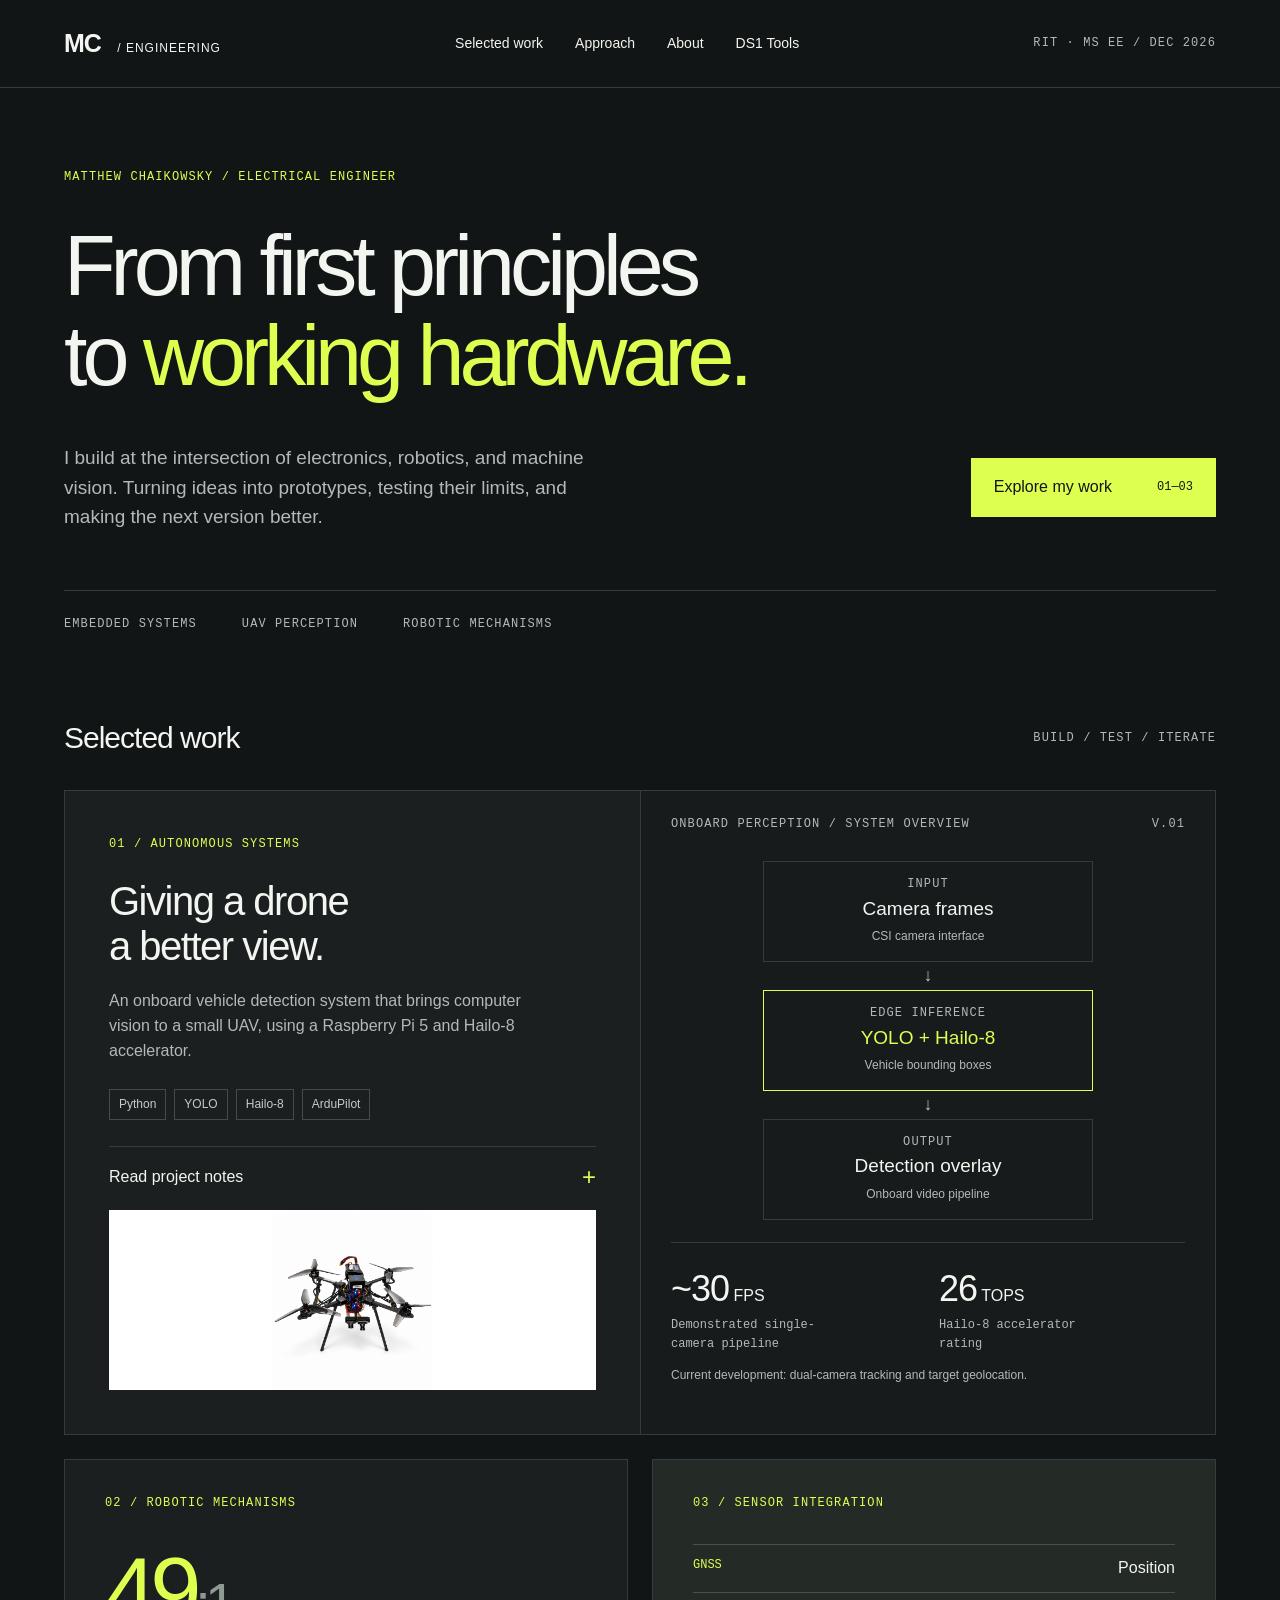
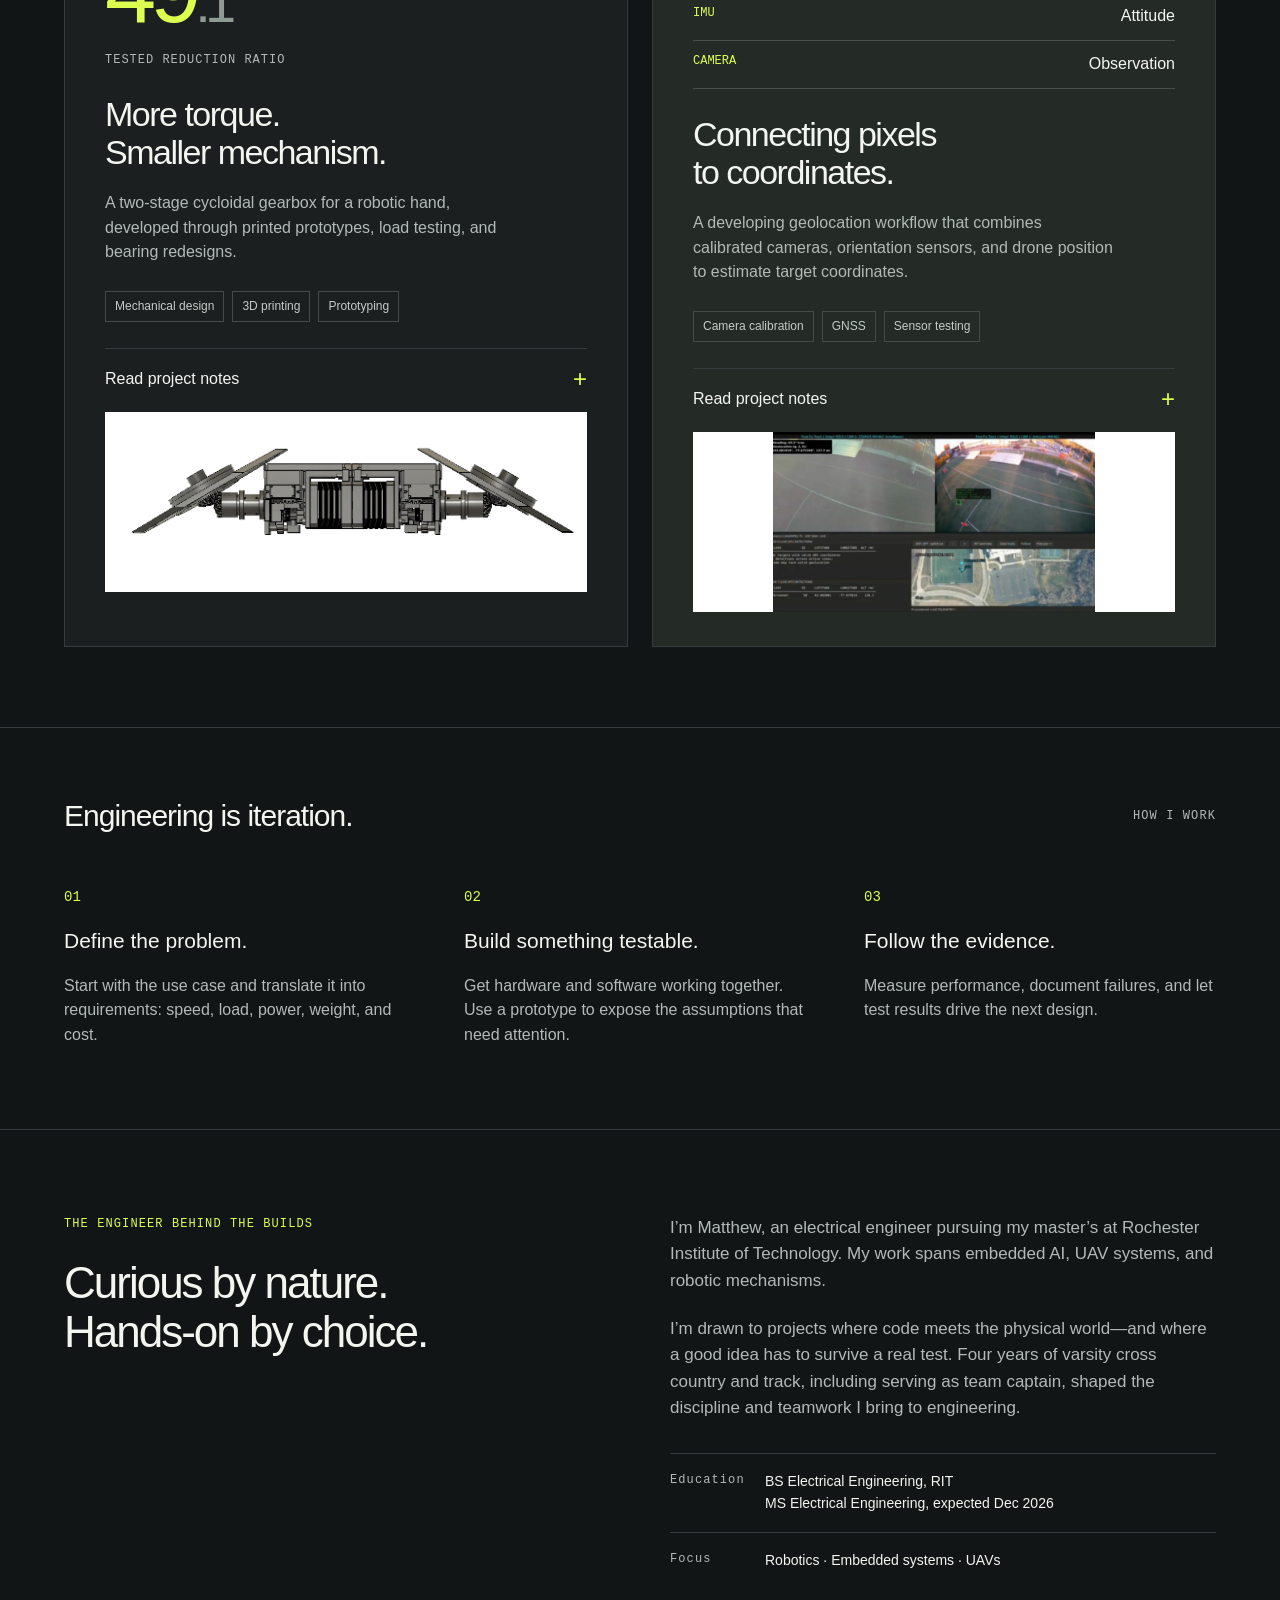
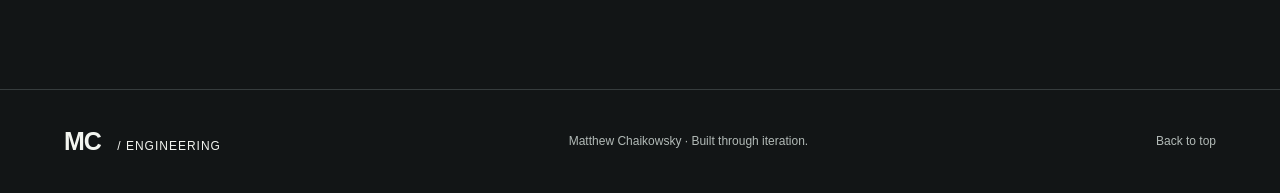
==== index.html @ e1c3226a "Added Photos" ====
<!DOCTYPE html>
<html lang="en"><head><meta charset="UTF-8"><meta name="viewport" content="width=device-width, initial-scale=1"><title>Matthew Chaikowsky — Engineering Portfolio</title><meta name="description" content="Matthew Chaikowsky, electrical engineer at RIT. UAV perception, embedded systems, and robotic mechanisms."><link rel="icon" type="image/svg+xml" href="data:image/svg+xml,%3Csvg xmlns='http://www.w3.org/2000/svg' viewBox='0 0 32 32'%3E%3Crect width='32' height='32' rx='6' fill='%23dcff50'/%3E%3Cpath d='M6 24V8l10 10L26 8v16' fill='none' stroke='%23131516' stroke-width='3'/%3E%3C/svg%3E"><link rel="stylesheet" href="style.css"></head>
<body><header><a class="brand" href="#home" aria-label="Matthew Chaikowsky home">MC<span> / ENGINEERING</span></a><nav aria-label="Main navigation"><a href="#work">Selected work</a><a href="#approach">Approach</a><a href="#about">About</a><a href="ds1-tools.html">DS1 Tools</a></nav><span class="header-note">RIT · MS EE / DEC 2026</span></header>
<main><section class="hero" id="home"><div class="eyebrow">MATTHEW CHAIKOWSKY / ELECTRICAL ENGINEER</div><h1>From first principles<br>to <em>working hardware.</em></h1><div class="hero-bottom"><p>I build at the intersection of electronics, robotics, and machine vision. Turning ideas into prototypes, testing their limits, and making the next version better.</p><a class="button" href="#work">Explore my work <span>01—03</span></a></div><div class="discipline"><span>EMBEDDED SYSTEMS</span><span>UAV PERCEPTION</span><span>ROBOTIC MECHANISMS</span></div></section>
<section id="work" class="work"><div class="section-heading"><h2>Selected work</h2><span>BUILD / TEST / ITERATE</span></div>
<article class="project featured"><div class="project-copy"><div class="eyebrow">01 / AUTONOMOUS SYSTEMS</div><h3>Giving a drone<br>a better view.</h3><p>An onboard vehicle detection system that brings computer vision to a small UAV, using a Raspberry Pi 5 and Hailo-8 accelerator.</p><div class="tags"><span>Python</span><span>YOLO</span><span>Hailo-8</span><span>ArduPilot</span></div><button class="text-button" data-project="uav">Read project notes <span>+</span></button><button class="uav-photo-preview" type="button" data-project="uav" aria-label="View drone photos and project notes"><img src="images/drone-front.png" width="1183" height="1330" loading="lazy" decoding="async" alt="Front view of the drone and its dual-camera installation."></button></div><div class="system-panel"><div class="panel-top">ONBOARD PERCEPTION / SYSTEM OVERVIEW <span>V.01</span></div><div class="pipeline"><div><small>INPUT</small><strong>Camera frames</strong><span>CSI camera interface</span></div><b>↓</b><div class="accent-node"><small>EDGE INFERENCE</small><strong>YOLO + Hailo-8</strong><span>Vehicle bounding boxes</span></div><b>↓</b><div><small>OUTPUT</small><strong>Detection overlay</strong><span>Onboard video pipeline</span></div></div><div class="metrics"><div><strong>~30<span> FPS</span></strong><small>Demonstrated single-camera pipeline</small></div><div><strong>26<span> TOPS</span></strong><small>Hailo-8 accelerator rating</small></div></div><p class="panel-caption">Current development: dual-camera tracking and target geolocation.</p></div></article>
<div class="project-grid"><article class="project compact"><div class="eyebrow">02 / ROBOTIC MECHANISMS</div><div class="ratio">49<span>:1</span><small>TESTED REDUCTION RATIO</small></div><h3>More torque.<br>Smaller mechanism.</h3><p>A two-stage cycloidal gearbox for a robotic hand, developed through printed prototypes, load testing, and bearing redesigns.</p><div class="tags"><span>Mechanical design</span><span>3D printing</span><span>Prototyping</span></div><button class="text-button" data-project="gearbox">Read project notes <span>+</span></button><button class="uav-photo-preview" type="button" data-project="gearbox" aria-label="View robotic mechanism internals and project notes"><img src="images/robot-mechanism-internals.png" width="992" height="365" loading="lazy" decoding="async" alt="CAD cutaway showing the internal motors, gears, and structure of the robotic mechanism."></button></article><article class="project compact integration"><div class="eyebrow">03 / SENSOR INTEGRATION</div><div class="sensor-list"><div><span>GNSS</span><strong>Position</strong></div><div><span>IMU</span><strong>Attitude</strong></div><div><span>CAMERA</span><strong>Observation</strong></div></div><h3>Connecting pixels<br>to coordinates.</h3><p>A developing geolocation workflow that combines calibrated cameras, orientation sensors, and drone position to estimate target coordinates.</p><div class="tags"><span>Camera calibration</span><span>GNSS</span><span>Sensor testing</span></div><button class="text-button" data-project="sensors">Read project notes <span>+</span></button><button class="uav-photo-preview" type="button" data-project="sensors" aria-label="View sensor integration demo and project notes"><img src="images/sensor-integration-demo.png" width="1591" height="887" loading="lazy" decoding="async" alt="Dual-camera UAV detection interface showing camera feeds, target coordinates, and a satellite map."></button></article></div></section>
<section id="approach" class="approach"><div class="section-heading"><h2>Engineering is iteration.</h2><span>HOW I WORK</span></div><div class="steps"><div><span>01</span><h3>Define the problem.</h3><p>Start with the use case and translate it into requirements: speed, load, power, weight, and cost.</p></div><div><span>02</span><h3>Build something testable.</h3><p>Get hardware and software working together. Use a prototype to expose the assumptions that need attention.</p></div><div><span>03</span><h3>Follow the evidence.</h3><p>Measure performance, document failures, and let test results drive the next design.</p></div></div></section>
<section class="about" id="about"><div><div class="eyebrow">THE ENGINEER BEHIND THE BUILDS</div><h2>Curious by nature.<br>Hands-on by choice.</h2></div><div><p>I’m Matthew, an electrical engineer pursuing my master’s at Rochester Institute of Technology. My work spans embedded AI, UAV systems, and robotic mechanisms.</p><p>I’m drawn to projects where code meets the physical world—and where a good idea has to survive a real test. Four years of varsity cross country and track, including serving as team captain, shaped the discipline and teamwork I bring to engineering.</p><dl><div><dt>Education</dt><dd>BS Electrical Engineering, RIT<br>MS Electrical Engineering, expected Dec 2026</dd></div><div><dt>Focus</dt><dd>Robotics · Embedded systems · UAVs</dd></div></dl></div></section>
</main><footer><a class="brand" href="#home">MC<span> / ENGINEERING</span></a><p>Matthew Chaikowsky · Built through iteration.</p><a href="#home">Back to top</a></footer>
<dialog id="project-dialog"><button id="close-dialog" aria-label="Close project notes">×</button><div id="dialog-content"></div></dialog><script src="script.js"></script></body></html>
---- style.css ----
:root{--bg:#121516;--panel:#1b1f20;--line:#363c3d;--text:#f3f5f0;--muted:#b2bab7;--accent:#dcff50}*{box-sizing:border-box}html{scroll-behavior:smooth;scroll-padding-top:80px}body{margin:0;background:var(--bg);color:var(--text);font-family:Arial,Helvetica,sans-serif;line-height:1.55}a{color:inherit;text-decoration:none}button{font:inherit}header{height:88px;max-width:1440px;margin:auto;padding:0 5%;display:flex;align-items:center;justify-content:space-between;border-bottom:1px solid var(--line)}.brand{font-size:25px;font-weight:800;letter-spacing:-1px}.brand span{font-size:12px;letter-spacing:1px;margin-left:12px;font-weight:400}nav{display:flex;gap:32px;font-size:14px}.header-note,.eyebrow,.section-heading>span,.discipline,.panel-top,small,dt{font-family:monospace;font-size:12px;letter-spacing:1.1px}.header-note{color:var(--muted)}main{max-width:1440px;margin:auto}.hero{padding:80px 5% 0}.eyebrow{color:var(--accent)}h1{font-size:clamp(48px,6.6vw,94px);font-weight:500;letter-spacing:-5px;line-height:1.07;margin:34px 0 42px}h1 em{font-style:normal;color:var(--accent)}.hero-bottom{display:flex;justify-content:space-between;gap:40px;align-items:center}.hero-bottom p{max-width:550px;font-size:19px;color:var(--muted);margin:0}.button{border:1px solid var(--accent);background:var(--accent);color:var(--bg);padding:16px 22px;font-size:16px;display:flex;gap:45px;align-items:center}.button span{font-family:monospace;font-size:12px}.discipline{display:flex;gap:45px;margin-top:58px;padding:24px 0;border-top:1px solid var(--line);color:var(--muted)}.work{padding:58px 5% 80px}.section-heading{display:flex;justify-content:space-between;align-items:center;gap:20px;margin-bottom:28px}.section-heading h2{font-size:30px;letter-spacing:-1px;font-weight:500;margin:0}.section-heading>span{color:var(--muted)}.project{border:1px solid var(--line);background:var(--panel)}.featured{display:grid;grid-template-columns:1fr 1fr}.project-copy{padding:44px}.project h3{font-size:40px;line-height:1.12;font-weight:500;letter-spacing:-1.5px;margin:26px 0 20px}.project p{max-width:420px;color:var(--muted);font-size:16px}.tags{display:flex;flex-wrap:wrap;gap:8px;margin:26px 0}.tags span{border:1px solid #454b4b;color:#c4ccc7;padding:5px 9px;font-size:12px}.text-button{background:none;color:var(--text);width:100%;text-align:left;padding:18px 0 0;border:0;border-top:1px solid var(--line);cursor:pointer;font-size:16px;display:flex;justify-content:space-between}.text-button span{color:var(--accent);font-size:24px;line-height:1}.text-button:hover{color:var(--accent)}.system-panel{border-left:1px solid var(--line);padding:24px 30px;background:#171b1c}.panel-top{display:flex;justify-content:space-between;color:var(--muted);font-size:12px}.pipeline{max-width:330px;margin:28px auto 22px;text-align:center}.pipeline>div{padding:13px;border:1px solid var(--line)}.pipeline small{display:block;font-size:12px;color:var(--muted)}.pipeline strong{display:block;font-size:19px;font-weight:500}.pipeline span{font-size:12px;color:var(--muted)}.pipeline>b{font-size:18px;color:var(--muted);display:block;font-weight:400}.pipeline .accent-node{border-color:var(--accent)}.accent-node strong{color:var(--accent)}.metrics{display:grid;grid-template-columns:1fr 1fr;border-top:1px solid var(--line);padding-top:18px;gap:22px}.metrics strong{font-size:36px;font-weight:500;letter-spacing:-1px}.metrics strong span{font-size:16px;letter-spacing:0}.metrics small{display:block;font-size:12px;letter-spacing:0;color:var(--muted);max-width:180px}.project .panel-caption{font-size:12px;max-width:none;margin-bottom:0}.project-grid{display:grid;grid-template-columns:1fr 1fr;gap:24px;margin-top:24px}.compact{padding:34px 40px}.ratio{font-size:92px;color:var(--accent);letter-spacing:-6px;line-height:1.1;margin:28px 0}.ratio>span{font-size:56px;color:#909a95}.ratio small{display:block;font-size:12px;color:var(--muted);letter-spacing:1px;margin-top:12px}.compact h3{font-size:34px}.integration{background:#242b27}.sensor-list{margin:32px 0 25px;border-top:1px solid #48504b}.sensor-list>div{display:flex;justify-content:space-between;border-bottom:1px solid #48504b;padding:11px 0}.sensor-list span{font-family:monospace;font-size:12px;color:var(--accent)}.sensor-list strong{font-weight:400;font-size:16px}.approach{padding:65px 5%;border-top:1px solid var(--line);border-bottom:1px solid var(--line)}.steps{display:grid;grid-template-columns:repeat(3,1fr);gap:48px;margin-top:45px}.steps>div>span{color:var(--accent);font-family:monospace;font-size:14px}.steps h3{font-size:21px;font-weight:500;margin:16px 0}.steps p{font-size:16px;color:var(--muted)}.about{display:grid;grid-template-columns:1fr 1fr;gap:60px;padding:85px 5%}.about h2{font-size:44px;font-weight:500;letter-spacing:-2px;line-height:1.12;margin-top:24px}.about p{font-size:17px;color:var(--muted);margin-top:0;margin-bottom:22px}dl{margin-top:32px}dl>div{display:grid;grid-template-columns:95px 1fr;padding:17px 0;border-top:1px solid var(--line)}dt{color:var(--muted)}dd{margin:0;font-size:14px}footer{border-top:1px solid var(--line);display:flex;justify-content:space-between;align-items:center;gap:20px;padding:30px 5%;max-width:1440px;margin:auto}footer p,footer>a:last-child{font-size:12px;color:var(--muted)}dialog{background:var(--panel);color:var(--text);border:1px solid var(--line);width:min(720px,calc(100% - 32px));padding:44px;max-height:85vh}dialog::backdrop{background:#000b;backdrop-filter:blur(6px)}dialog h2{font-size:34px;line-height:1.15;margin:22px 0}dialog h3{font-size:18px;color:var(--accent);margin:26px 0 8px}dialog p,dialog li{color:var(--muted);font-size:16px}#close-dialog{position:absolute;right:14px;top:8px;background:none;color:var(--text);border:0;font-size:30px;cursor:pointer}a:focus-visible,button:focus-visible{outline:2px solid var(--accent);outline-offset:6px}@media(max-width:800px){.header-note{display:none}header{height:75px}nav{gap:18px}.brand span{display:none}.hero{padding-top:54px}h1{letter-spacing:-2.5px}.hero-bottom{align-items:flex-start;flex-direction:column;gap:25px}.hero-bottom p{font-size:17px}.discipline{gap:18px;flex-wrap:wrap;font-size:12px}.featured,.project-grid,.about{grid-template-columns:1fr}.system-panel{border-left:0;border-top:1px solid var(--line)}.project-copy,.compact{padding:30px}.section-heading>span{font-size:12px}.steps{grid-template-columns:1fr;gap:20px;margin-top:30px}.about{gap:20px;padding-top:55px;padding-bottom:55px}.about h2{font-size:38px}.section-heading h2{font-size:26px}footer{flex-wrap:wrap}footer p{order:3;width:100%;margin:0}dialog{padding:30px 24px}.work{padding-top:35px;padding-bottom:55px}}@media(prefers-reduced-motion:reduce){html{scroll-behavior:auto}}
.ds1-page{padding:80px 5% 120px;min-height:calc(100vh - 180px)}.ds1-page h1{margin-bottom:54px}.ds1-empty{border:1px solid var(--line);background:var(--panel);padding:36px;max-width:760px}.ds1-empty h2{font-size:28px;font-weight:500;letter-spacing:-1px;margin:16px 0 8px}.ds1-empty p{color:var(--muted);margin:0}.ds1-back{display:inline-block;margin-top:32px;color:var(--accent);font-size:15px}nav a[aria-current="page"]{color:var(--accent)}@media(max-width:600px){header{height:auto;min-height:75px;flex-wrap:wrap;gap:12px;padding-top:16px;padding-bottom:16px}nav{gap:15px;flex-wrap:wrap;font-size:13px}.ds1-page{padding-top:55px;padding-bottom:80px}}
 .uav-photo-preview{display:block;width:100%;margin:20px 0 0;padding:0;border:0;background:#fff;cursor:pointer;overflow:hidden}.uav-photo-preview img{display:block;width:100%;height:180px;object-fit:contain;object-position:center}.dialog-photos{display:grid;grid-template-columns:repeat(2,minmax(0,1fr));gap:10px;margin:18px 0 24px}.dialog-photos a{display:block;background:#fff;overflow:hidden}.dialog-photos img{display:block;width:100%;height:auto;aspect-ratio:4/3;object-fit:cover;object-position:center}@media(max-width:500px){.uav-photo-preview img{height:155px}.dialog-photos{gap:8px}}

.dialog-photos-single{grid-template-columns:1fr}.dialog-photos-single img{aspect-ratio:auto;object-fit:contain}

.robot-photos img{object-fit:contain;background:#fff}

.ds1-video{width:100%;max-width:640px;aspect-ratio:16/9;margin:24px 0 12px;background:#131516;overflow:hidden}.ds1-video iframe{display:block;width:100%;height:100%;border:0}.ds1-video-link{font-size:14px}

.ds1-page .ds1-empty + .ds1-empty{margin-top:24px}
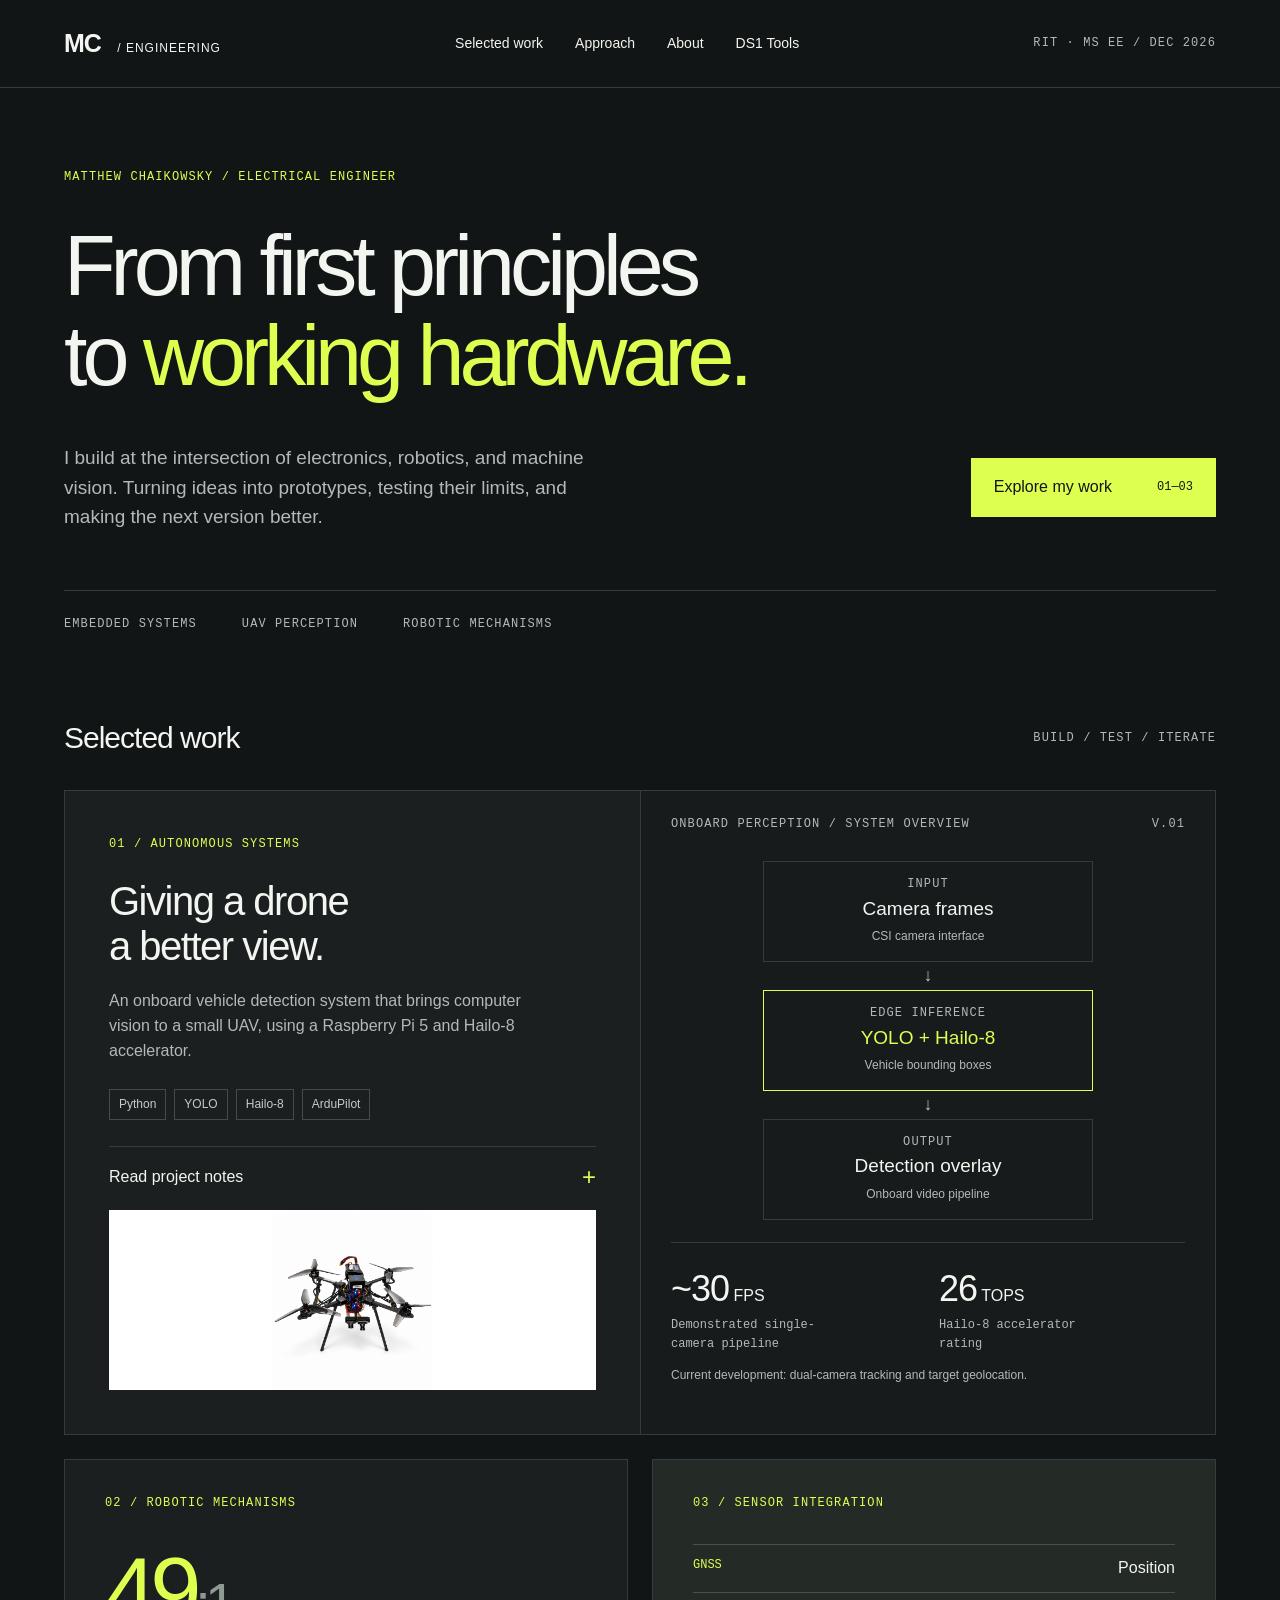
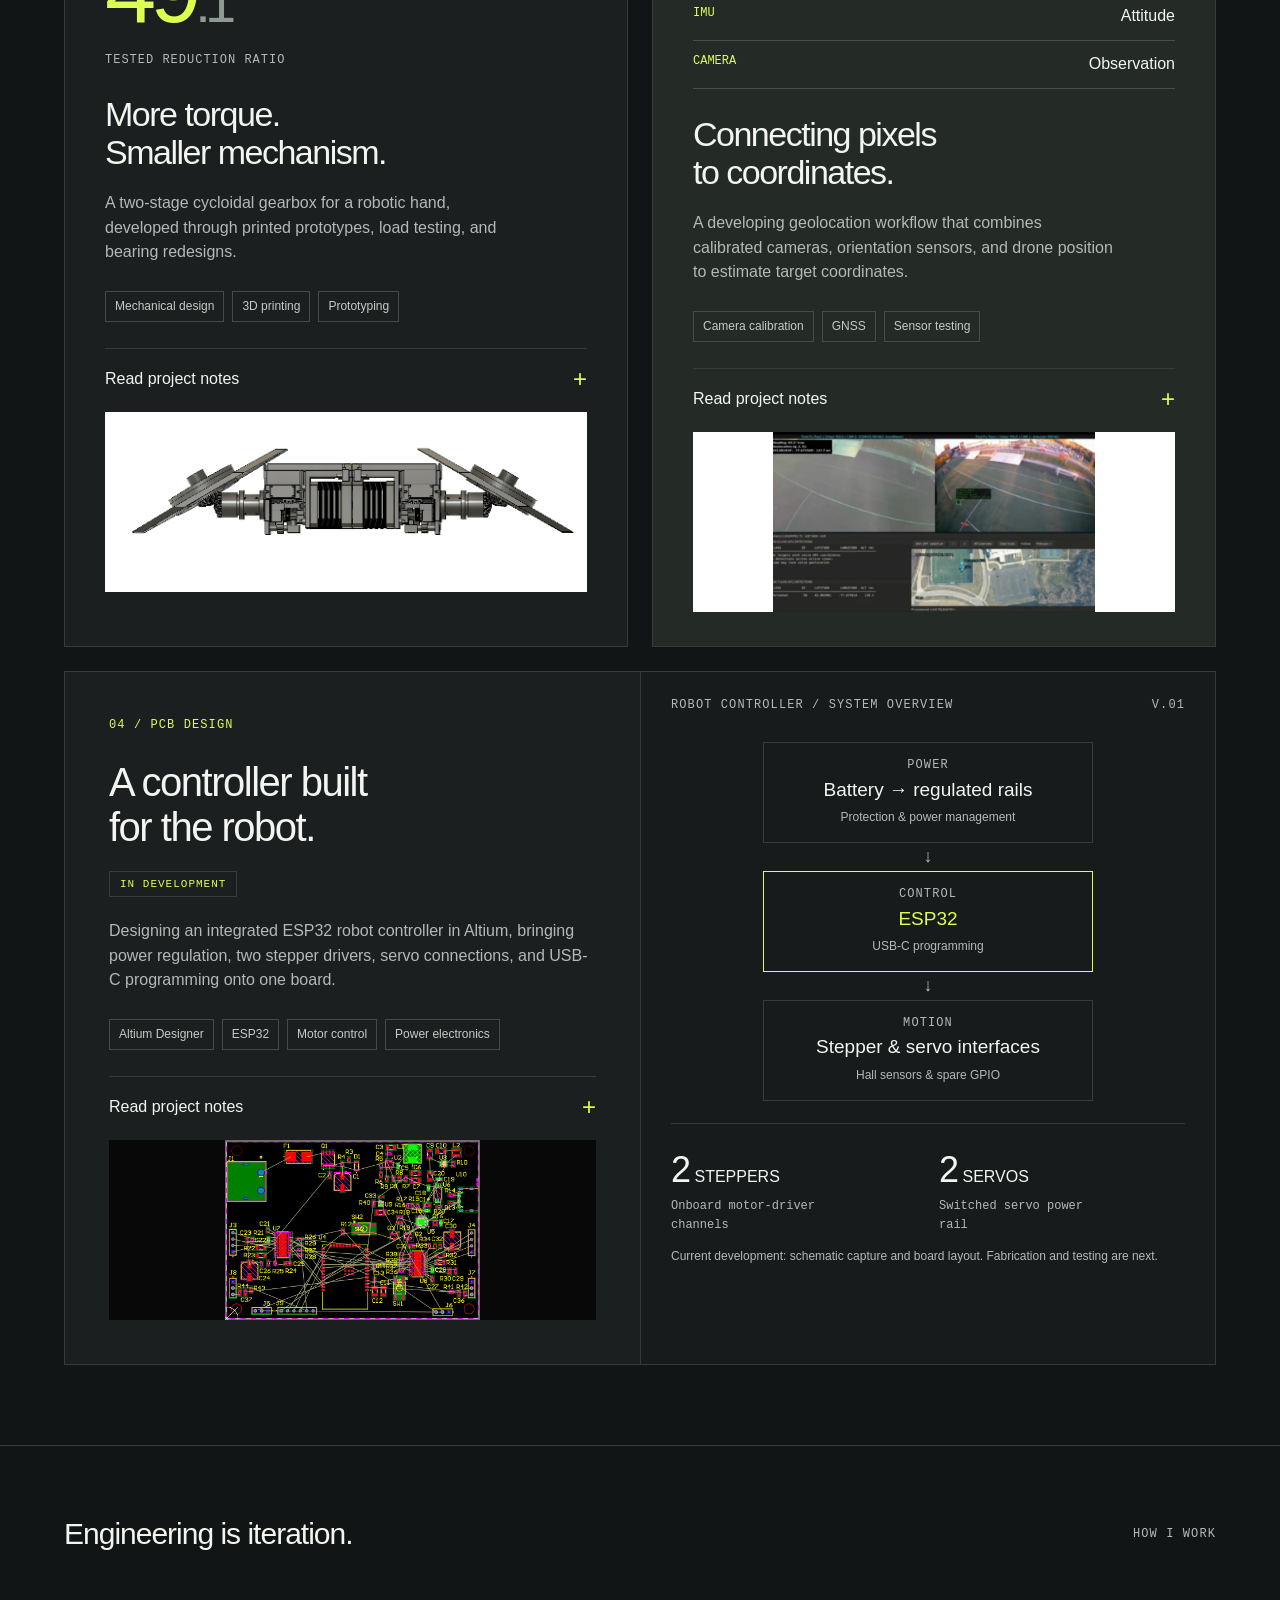
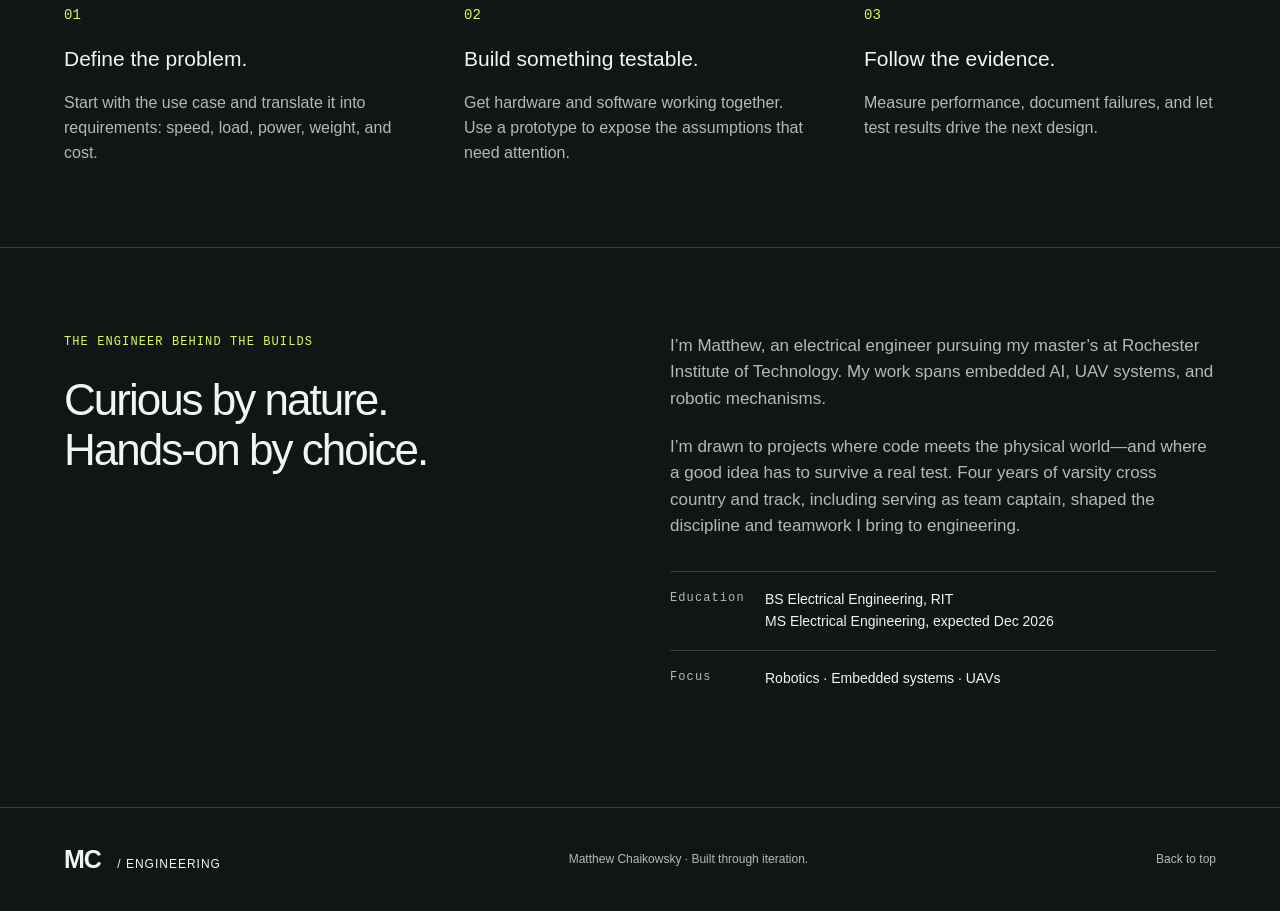
==== commit c912ac25: "New PCB Designs" ====
--- a/index.html
+++ b/index.html
@@ -1,11 +1,11 @@
 <!DOCTYPE html>
-<html lang="en"><head><meta charset="UTF-8"><meta name="viewport" content="width=device-width, initial-scale=1"><title>Matthew Chaikowsky — Engineering Portfolio</title><meta name="description" content="Matthew Chaikowsky, electrical engineer at RIT. UAV perception, embedded systems, and robotic mechanisms."><link rel="icon" type="image/svg+xml" href="data:image/svg+xml,%3Csvg xmlns='http://www.w3.org/2000/svg' viewBox='0 0 32 32'%3E%3Crect width='32' height='32' rx='6' fill='%23dcff50'/%3E%3Cpath d='M6 24V8l10 10L26 8v16' fill='none' stroke='%23131516' stroke-width='3'/%3E%3C/svg%3E"><link rel="stylesheet" href="style.css"></head>
+<html lang="en"><head><meta charset="UTF-8"><meta name="viewport" content="width=device-width, initial-scale=1"><title>Matthew Chaikowsky — Engineering Portfolio</title><meta name="description" content="Matthew Chaikowsky, electrical engineer at RIT. UAV perception, embedded systems, and robotic mechanisms."><link rel="icon" type="image/svg+xml" href="data:image/svg+xml,%3Csvg xmlns='http://www.w3.org/2000/svg' viewBox='0 0 32 32'%3E%3Crect width='32' height='32' rx='6' fill='%23dcff50'/%3E%3Cpath d='M6 24V8l10 10L26 8v16' fill='none' stroke='%23131516' stroke-width='3'/%3E%3C/svg%3E"><link rel="stylesheet" href="style.css?v=20261102-4"></head>
 <body><header><a class="brand" href="#home" aria-label="Matthew Chaikowsky home">MC<span> / ENGINEERING</span></a><nav aria-label="Main navigation"><a href="#work">Selected work</a><a href="#approach">Approach</a><a href="#about">About</a><a href="ds1-tools.html">DS1 Tools</a></nav><span class="header-note">RIT · MS EE / DEC 2026</span></header>
 <main><section class="hero" id="home"><div class="eyebrow">MATTHEW CHAIKOWSKY / ELECTRICAL ENGINEER</div><h1>From first principles<br>to <em>working hardware.</em></h1><div class="hero-bottom"><p>I build at the intersection of electronics, robotics, and machine vision. Turning ideas into prototypes, testing their limits, and making the next version better.</p><a class="button" href="#work">Explore my work <span>01—03</span></a></div><div class="discipline"><span>EMBEDDED SYSTEMS</span><span>UAV PERCEPTION</span><span>ROBOTIC MECHANISMS</span></div></section>
 <section id="work" class="work"><div class="section-heading"><h2>Selected work</h2><span>BUILD / TEST / ITERATE</span></div>
 <article class="project featured"><div class="project-copy"><div class="eyebrow">01 / AUTONOMOUS SYSTEMS</div><h3>Giving a drone<br>a better view.</h3><p>An onboard vehicle detection system that brings computer vision to a small UAV, using a Raspberry Pi 5 and Hailo-8 accelerator.</p><div class="tags"><span>Python</span><span>YOLO</span><span>Hailo-8</span><span>ArduPilot</span></div><button class="text-button" data-project="uav">Read project notes <span>+</span></button><button class="uav-photo-preview" type="button" data-project="uav" aria-label="View drone photos and project notes"><img src="images/drone-front.png" width="1183" height="1330" loading="lazy" decoding="async" alt="Front view of the drone and its dual-camera installation."></button></div><div class="system-panel"><div class="panel-top">ONBOARD PERCEPTION / SYSTEM OVERVIEW <span>V.01</span></div><div class="pipeline"><div><small>INPUT</small><strong>Camera frames</strong><span>CSI camera interface</span></div><b>↓</b><div class="accent-node"><small>EDGE INFERENCE</small><strong>YOLO + Hailo-8</strong><span>Vehicle bounding boxes</span></div><b>↓</b><div><small>OUTPUT</small><strong>Detection overlay</strong><span>Onboard video pipeline</span></div></div><div class="metrics"><div><strong>~30<span> FPS</span></strong><small>Demonstrated single-camera pipeline</small></div><div><strong>26<span> TOPS</span></strong><small>Hailo-8 accelerator rating</small></div></div><p class="panel-caption">Current development: dual-camera tracking and target geolocation.</p></div></article>
-<div class="project-grid"><article class="project compact"><div class="eyebrow">02 / ROBOTIC MECHANISMS</div><div class="ratio">49<span>:1</span><small>TESTED REDUCTION RATIO</small></div><h3>More torque.<br>Smaller mechanism.</h3><p>A two-stage cycloidal gearbox for a robotic hand, developed through printed prototypes, load testing, and bearing redesigns.</p><div class="tags"><span>Mechanical design</span><span>3D printing</span><span>Prototyping</span></div><button class="text-button" data-project="gearbox">Read project notes <span>+</span></button><button class="uav-photo-preview" type="button" data-project="gearbox" aria-label="View robotic mechanism internals and project notes"><img src="images/robot-mechanism-internals.png" width="992" height="365" loading="lazy" decoding="async" alt="CAD cutaway showing the internal motors, gears, and structure of the robotic mechanism."></button></article><article class="project compact integration"><div class="eyebrow">03 / SENSOR INTEGRATION</div><div class="sensor-list"><div><span>GNSS</span><strong>Position</strong></div><div><span>IMU</span><strong>Attitude</strong></div><div><span>CAMERA</span><strong>Observation</strong></div></div><h3>Connecting pixels<br>to coordinates.</h3><p>A developing geolocation workflow that combines calibrated cameras, orientation sensors, and drone position to estimate target coordinates.</p><div class="tags"><span>Camera calibration</span><span>GNSS</span><span>Sensor testing</span></div><button class="text-button" data-project="sensors">Read project notes <span>+</span></button><button class="uav-photo-preview" type="button" data-project="sensors" aria-label="View sensor integration demo and project notes"><img src="images/sensor-integration-demo.png" width="1591" height="887" loading="lazy" decoding="async" alt="Dual-camera UAV detection interface showing camera feeds, target coordinates, and a satellite map."></button></article></div></section>
+<div class="project-grid"><article class="project compact"><div class="eyebrow">02 / ROBOTIC MECHANISMS</div><div class="ratio">49<span>:1</span><small>TESTED REDUCTION RATIO</small></div><h3>More torque.<br>Smaller mechanism.</h3><p>A two-stage cycloidal gearbox for a robotic hand, developed through printed prototypes, load testing, and bearing redesigns.</p><div class="tags"><span>Mechanical design</span><span>3D printing</span><span>Prototyping</span></div><button class="text-button" data-project="gearbox">Read project notes <span>+</span></button><button class="uav-photo-preview" type="button" data-project="gearbox" aria-label="View robotic mechanism internals and project notes"><img src="images/robot-mechanism-internals.png" width="992" height="365" loading="lazy" decoding="async" alt="CAD cutaway showing the internal motors, gears, and structure of the robotic mechanism."></button></article><article class="project compact integration"><div class="eyebrow">03 / SENSOR INTEGRATION</div><div class="sensor-list"><div><span>GNSS</span><strong>Position</strong></div><div><span>IMU</span><strong>Attitude</strong></div><div><span>CAMERA</span><strong>Observation</strong></div></div><h3>Connecting pixels<br>to coordinates.</h3><p>A developing geolocation workflow that combines calibrated cameras, orientation sensors, and drone position to estimate target coordinates.</p><div class="tags"><span>Camera calibration</span><span>GNSS</span><span>Sensor testing</span></div><button class="text-button" data-project="sensors">Read project notes <span>+</span></button><button class="uav-photo-preview" type="button" data-project="sensors" aria-label="View sensor integration demo and project notes"><img src="images/sensor-integration-demo.png" width="1591" height="887" loading="lazy" decoding="async" alt="Dual-camera UAV detection interface showing camera feeds, target coordinates, and a satellite map."></button></article><article class="project featured pcb-project"><div class="project-copy"><div class="eyebrow">04 / PCB DESIGN</div><h3>A controller built<br>for the robot.</h3><span class="project-status">IN DEVELOPMENT</span><p>Designing an integrated ESP32 robot controller in Altium, bringing power regulation, two stepper drivers, servo connections, and USB-C programming onto one board.</p><div class="tags"><span>Altium Designer</span><span>ESP32</span><span>Motor control</span><span>Power electronics</span></div><button class="text-button" data-project="pcb">Read project notes <span>+</span></button><button class="uav-photo-preview pcb-photo-preview" type="button" data-project="pcb" aria-label="View PCB layout images and project notes"><img src="images/pcb-layout.png" width="444" height="313" loading="lazy" decoding="async" alt="Robot controller PCB placement in Altium with unrouted connection lines."></button></div><div class="system-panel"><div class="panel-top">ROBOT CONTROLLER / SYSTEM OVERVIEW <span>V.01</span></div><div class="pipeline"><div><small>POWER</small><strong>Battery → regulated rails</strong><span>Protection &amp; power management</span></div><b aria-hidden="true">↓</b><div class="accent-node"><small>CONTROL</small><strong>ESP32</strong><span>USB-C programming</span></div><b aria-hidden="true">↓</b><div><small>MOTION</small><strong>Stepper &amp; servo interfaces</strong><span>Hall sensors &amp; spare GPIO</span></div></div><div class="metrics"><div><strong>2<span> STEPPERS</span></strong><small>Onboard motor-driver channels</small></div><div><strong>2<span> SERVOS</span></strong><small>Switched servo power rail</small></div></div><p class="panel-caption">Current development: schematic capture and board layout. Fabrication and testing are next.</p></div></article></div></section>
 <section id="approach" class="approach"><div class="section-heading"><h2>Engineering is iteration.</h2><span>HOW I WORK</span></div><div class="steps"><div><span>01</span><h3>Define the problem.</h3><p>Start with the use case and translate it into requirements: speed, load, power, weight, and cost.</p></div><div><span>02</span><h3>Build something testable.</h3><p>Get hardware and software working together. Use a prototype to expose the assumptions that need attention.</p></div><div><span>03</span><h3>Follow the evidence.</h3><p>Measure performance, document failures, and let test results drive the next design.</p></div></div></section>
 <section class="about" id="about"><div><div class="eyebrow">THE ENGINEER BEHIND THE BUILDS</div><h2>Curious by nature.<br>Hands-on by choice.</h2></div><div><p>I’m Matthew, an electrical engineer pursuing my master’s at Rochester Institute of Technology. My work spans embedded AI, UAV systems, and robotic mechanisms.</p><p>I’m drawn to projects where code meets the physical world—and where a good idea has to survive a real test. Four years of varsity cross country and track, including serving as team captain, shaped the discipline and teamwork I bring to engineering.</p><dl><div><dt>Education</dt><dd>BS Electrical Engineering, RIT<br>MS Electrical Engineering, expected Dec 2026</dd></div><div><dt>Focus</dt><dd>Robotics · Embedded systems · UAVs</dd></div></dl></div></section>
 </main><footer><a class="brand" href="#home">MC<span> / ENGINEERING</span></a><p>Matthew Chaikowsky · Built through iteration.</p><a href="#home">Back to top</a></footer>
-<dialog id="project-dialog"><button id="close-dialog" aria-label="Close project notes">×</button><div id="dialog-content"></div></dialog><script src="script.js"></script></body></html>
+<dialog id="project-dialog"><button id="close-dialog" aria-label="Close project notes">×</button><div id="dialog-content"></div></dialog><script src="script.js?v=20261102-4"></script></body></html>
--- a/style.css
+++ b/style.css
@@ -1,4 +1,4 @@
-:root{--bg:#121516;--panel:#1b1f20;--line:#363c3d;--text:#f3f5f0;--muted:#b2bab7;--accent:#dcff50}*{box-sizing:border-box}html{scroll-behavior:smooth;scroll-padding-top:80px}body{margin:0;background:var(--bg);color:var(--text);font-family:Arial,Helvetica,sans-serif;line-height:1.55}a{color:inherit;text-decoration:none}button{font:inherit}header{height:88px;max-width:1440px;margin:auto;padding:0 5%;display:flex;align-items:center;justify-content:space-between;border-bottom:1px solid var(--line)}.brand{font-size:25px;font-weight:800;letter-spacing:-1px}.brand span{font-size:12px;letter-spacing:1px;margin-left:12px;font-weight:400}nav{display:flex;gap:32px;font-size:14px}.header-note,.eyebrow,.section-heading>span,.discipline,.panel-top,small,dt{font-family:monospace;font-size:12px;letter-spacing:1.1px}.header-note{color:var(--muted)}main{max-width:1440px;margin:auto}.hero{padding:80px 5% 0}.eyebrow{color:var(--accent)}h1{font-size:clamp(48px,6.6vw,94px);font-weight:500;letter-spacing:-5px;line-height:1.07;margin:34px 0 42px}h1 em{font-style:normal;color:var(--accent)}.hero-bottom{display:flex;justify-content:space-between;gap:40px;align-items:center}.hero-bottom p{max-width:550px;font-size:19px;color:var(--muted);margin:0}.button{border:1px solid var(--accent);background:var(--accent);color:var(--bg);padding:16px 22px;font-size:16px;display:flex;gap:45px;align-items:center}.button span{font-family:monospace;font-size:12px}.discipline{display:flex;gap:45px;margin-top:58px;padding:24px 0;border-top:1px solid var(--line);color:var(--muted)}.work{padding:58px 5% 80px}.section-heading{display:flex;justify-content:space-between;align-items:center;gap:20px;margin-bottom:28px}.section-heading h2{font-size:30px;letter-spacing:-1px;font-weight:500;margin:0}.section-heading>span{color:var(--muted)}.project{border:1px solid var(--line);background:var(--panel)}.featured{display:grid;grid-template-columns:1fr 1fr}.project-copy{padding:44px}.project h3{font-size:40px;line-height:1.12;font-weight:500;letter-spacing:-1.5px;margin:26px 0 20px}.project p{max-width:420px;color:var(--muted);font-size:16px}.tags{display:flex;flex-wrap:wrap;gap:8px;margin:26px 0}.tags span{border:1px solid #454b4b;color:#c4ccc7;padding:5px 9px;font-size:12px}.text-button{background:none;color:var(--text);width:100%;text-align:left;padding:18px 0 0;border:0;border-top:1px solid var(--line);cursor:pointer;font-size:16px;display:flex;justify-content:space-between}.text-button span{color:var(--accent);font-size:24px;line-height:1}.text-button:hover{color:var(--accent)}.system-panel{border-left:1px solid var(--line);padding:24px 30px;background:#171b1c}.panel-top{display:flex;justify-content:space-between;color:var(--muted);font-size:12px}.pipeline{max-width:330px;margin:28px auto 22px;text-align:center}.pipeline>div{padding:13px;border:1px solid var(--line)}.pipeline small{display:block;font-size:12px;color:var(--muted)}.pipeline strong{display:block;font-size:19px;font-weight:500}.pipeline span{font-size:12px;color:var(--muted)}.pipeline>b{font-size:18px;color:var(--muted);display:block;font-weight:400}.pipeline .accent-node{border-color:var(--accent)}.accent-node strong{color:var(--accent)}.metrics{display:grid;grid-template-columns:1fr 1fr;border-top:1px solid var(--line);padding-top:18px;gap:22px}.metrics strong{font-size:36px;font-weight:500;letter-spacing:-1px}.metrics strong span{font-size:16px;letter-spacing:0}.metrics small{display:block;font-size:12px;letter-spacing:0;color:var(--muted);max-width:180px}.project .panel-caption{font-size:12px;max-width:none;margin-bottom:0}.project-grid{display:grid;grid-template-columns:1fr 1fr;gap:24px;margin-top:24px}.compact{padding:34px 40px}.ratio{font-size:92px;color:var(--accent);letter-spacing:-6px;line-height:1.1;margin:28px 0}.ratio>span{font-size:56px;color:#909a95}.ratio small{display:block;font-size:12px;color:var(--muted);letter-spacing:1px;margin-top:12px}.compact h3{font-size:34px}.integration{background:#242b27}.sensor-list{margin:32px 0 25px;border-top:1px solid #48504b}.sensor-list>div{display:flex;justify-content:space-between;border-bottom:1px solid #48504b;padding:11px 0}.sensor-list span{font-family:monospace;font-size:12px;color:var(--accent)}.sensor-list strong{font-weight:400;font-size:16px}.approach{padding:65px 5%;border-top:1px solid var(--line);border-bottom:1px solid var(--line)}.steps{display:grid;grid-template-columns:repeat(3,1fr);gap:48px;margin-top:45px}.steps>div>span{color:var(--accent);font-family:monospace;font-size:14px}.steps h3{font-size:21px;font-weight:500;margin:16px 0}.steps p{font-size:16px;color:var(--muted)}.about{display:grid;grid-template-columns:1fr 1fr;gap:60px;padding:85px 5%}.about h2{font-size:44px;font-weight:500;letter-spacing:-2px;line-height:1.12;margin-top:24px}.about p{font-size:17px;color:var(--muted);margin-top:0;margin-bottom:22px}dl{margin-top:32px}dl>div{display:grid;grid-template-columns:95px 1fr;padding:17px 0;border-top:1px solid var(--line)}dt{color:var(--muted)}dd{margin:0;font-size:14px}footer{border-top:1px solid var(--line);display:flex;justify-content:space-between;align-items:center;gap:20px;padding:30px 5%;max-width:1440px;margin:auto}footer p,footer>a:last-child{font-size:12px;color:var(--muted)}dialog{background:var(--panel);color:var(--text);border:1px solid var(--line);width:min(720px,calc(100% - 32px));padding:44px;max-height:85vh}dialog::backdrop{background:#000b;backdrop-filter:blur(6px)}dialog h2{font-size:34px;line-height:1.15;margin:22px 0}dialog h3{font-size:18px;color:var(--accent);margin:26px 0 8px}dialog p,dialog li{color:var(--muted);font-size:16px}#close-dialog{position:absolute;right:14px;top:8px;background:none;color:var(--text);border:0;font-size:30px;cursor:pointer}a:focus-visible,button:focus-visible{outline:2px solid var(--accent);outline-offset:6px}@media(max-width:800px){.header-note{display:none}header{height:75px}nav{gap:18px}.brand span{display:none}.hero{padding-top:54px}h1{letter-spacing:-2.5px}.hero-bottom{align-items:flex-start;flex-direction:column;gap:25px}.hero-bottom p{font-size:17px}.discipline{gap:18px;flex-wrap:wrap;font-size:12px}.featured,.project-grid,.about{grid-template-columns:1fr}.system-panel{border-left:0;border-top:1px solid var(--line)}.project-copy,.compact{padding:30px}.section-heading>span{font-size:12px}.steps{grid-template-columns:1fr;gap:20px;margin-top:30px}.about{gap:20px;padding-top:55px;padding-bottom:55px}.about h2{font-size:38px}.section-heading h2{font-size:26px}footer{flex-wrap:wrap}footer p{order:3;width:100%;margin:0}dialog{padding:30px 24px}.work{padding-top:35px;padding-bottom:55px}}@media(prefers-reduced-motion:reduce){html{scroll-behavior:auto}}
+:root{--bg:#121516;--panel:#1b1f20;--line:#363c3d;--text:#f3f5f0;--muted:#b2bab7;--accent:#dcff50}*{box-sizing:border-box}html{scroll-behavior:smooth;scroll-padding-top:80px}body{margin:0;background:var(--bg);color:var(--text);font-family:Arial,Helvetica,sans-serif;line-height:1.55}a{color:inherit;text-decoration:none}button{font:inherit}header{height:88px;max-width:1440px;margin:auto;padding:0 5%;display:flex;align-items:center;justify-content:space-between;border-bottom:1px solid var(--line)}.brand{font-size:25px;font-weight:800;letter-spacing:-1px}.brand span{font-size:12px;letter-spacing:1px;margin-left:12px;font-weight:400}nav{display:flex;gap:32px;font-size:14px}.header-note,.eyebrow,.section-heading>span,.discipline,.panel-top,small,dt{font-family:monospace;font-size:12px;letter-spacing:1.1px}.header-note{color:var(--muted)}main{max-width:1440px;margin:auto}.hero{padding:80px 5% 0}.eyebrow{color:var(--accent)}h1{font-size:clamp(48px,6.6vw,94px);font-weight:500;letter-spacing:-5px;line-height:1.07;margin:34px 0 42px}h1 em{font-style:normal;color:var(--accent)}.hero-bottom{display:flex;justify-content:space-between;gap:40px;align-items:center}.hero-bottom p{max-width:550px;font-size:19px;color:var(--muted);margin:0}.button{border:1px solid var(--accent);background:var(--accent);color:var(--bg);padding:16px 22px;font-size:16px;display:flex;gap:45px;align-items:center}.button span{font-family:monospace;font-size:12px}.discipline{display:flex;gap:45px;margin-top:58px;padding:24px 0;border-top:1px solid var(--line);color:var(--muted)}.work{padding:58px 5% 80px}.section-heading{display:flex;justify-content:space-between;align-items:center;gap:20px;margin-bottom:28px}.section-heading h2{font-size:30px;letter-spacing:-1px;font-weight:500;margin:0}.section-heading>span{color:var(--muted)}.project{border:1px solid var(--line);background:var(--panel)}.featured{display:grid;grid-template-columns:repeat(2,minmax(0,1fr))}.project-copy{padding:44px}.project h3{font-size:40px;line-height:1.12;font-weight:500;letter-spacing:-1.5px;margin:26px 0 20px}.project p{max-width:420px;color:var(--muted);font-size:16px}.tags{display:flex;flex-wrap:wrap;gap:8px;margin:26px 0}.tags span{border:1px solid #454b4b;color:#c4ccc7;padding:5px 9px;font-size:12px}.text-button{background:none;color:var(--text);width:100%;text-align:left;padding:18px 0 0;border:0;border-top:1px solid var(--line);cursor:pointer;font-size:16px;display:flex;justify-content:space-between}.text-button span{color:var(--accent);font-size:24px;line-height:1}.text-button:hover{color:var(--accent)}.system-panel{border-left:1px solid var(--line);padding:24px 30px;background:#171b1c}.panel-top{display:flex;justify-content:space-between;color:var(--muted);font-size:12px}.pipeline{max-width:330px;margin:28px auto 22px;text-align:center}.pipeline>div{padding:13px;border:1px solid var(--line)}.pipeline small{display:block;font-size:12px;color:var(--muted)}.pipeline strong{display:block;font-size:19px;font-weight:500}.pipeline span{font-size:12px;color:var(--muted)}.pipeline>b{font-size:18px;color:var(--muted);display:block;font-weight:400}.pipeline .accent-node{border-color:var(--accent)}.accent-node strong{color:var(--accent)}.metrics{display:grid;grid-template-columns:1fr 1fr;border-top:1px solid var(--line);padding-top:18px;gap:22px}.metrics strong{font-size:36px;font-weight:500;letter-spacing:-1px}.metrics strong span{font-size:16px;letter-spacing:0}.metrics small{display:block;font-size:12px;letter-spacing:0;color:var(--muted);max-width:180px}.project .panel-caption{font-size:12px;max-width:none;margin-bottom:0}.project-grid{display:grid;grid-template-columns:repeat(2,minmax(0,1fr));gap:24px;margin-top:24px}.compact{padding:34px 40px}.ratio{font-size:92px;color:var(--accent);letter-spacing:-6px;line-height:1.1;margin:28px 0}.ratio>span{font-size:56px;color:#909a95}.ratio small{display:block;font-size:12px;color:var(--muted);letter-spacing:1px;margin-top:12px}.compact h3{font-size:34px}.integration{background:#242b27}.sensor-list{margin:32px 0 25px;border-top:1px solid #48504b}.sensor-list>div{display:flex;justify-content:space-between;border-bottom:1px solid #48504b;padding:11px 0}.sensor-list span{font-family:monospace;font-size:12px;color:var(--accent)}.sensor-list strong{font-weight:400;font-size:16px}.approach{padding:65px 5%;border-top:1px solid var(--line);border-bottom:1px solid var(--line)}.steps{display:grid;grid-template-columns:repeat(3,1fr);gap:48px;margin-top:45px}.steps>div>span{color:var(--accent);font-family:monospace;font-size:14px}.steps h3{font-size:21px;font-weight:500;margin:16px 0}.steps p{font-size:16px;color:var(--muted)}.about{display:grid;grid-template-columns:1fr 1fr;gap:60px;padding:85px 5%}.about h2{font-size:44px;font-weight:500;letter-spacing:-2px;line-height:1.12;margin-top:24px}.about p{font-size:17px;color:var(--muted);margin-top:0;margin-bottom:22px}dl{margin-top:32px}dl>div{display:grid;grid-template-columns:95px 1fr;padding:17px 0;border-top:1px solid var(--line)}dt{color:var(--muted)}dd{margin:0;font-size:14px}footer{border-top:1px solid var(--line);display:flex;justify-content:space-between;align-items:center;gap:20px;padding:30px 5%;max-width:1440px;margin:auto}footer p,footer>a:last-child{font-size:12px;color:var(--muted)}dialog{background:var(--panel);color:var(--text);border:1px solid var(--line);width:min(720px,calc(100% - 32px));padding:44px;max-height:85vh}dialog::backdrop{background:#000b;backdrop-filter:blur(6px)}dialog h2{font-size:34px;line-height:1.15;margin:22px 0}dialog h3{font-size:18px;color:var(--accent);margin:26px 0 8px}dialog p,dialog li{color:var(--muted);font-size:16px}#close-dialog{position:absolute;right:14px;top:8px;background:none;color:var(--text);border:0;font-size:30px;cursor:pointer}a:focus-visible,button:focus-visible{outline:2px solid var(--accent);outline-offset:6px}@media(max-width:800px){.header-note{display:none}header{height:75px}nav{gap:18px}.brand span{display:none}.hero{padding-top:54px}h1{letter-spacing:-2.5px}.hero-bottom{align-items:flex-start;flex-direction:column;gap:25px}.hero-bottom p{font-size:17px}.discipline{gap:18px;flex-wrap:wrap;font-size:12px}.featured,.project-grid,.about{grid-template-columns:1fr}.system-panel{border-left:0;border-top:1px solid var(--line)}.project-copy,.compact{padding:30px}.section-heading>span{font-size:12px}.steps{grid-template-columns:1fr;gap:20px;margin-top:30px}.about{gap:20px;padding-top:55px;padding-bottom:55px}.about h2{font-size:38px}.section-heading h2{font-size:26px}footer{flex-wrap:wrap}footer p{order:3;width:100%;margin:0}dialog{padding:30px 24px}.work{padding-top:35px;padding-bottom:55px}}@media(prefers-reduced-motion:reduce){html{scroll-behavior:auto}}
 .ds1-page{padding:80px 5% 120px;min-height:calc(100vh - 180px)}.ds1-page h1{margin-bottom:54px}.ds1-empty{border:1px solid var(--line);background:var(--panel);padding:36px;max-width:760px}.ds1-empty h2{font-size:28px;font-weight:500;letter-spacing:-1px;margin:16px 0 8px}.ds1-empty p{color:var(--muted);margin:0}.ds1-back{display:inline-block;margin-top:32px;color:var(--accent);font-size:15px}nav a[aria-current="page"]{color:var(--accent)}@media(max-width:600px){header{height:auto;min-height:75px;flex-wrap:wrap;gap:12px;padding-top:16px;padding-bottom:16px}nav{gap:15px;flex-wrap:wrap;font-size:13px}.ds1-page{padding-top:55px;padding-bottom:80px}}
  .uav-photo-preview{display:block;width:100%;margin:20px 0 0;padding:0;border:0;background:#fff;cursor:pointer;overflow:hidden}.uav-photo-preview img{display:block;width:100%;height:180px;object-fit:contain;object-position:center}.dialog-photos{display:grid;grid-template-columns:repeat(2,minmax(0,1fr));gap:10px;margin:18px 0 24px}.dialog-photos a{display:block;background:#fff;overflow:hidden}.dialog-photos img{display:block;width:100%;height:auto;aspect-ratio:4/3;object-fit:cover;object-position:center}@media(max-width:500px){.uav-photo-preview img{height:155px}.dialog-photos{gap:8px}}
 
@@ -9,3 +9,13 @@
 .ds1-video{width:100%;max-width:640px;aspect-ratio:16/9;margin:24px 0 12px;background:#131516;overflow:hidden}.ds1-video iframe{display:block;width:100%;height:100%;border:0}.ds1-video-link{font-size:14px}
 
 .ds1-page .ds1-empty + .ds1-empty{margin-top:24px}
+
+.project-copy,.system-panel,.project-grid>.project{min-width:0}.uav-photo-preview{max-width:100%;min-width:0}.uav-photo-preview img{max-width:100%}
+
+.pcb-project{grid-column:1/-1}.pcb-project-heading{display:flex;align-items:center;justify-content:space-between;gap:24px}.pcb-project p{max-width:720px}.project-status{color:var(--accent);border:1px solid var(--line);padding:6px 10px;font:11px monospace;letter-spacing:1px;white-space:nowrap}.pcb-overview{display:grid;grid-template-columns:repeat(3,minmax(0,1fr));gap:12px;margin:26px 0}.pcb-overview>div{padding:18px;border:1px solid var(--line);min-width:0}.pcb-overview small{color:var(--accent);font-size:11px}.pcb-overview strong,.pcb-overview span{display:block}.pcb-overview strong{font-size:22px;font-weight:500;margin:6px 0}.pcb-overview span{font-size:13px;color:var(--muted)}@media(max-width:600px){.pcb-project-heading{align-items:flex-start;flex-direction:column;gap:0}.pcb-overview{grid-template-columns:1fr}.pcb-overview>div{padding:14px}.pcb-project-heading h3{margin-bottom:16px}}
+
+.pcb-photo-preview{max-width:460px;background:#080808}.pcb-photos img{object-fit:contain}.pcb-photos a:first-child{background:#080808}
+
+.pcb-schematic-gallery{display:grid;grid-template-columns:repeat(2,minmax(0,1fr));gap:16px;margin:16px 0 0}.pcb-schematic-gallery figure{margin:0;min-width:0}.pcb-schematic-gallery a{display:block;background:#fff}.pcb-schematic-gallery img{display:block;width:100%;height:auto}.pcb-schematic-gallery figcaption{color:var(--muted);font-size:13px;margin-top:8px}@media(max-width:500px){.pcb-schematic-gallery{grid-template-columns:1fr}}
+
+.pcb-project .pcb-photo-preview{max-width:100%}.pcb-project .project-status{display:inline-block;margin-bottom:6px}
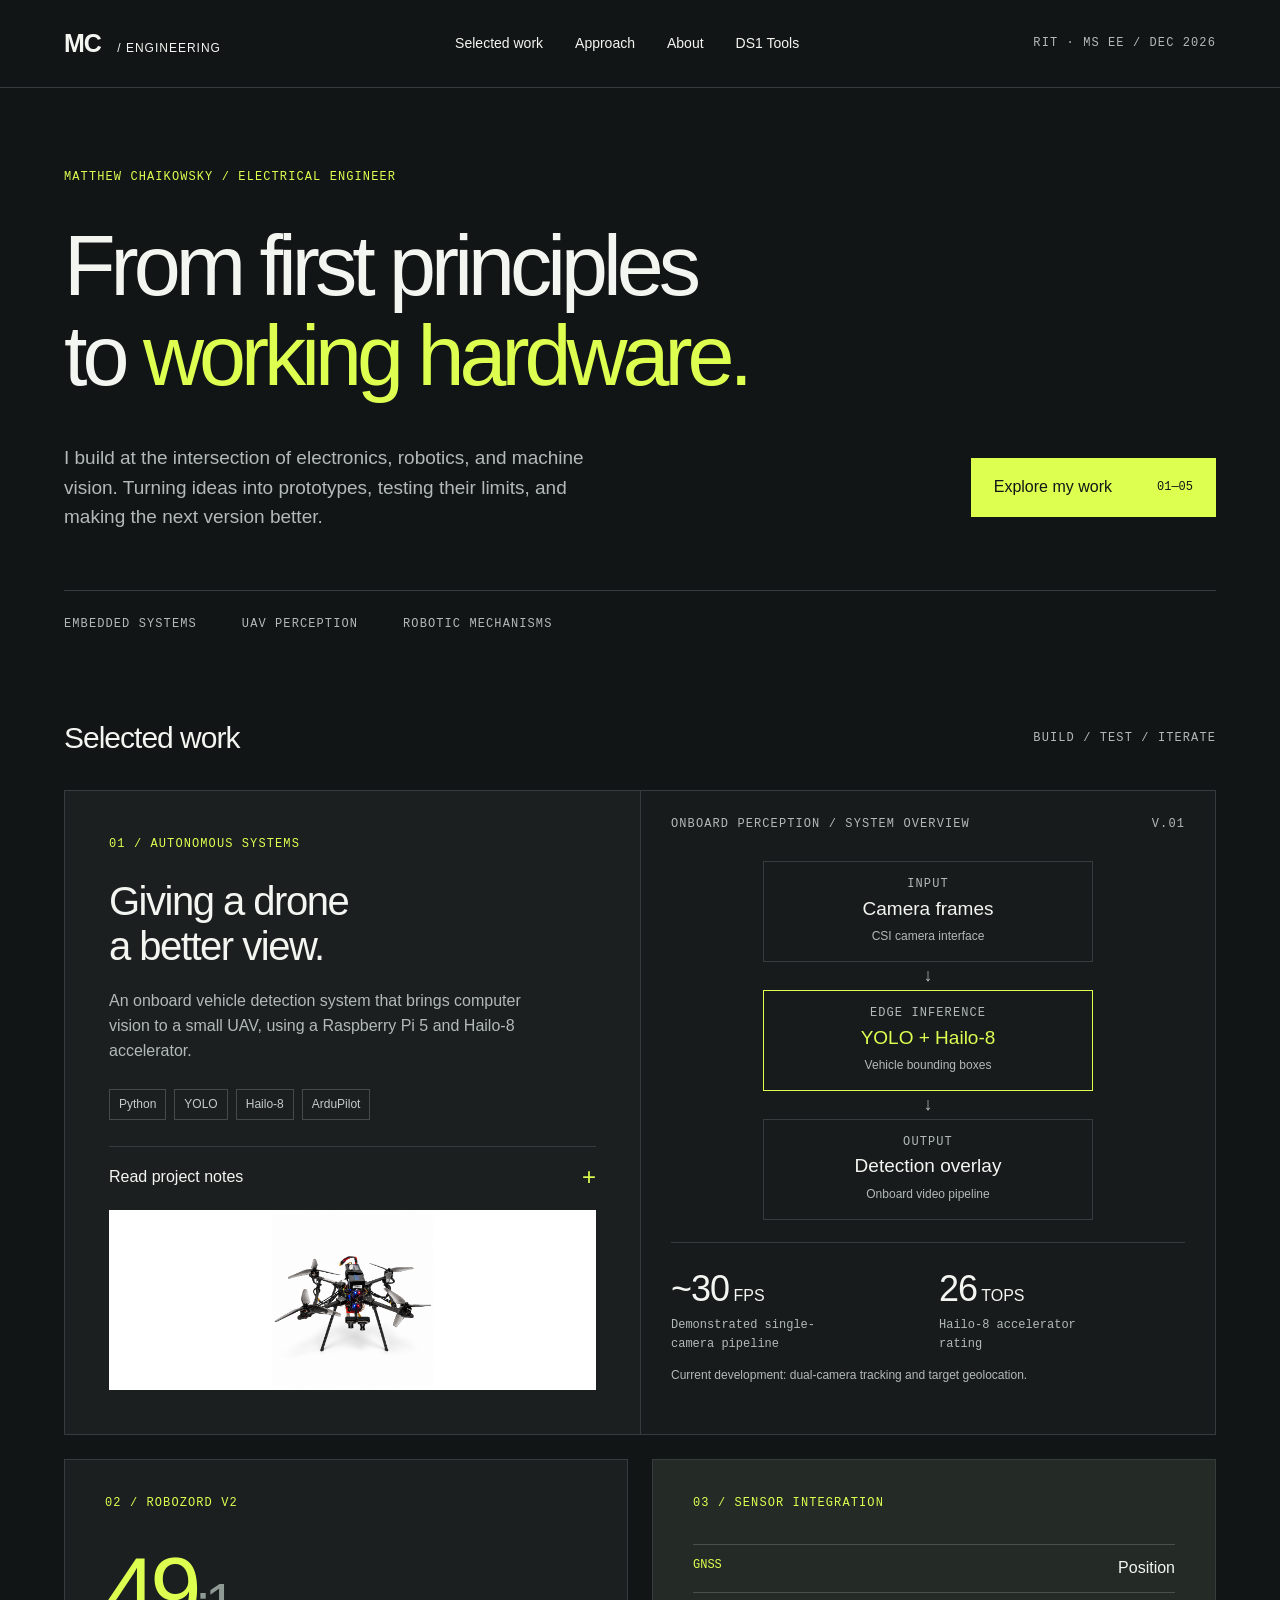
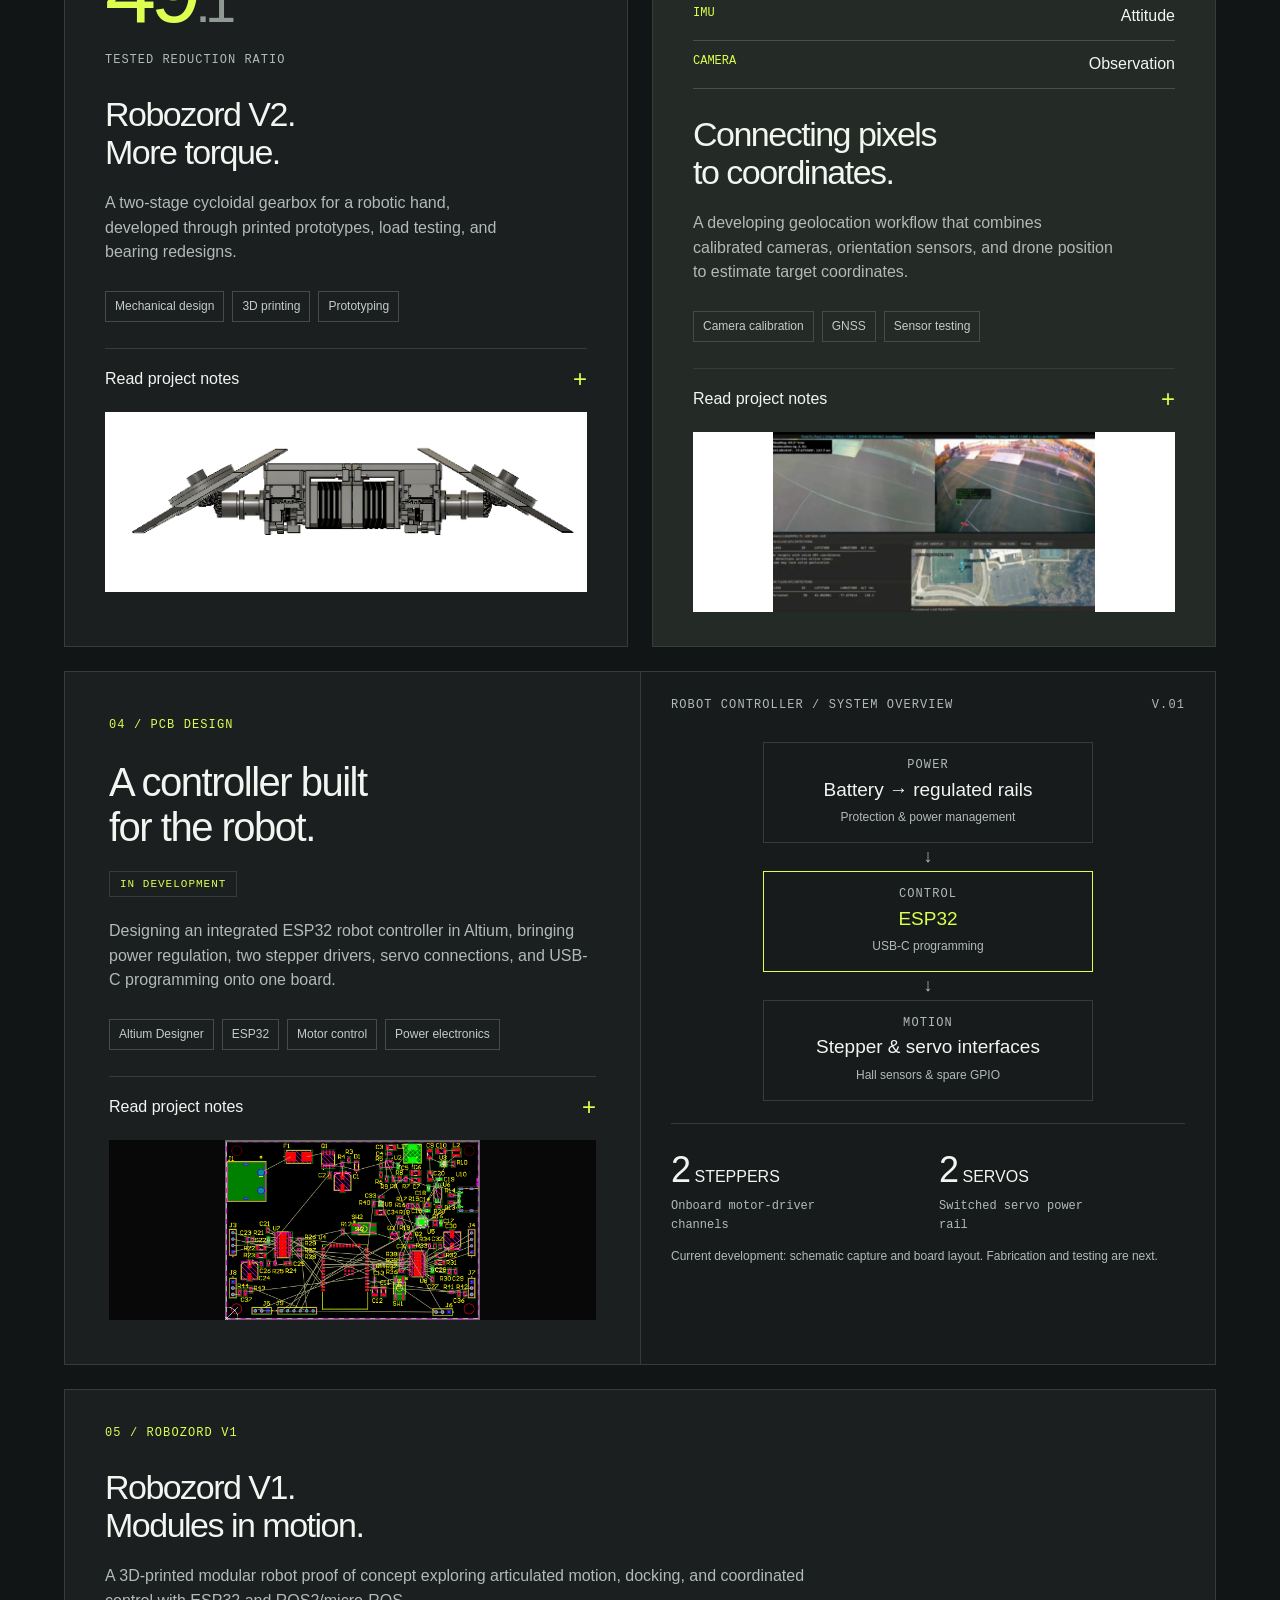
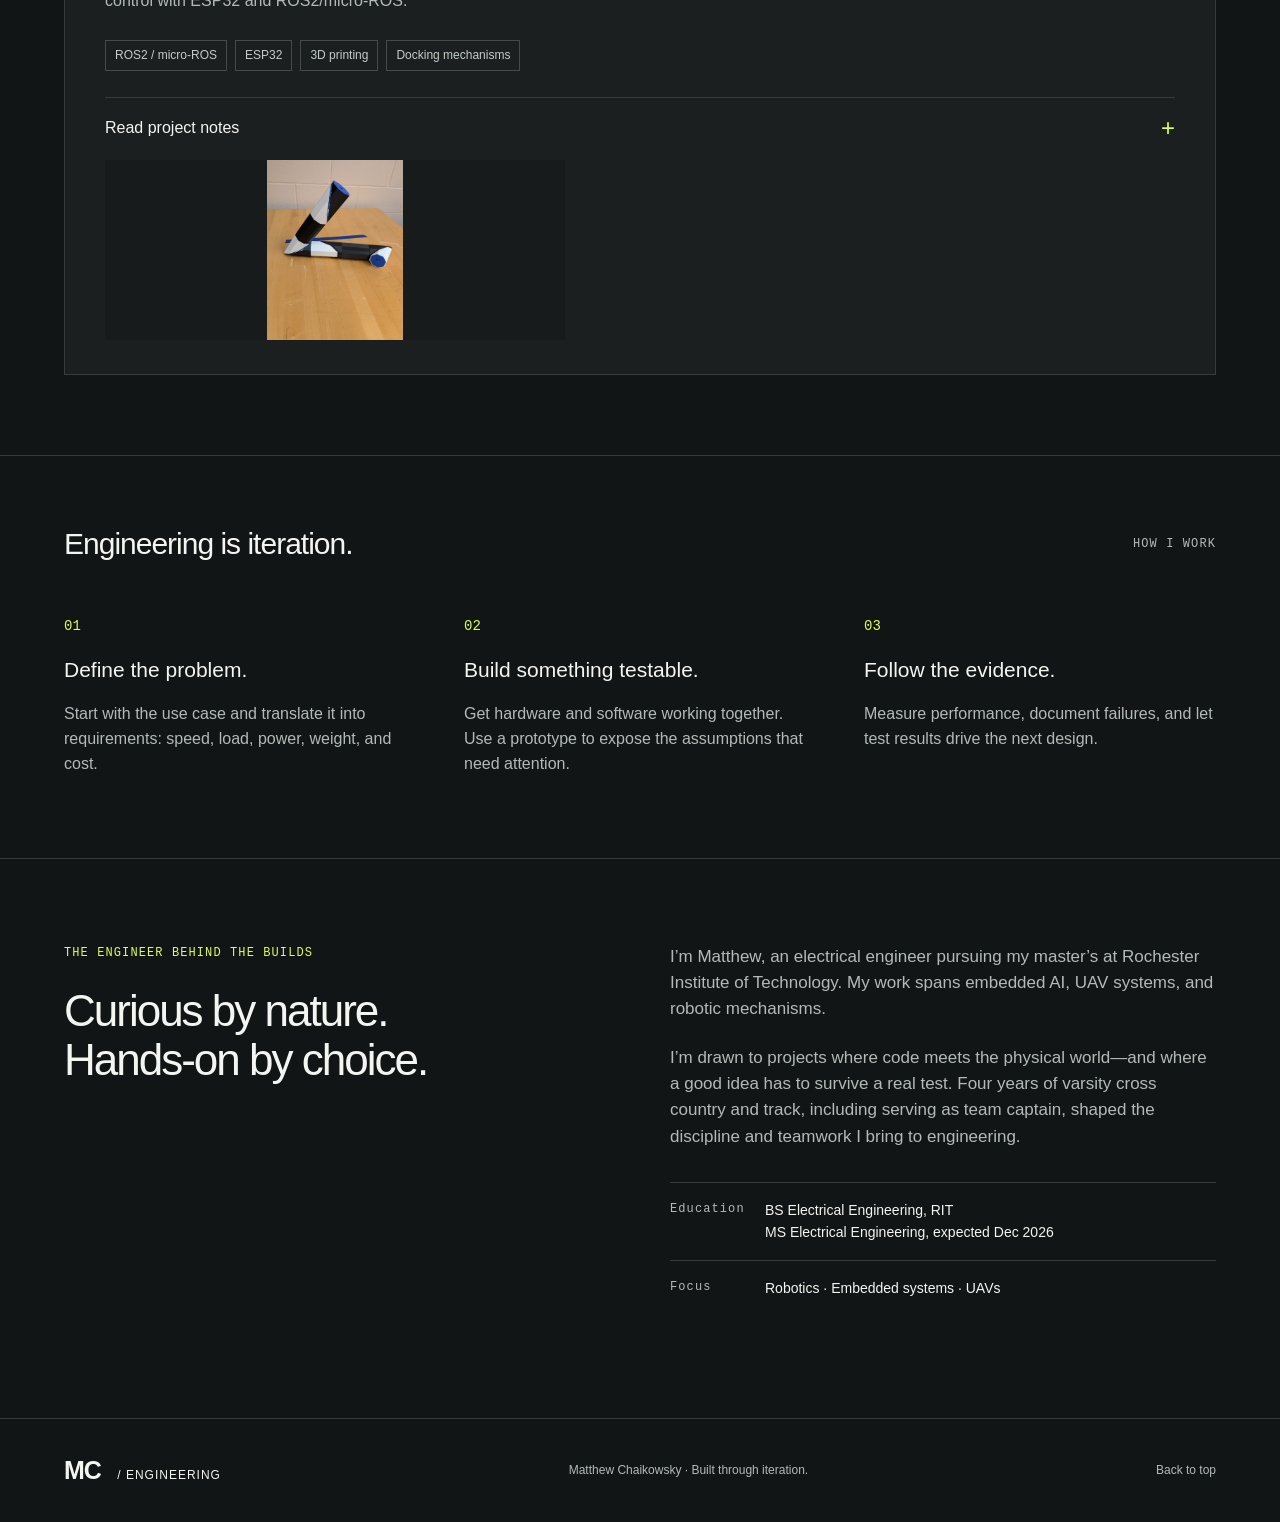
==== commit e59f25cb: "adding Robozord" ====
--- a/index.html
+++ b/index.html
@@ -1,11 +1,11 @@
 <!DOCTYPE html>
-<html lang="en"><head><meta charset="UTF-8"><meta name="viewport" content="width=device-width, initial-scale=1"><title>Matthew Chaikowsky — Engineering Portfolio</title><meta name="description" content="Matthew Chaikowsky, electrical engineer at RIT. UAV perception, embedded systems, and robotic mechanisms."><link rel="icon" type="image/svg+xml" href="data:image/svg+xml,%3Csvg xmlns='http://www.w3.org/2000/svg' viewBox='0 0 32 32'%3E%3Crect width='32' height='32' rx='6' fill='%23dcff50'/%3E%3Cpath d='M6 24V8l10 10L26 8v16' fill='none' stroke='%23131516' stroke-width='3'/%3E%3C/svg%3E"><link rel="stylesheet" href="style.css?v=20261102-4"></head>
+<html lang="en"><head><meta charset="UTF-8"><meta name="viewport" content="width=device-width, initial-scale=1"><title>Matthew Chaikowsky — Engineering Portfolio</title><meta name="description" content="Matthew Chaikowsky, electrical engineer at RIT. UAV perception, embedded systems, and robotic mechanisms."><link rel="icon" type="image/svg+xml" href="data:image/svg+xml,%3Csvg xmlns='http://www.w3.org/2000/svg' viewBox='0 0 32 32'%3E%3Crect width='32' height='32' rx='6' fill='%23dcff50'/%3E%3Cpath d='M6 24V8l10 10L26 8v16' fill='none' stroke='%23131516' stroke-width='3'/%3E%3C/svg%3E"><link rel="stylesheet" href="style.css?v=20261105-2"></head>
 <body><header><a class="brand" href="#home" aria-label="Matthew Chaikowsky home">MC<span> / ENGINEERING</span></a><nav aria-label="Main navigation"><a href="#work">Selected work</a><a href="#approach">Approach</a><a href="#about">About</a><a href="ds1-tools.html">DS1 Tools</a></nav><span class="header-note">RIT · MS EE / DEC 2026</span></header>
-<main><section class="hero" id="home"><div class="eyebrow">MATTHEW CHAIKOWSKY / ELECTRICAL ENGINEER</div><h1>From first principles<br>to <em>working hardware.</em></h1><div class="hero-bottom"><p>I build at the intersection of electronics, robotics, and machine vision. Turning ideas into prototypes, testing their limits, and making the next version better.</p><a class="button" href="#work">Explore my work <span>01—03</span></a></div><div class="discipline"><span>EMBEDDED SYSTEMS</span><span>UAV PERCEPTION</span><span>ROBOTIC MECHANISMS</span></div></section>
+<main><section class="hero" id="home"><div class="eyebrow">MATTHEW CHAIKOWSKY / ELECTRICAL ENGINEER</div><h1>From first principles<br>to <em>working hardware.</em></h1><div class="hero-bottom"><p>I build at the intersection of electronics, robotics, and machine vision. Turning ideas into prototypes, testing their limits, and making the next version better.</p><a class="button" href="#work">Explore my work <span>01—05</span></a></div><div class="discipline"><span>EMBEDDED SYSTEMS</span><span>UAV PERCEPTION</span><span>ROBOTIC MECHANISMS</span></div></section>
 <section id="work" class="work"><div class="section-heading"><h2>Selected work</h2><span>BUILD / TEST / ITERATE</span></div>
 <article class="project featured"><div class="project-copy"><div class="eyebrow">01 / AUTONOMOUS SYSTEMS</div><h3>Giving a drone<br>a better view.</h3><p>An onboard vehicle detection system that brings computer vision to a small UAV, using a Raspberry Pi 5 and Hailo-8 accelerator.</p><div class="tags"><span>Python</span><span>YOLO</span><span>Hailo-8</span><span>ArduPilot</span></div><button class="text-button" data-project="uav">Read project notes <span>+</span></button><button class="uav-photo-preview" type="button" data-project="uav" aria-label="View drone photos and project notes"><img src="images/drone-front.png" width="1183" height="1330" loading="lazy" decoding="async" alt="Front view of the drone and its dual-camera installation."></button></div><div class="system-panel"><div class="panel-top">ONBOARD PERCEPTION / SYSTEM OVERVIEW <span>V.01</span></div><div class="pipeline"><div><small>INPUT</small><strong>Camera frames</strong><span>CSI camera interface</span></div><b>↓</b><div class="accent-node"><small>EDGE INFERENCE</small><strong>YOLO + Hailo-8</strong><span>Vehicle bounding boxes</span></div><b>↓</b><div><small>OUTPUT</small><strong>Detection overlay</strong><span>Onboard video pipeline</span></div></div><div class="metrics"><div><strong>~30<span> FPS</span></strong><small>Demonstrated single-camera pipeline</small></div><div><strong>26<span> TOPS</span></strong><small>Hailo-8 accelerator rating</small></div></div><p class="panel-caption">Current development: dual-camera tracking and target geolocation.</p></div></article>
-<div class="project-grid"><article class="project compact"><div class="eyebrow">02 / ROBOTIC MECHANISMS</div><div class="ratio">49<span>:1</span><small>TESTED REDUCTION RATIO</small></div><h3>More torque.<br>Smaller mechanism.</h3><p>A two-stage cycloidal gearbox for a robotic hand, developed through printed prototypes, load testing, and bearing redesigns.</p><div class="tags"><span>Mechanical design</span><span>3D printing</span><span>Prototyping</span></div><button class="text-button" data-project="gearbox">Read project notes <span>+</span></button><button class="uav-photo-preview" type="button" data-project="gearbox" aria-label="View robotic mechanism internals and project notes"><img src="images/robot-mechanism-internals.png" width="992" height="365" loading="lazy" decoding="async" alt="CAD cutaway showing the internal motors, gears, and structure of the robotic mechanism."></button></article><article class="project compact integration"><div class="eyebrow">03 / SENSOR INTEGRATION</div><div class="sensor-list"><div><span>GNSS</span><strong>Position</strong></div><div><span>IMU</span><strong>Attitude</strong></div><div><span>CAMERA</span><strong>Observation</strong></div></div><h3>Connecting pixels<br>to coordinates.</h3><p>A developing geolocation workflow that combines calibrated cameras, orientation sensors, and drone position to estimate target coordinates.</p><div class="tags"><span>Camera calibration</span><span>GNSS</span><span>Sensor testing</span></div><button class="text-button" data-project="sensors">Read project notes <span>+</span></button><button class="uav-photo-preview" type="button" data-project="sensors" aria-label="View sensor integration demo and project notes"><img src="images/sensor-integration-demo.png" width="1591" height="887" loading="lazy" decoding="async" alt="Dual-camera UAV detection interface showing camera feeds, target coordinates, and a satellite map."></button></article><article class="project featured pcb-project"><div class="project-copy"><div class="eyebrow">04 / PCB DESIGN</div><h3>A controller built<br>for the robot.</h3><span class="project-status">IN DEVELOPMENT</span><p>Designing an integrated ESP32 robot controller in Altium, bringing power regulation, two stepper drivers, servo connections, and USB-C programming onto one board.</p><div class="tags"><span>Altium Designer</span><span>ESP32</span><span>Motor control</span><span>Power electronics</span></div><button class="text-button" data-project="pcb">Read project notes <span>+</span></button><button class="uav-photo-preview pcb-photo-preview" type="button" data-project="pcb" aria-label="View PCB layout images and project notes"><img src="images/pcb-layout.png" width="444" height="313" loading="lazy" decoding="async" alt="Robot controller PCB placement in Altium with unrouted connection lines."></button></div><div class="system-panel"><div class="panel-top">ROBOT CONTROLLER / SYSTEM OVERVIEW <span>V.01</span></div><div class="pipeline"><div><small>POWER</small><strong>Battery → regulated rails</strong><span>Protection &amp; power management</span></div><b aria-hidden="true">↓</b><div class="accent-node"><small>CONTROL</small><strong>ESP32</strong><span>USB-C programming</span></div><b aria-hidden="true">↓</b><div><small>MOTION</small><strong>Stepper &amp; servo interfaces</strong><span>Hall sensors &amp; spare GPIO</span></div></div><div class="metrics"><div><strong>2<span> STEPPERS</span></strong><small>Onboard motor-driver channels</small></div><div><strong>2<span> SERVOS</span></strong><small>Switched servo power rail</small></div></div><p class="panel-caption">Current development: schematic capture and board layout. Fabrication and testing are next.</p></div></article></div></section>
+<div class="project-grid"><article class="project compact"><div class="eyebrow">02 / ROBOZORD V2</div><div class="ratio">49<span>:1</span><small>TESTED REDUCTION RATIO</small></div><h3>Robozord V2.<br>More torque.</h3><p>A two-stage cycloidal gearbox for a robotic hand, developed through printed prototypes, load testing, and bearing redesigns.</p><div class="tags"><span>Mechanical design</span><span>3D printing</span><span>Prototyping</span></div><button class="text-button" data-project="gearbox">Read project notes <span>+</span></button><button class="uav-photo-preview" type="button" data-project="gearbox" aria-label="View robotic mechanism internals and project notes"><img src="images/robot-mechanism-internals.png" width="992" height="365" loading="lazy" decoding="async" alt="CAD cutaway showing the internal motors, gears, and structure of the robotic mechanism."></button></article><article class="project compact integration"><div class="eyebrow">03 / SENSOR INTEGRATION</div><div class="sensor-list"><div><span>GNSS</span><strong>Position</strong></div><div><span>IMU</span><strong>Attitude</strong></div><div><span>CAMERA</span><strong>Observation</strong></div></div><h3>Connecting pixels<br>to coordinates.</h3><p>A developing geolocation workflow that combines calibrated cameras, orientation sensors, and drone position to estimate target coordinates.</p><div class="tags"><span>Camera calibration</span><span>GNSS</span><span>Sensor testing</span></div><button class="text-button" data-project="sensors">Read project notes <span>+</span></button><button class="uav-photo-preview" type="button" data-project="sensors" aria-label="View sensor integration demo and project notes"><img src="images/sensor-integration-demo.png" width="1591" height="887" loading="lazy" decoding="async" alt="Dual-camera UAV detection interface showing camera feeds, target coordinates, and a satellite map."></button></article><article class="project featured pcb-project"><div class="project-copy"><div class="eyebrow">04 / PCB DESIGN</div><h3>A controller built<br>for the robot.</h3><span class="project-status">IN DEVELOPMENT</span><p>Designing an integrated ESP32 robot controller in Altium, bringing power regulation, two stepper drivers, servo connections, and USB-C programming onto one board.</p><div class="tags"><span>Altium Designer</span><span>ESP32</span><span>Motor control</span><span>Power electronics</span></div><button class="text-button" data-project="pcb">Read project notes <span>+</span></button><button class="uav-photo-preview pcb-photo-preview" type="button" data-project="pcb" aria-label="View PCB layout images and project notes"><img src="images/pcb-layout.png" width="444" height="313" loading="lazy" decoding="async" alt="Robot controller PCB placement in Altium with unrouted connection lines."></button></div><div class="system-panel"><div class="panel-top">ROBOT CONTROLLER / SYSTEM OVERVIEW <span>V.01</span></div><div class="pipeline"><div><small>POWER</small><strong>Battery → regulated rails</strong><span>Protection &amp; power management</span></div><b aria-hidden="true">↓</b><div class="accent-node"><small>CONTROL</small><strong>ESP32</strong><span>USB-C programming</span></div><b aria-hidden="true">↓</b><div><small>MOTION</small><strong>Stepper &amp; servo interfaces</strong><span>Hall sensors &amp; spare GPIO</span></div></div><div class="metrics"><div><strong>2<span> STEPPERS</span></strong><small>Onboard motor-driver channels</small></div><div><strong>2<span> SERVOS</span></strong><small>Switched servo power rail</small></div></div><p class="panel-caption">Current development: schematic capture and board layout. Fabrication and testing are next.</p></div></article><article class="project compact robozord-project"><div class="eyebrow">05 / ROBOZORD V1</div><h3>Robozord V1.<br>Modules in motion.</h3><p>A 3D-printed modular robot proof of concept exploring articulated motion, docking, and coordinated control with ESP32 and ROS2/micro-ROS.</p><div class="tags"><span>ROS2 / micro-ROS</span><span>ESP32</span><span>3D printing</span><span>Docking mechanisms</span></div><button class="text-button" data-project="robozord">Read project notes <span>+</span></button><button class="uav-photo-preview robozord-preview" type="button" data-project="robozord" aria-label="View Robozord photos and project notes"><img src="images/robozord-articulation.png" width="1542" height="2048" loading="lazy" decoding="async" alt="Black, white, and blue Robozord modules in an articulated tabletop configuration."></button></article></div></section>
 <section id="approach" class="approach"><div class="section-heading"><h2>Engineering is iteration.</h2><span>HOW I WORK</span></div><div class="steps"><div><span>01</span><h3>Define the problem.</h3><p>Start with the use case and translate it into requirements: speed, load, power, weight, and cost.</p></div><div><span>02</span><h3>Build something testable.</h3><p>Get hardware and software working together. Use a prototype to expose the assumptions that need attention.</p></div><div><span>03</span><h3>Follow the evidence.</h3><p>Measure performance, document failures, and let test results drive the next design.</p></div></div></section>
 <section class="about" id="about"><div><div class="eyebrow">THE ENGINEER BEHIND THE BUILDS</div><h2>Curious by nature.<br>Hands-on by choice.</h2></div><div><p>I’m Matthew, an electrical engineer pursuing my master’s at Rochester Institute of Technology. My work spans embedded AI, UAV systems, and robotic mechanisms.</p><p>I’m drawn to projects where code meets the physical world—and where a good idea has to survive a real test. Four years of varsity cross country and track, including serving as team captain, shaped the discipline and teamwork I bring to engineering.</p><dl><div><dt>Education</dt><dd>BS Electrical Engineering, RIT<br>MS Electrical Engineering, expected Dec 2026</dd></div><div><dt>Focus</dt><dd>Robotics · Embedded systems · UAVs</dd></div></dl></div></section>
 </main><footer><a class="brand" href="#home">MC<span> / ENGINEERING</span></a><p>Matthew Chaikowsky · Built through iteration.</p><a href="#home">Back to top</a></footer>
-<dialog id="project-dialog"><button id="close-dialog" aria-label="Close project notes">×</button><div id="dialog-content"></div></dialog><script src="script.js?v=20261102-4"></script></body></html>
+<dialog id="project-dialog"><button id="close-dialog" aria-label="Close project notes">×</button><div id="dialog-content"></div></dialog><script src="script.js?v=20261105-2"></script></body></html>
--- a/style.css
+++ b/style.css
@@ -19,3 +19,5 @@
 .pcb-schematic-gallery{display:grid;grid-template-columns:repeat(2,minmax(0,1fr));gap:16px;margin:16px 0 0}.pcb-schematic-gallery figure{margin:0;min-width:0}.pcb-schematic-gallery a{display:block;background:#fff}.pcb-schematic-gallery img{display:block;width:100%;height:auto}.pcb-schematic-gallery figcaption{color:var(--muted);font-size:13px;margin-top:8px}@media(max-width:500px){.pcb-schematic-gallery{grid-template-columns:1fr}}
 
 .pcb-project .pcb-photo-preview{max-width:100%}.pcb-project .project-status{display:inline-block;margin-bottom:6px}
+
+.robozord-project{grid-column:1/-1}.robozord-project p{max-width:720px}.robozord-preview{max-width:460px;background:#171b1c}.robozord-photos img{object-fit:contain;background:#171b1c}
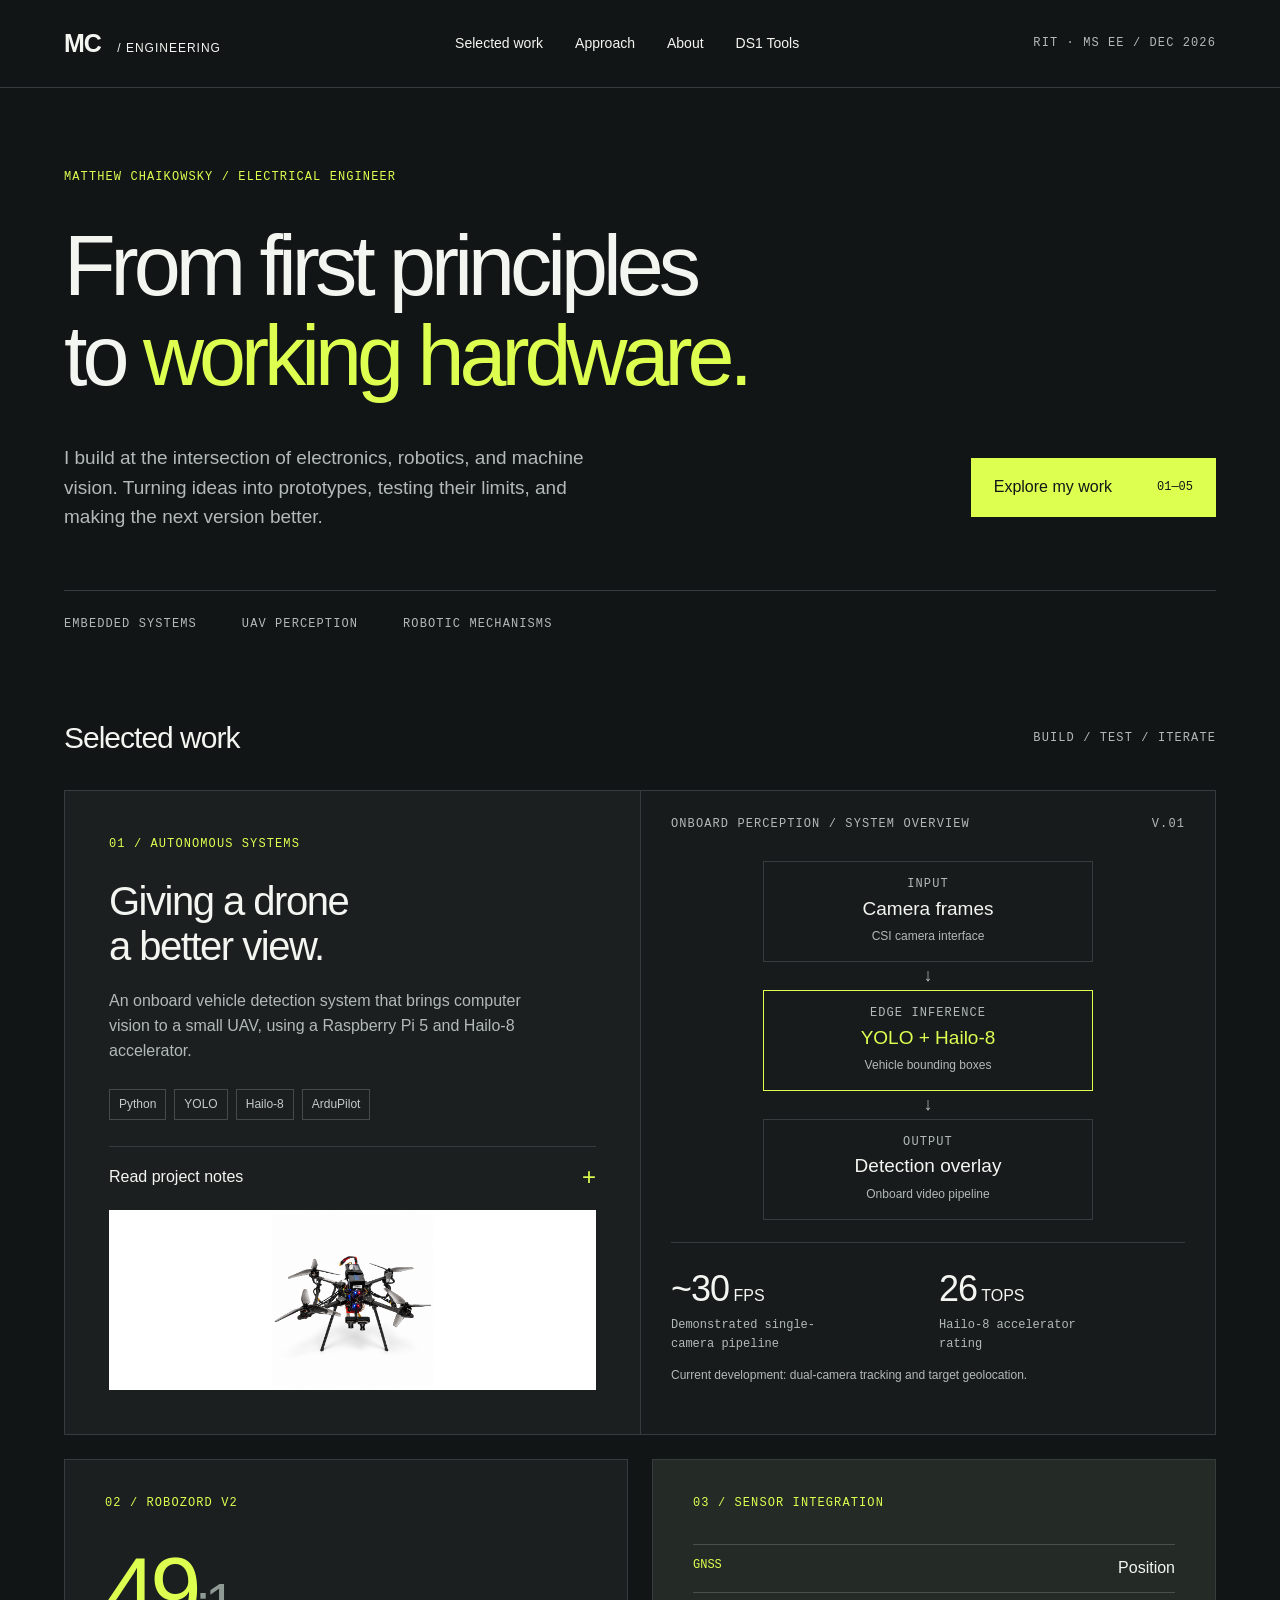
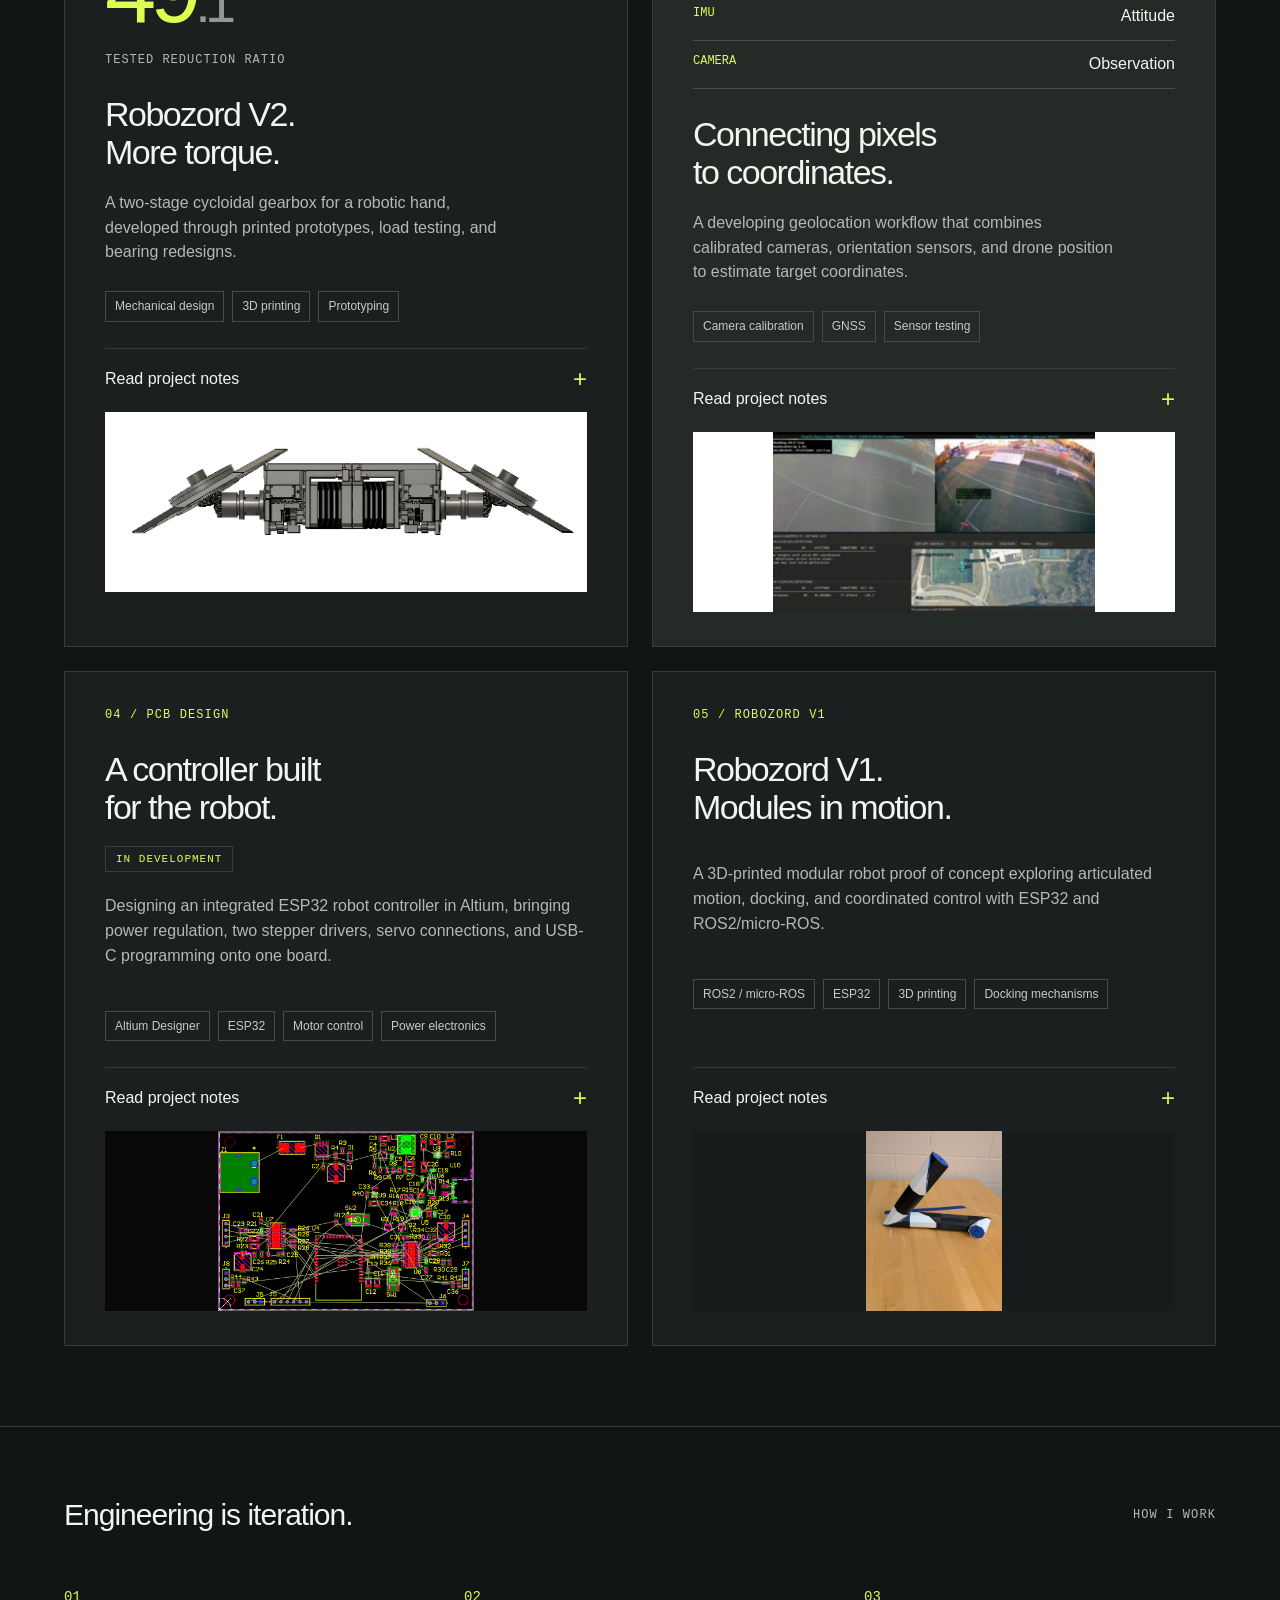
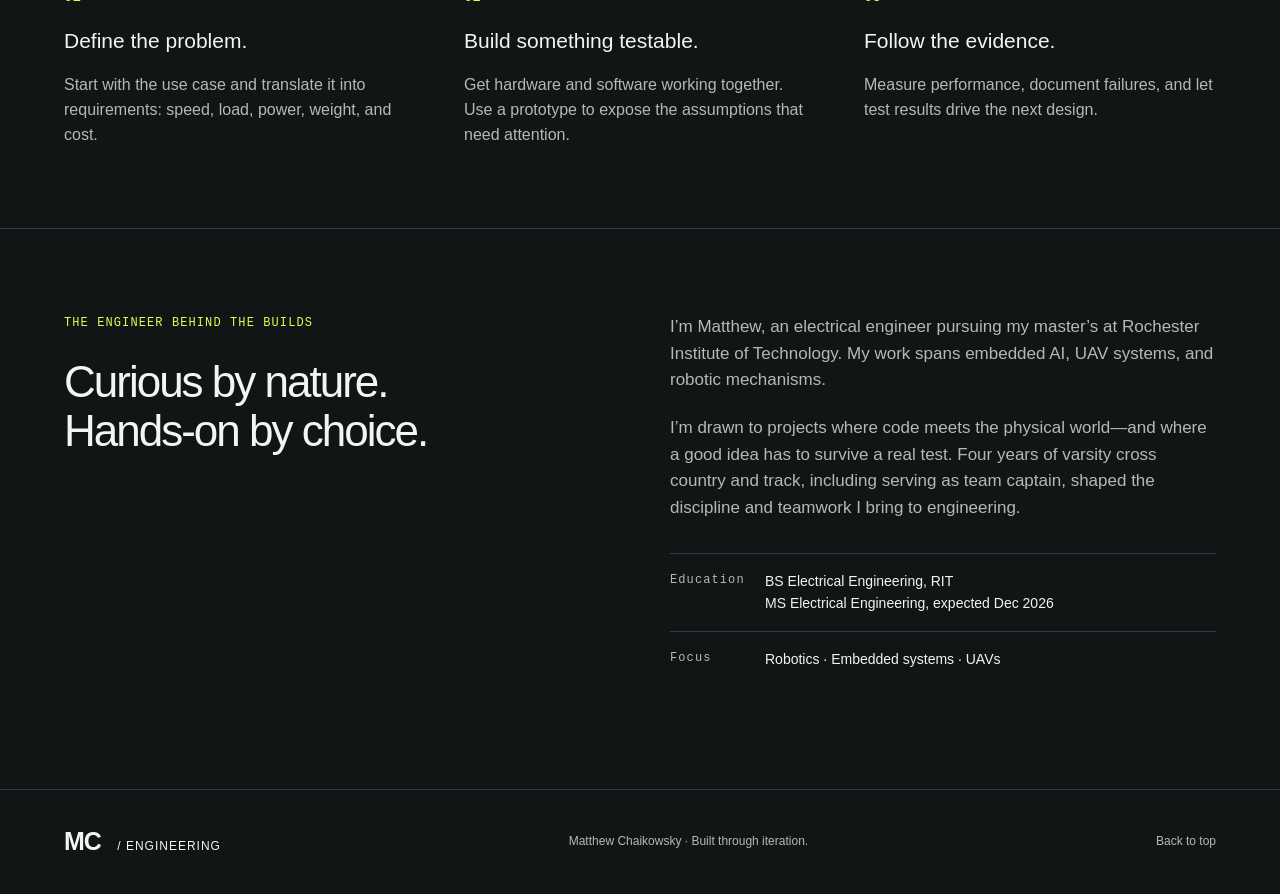
==== commit 852088bb: "Side by Side PCB and Robozord" ====
--- a/index.html
+++ b/index.html
@@ -1,11 +1,11 @@
 <!DOCTYPE html>
-<html lang="en"><head><meta charset="UTF-8"><meta name="viewport" content="width=device-width, initial-scale=1"><title>Matthew Chaikowsky — Engineering Portfolio</title><meta name="description" content="Matthew Chaikowsky, electrical engineer at RIT. UAV perception, embedded systems, and robotic mechanisms."><link rel="icon" type="image/svg+xml" href="data:image/svg+xml,%3Csvg xmlns='http://www.w3.org/2000/svg' viewBox='0 0 32 32'%3E%3Crect width='32' height='32' rx='6' fill='%23dcff50'/%3E%3Cpath d='M6 24V8l10 10L26 8v16' fill='none' stroke='%23131516' stroke-width='3'/%3E%3C/svg%3E"><link rel="stylesheet" href="style.css?v=20261105-2"></head>
+<html lang="en"><head><meta charset="UTF-8"><meta name="viewport" content="width=device-width, initial-scale=1"><title>Matthew Chaikowsky — Engineering Portfolio</title><meta name="description" content="Matthew Chaikowsky, electrical engineer at RIT. UAV perception, embedded systems, and robotic mechanisms."><link rel="icon" type="image/svg+xml" href="data:image/svg+xml,%3Csvg xmlns='http://www.w3.org/2000/svg' viewBox='0 0 32 32'%3E%3Crect width='32' height='32' rx='6' fill='%23dcff50'/%3E%3Cpath d='M6 24V8l10 10L26 8v16' fill='none' stroke='%23131516' stroke-width='3'/%3E%3C/svg%3E"><link rel="stylesheet" href="style.css?v=20261105-3"></head>
 <body><header><a class="brand" href="#home" aria-label="Matthew Chaikowsky home">MC<span> / ENGINEERING</span></a><nav aria-label="Main navigation"><a href="#work">Selected work</a><a href="#approach">Approach</a><a href="#about">About</a><a href="ds1-tools.html">DS1 Tools</a></nav><span class="header-note">RIT · MS EE / DEC 2026</span></header>
 <main><section class="hero" id="home"><div class="eyebrow">MATTHEW CHAIKOWSKY / ELECTRICAL ENGINEER</div><h1>From first principles<br>to <em>working hardware.</em></h1><div class="hero-bottom"><p>I build at the intersection of electronics, robotics, and machine vision. Turning ideas into prototypes, testing their limits, and making the next version better.</p><a class="button" href="#work">Explore my work <span>01—05</span></a></div><div class="discipline"><span>EMBEDDED SYSTEMS</span><span>UAV PERCEPTION</span><span>ROBOTIC MECHANISMS</span></div></section>
 <section id="work" class="work"><div class="section-heading"><h2>Selected work</h2><span>BUILD / TEST / ITERATE</span></div>
 <article class="project featured"><div class="project-copy"><div class="eyebrow">01 / AUTONOMOUS SYSTEMS</div><h3>Giving a drone<br>a better view.</h3><p>An onboard vehicle detection system that brings computer vision to a small UAV, using a Raspberry Pi 5 and Hailo-8 accelerator.</p><div class="tags"><span>Python</span><span>YOLO</span><span>Hailo-8</span><span>ArduPilot</span></div><button class="text-button" data-project="uav">Read project notes <span>+</span></button><button class="uav-photo-preview" type="button" data-project="uav" aria-label="View drone photos and project notes"><img src="images/drone-front.png" width="1183" height="1330" loading="lazy" decoding="async" alt="Front view of the drone and its dual-camera installation."></button></div><div class="system-panel"><div class="panel-top">ONBOARD PERCEPTION / SYSTEM OVERVIEW <span>V.01</span></div><div class="pipeline"><div><small>INPUT</small><strong>Camera frames</strong><span>CSI camera interface</span></div><b>↓</b><div class="accent-node"><small>EDGE INFERENCE</small><strong>YOLO + Hailo-8</strong><span>Vehicle bounding boxes</span></div><b>↓</b><div><small>OUTPUT</small><strong>Detection overlay</strong><span>Onboard video pipeline</span></div></div><div class="metrics"><div><strong>~30<span> FPS</span></strong><small>Demonstrated single-camera pipeline</small></div><div><strong>26<span> TOPS</span></strong><small>Hailo-8 accelerator rating</small></div></div><p class="panel-caption">Current development: dual-camera tracking and target geolocation.</p></div></article>
-<div class="project-grid"><article class="project compact"><div class="eyebrow">02 / ROBOZORD V2</div><div class="ratio">49<span>:1</span><small>TESTED REDUCTION RATIO</small></div><h3>Robozord V2.<br>More torque.</h3><p>A two-stage cycloidal gearbox for a robotic hand, developed through printed prototypes, load testing, and bearing redesigns.</p><div class="tags"><span>Mechanical design</span><span>3D printing</span><span>Prototyping</span></div><button class="text-button" data-project="gearbox">Read project notes <span>+</span></button><button class="uav-photo-preview" type="button" data-project="gearbox" aria-label="View robotic mechanism internals and project notes"><img src="images/robot-mechanism-internals.png" width="992" height="365" loading="lazy" decoding="async" alt="CAD cutaway showing the internal motors, gears, and structure of the robotic mechanism."></button></article><article class="project compact integration"><div class="eyebrow">03 / SENSOR INTEGRATION</div><div class="sensor-list"><div><span>GNSS</span><strong>Position</strong></div><div><span>IMU</span><strong>Attitude</strong></div><div><span>CAMERA</span><strong>Observation</strong></div></div><h3>Connecting pixels<br>to coordinates.</h3><p>A developing geolocation workflow that combines calibrated cameras, orientation sensors, and drone position to estimate target coordinates.</p><div class="tags"><span>Camera calibration</span><span>GNSS</span><span>Sensor testing</span></div><button class="text-button" data-project="sensors">Read project notes <span>+</span></button><button class="uav-photo-preview" type="button" data-project="sensors" aria-label="View sensor integration demo and project notes"><img src="images/sensor-integration-demo.png" width="1591" height="887" loading="lazy" decoding="async" alt="Dual-camera UAV detection interface showing camera feeds, target coordinates, and a satellite map."></button></article><article class="project featured pcb-project"><div class="project-copy"><div class="eyebrow">04 / PCB DESIGN</div><h3>A controller built<br>for the robot.</h3><span class="project-status">IN DEVELOPMENT</span><p>Designing an integrated ESP32 robot controller in Altium, bringing power regulation, two stepper drivers, servo connections, and USB-C programming onto one board.</p><div class="tags"><span>Altium Designer</span><span>ESP32</span><span>Motor control</span><span>Power electronics</span></div><button class="text-button" data-project="pcb">Read project notes <span>+</span></button><button class="uav-photo-preview pcb-photo-preview" type="button" data-project="pcb" aria-label="View PCB layout images and project notes"><img src="images/pcb-layout.png" width="444" height="313" loading="lazy" decoding="async" alt="Robot controller PCB placement in Altium with unrouted connection lines."></button></div><div class="system-panel"><div class="panel-top">ROBOT CONTROLLER / SYSTEM OVERVIEW <span>V.01</span></div><div class="pipeline"><div><small>POWER</small><strong>Battery → regulated rails</strong><span>Protection &amp; power management</span></div><b aria-hidden="true">↓</b><div class="accent-node"><small>CONTROL</small><strong>ESP32</strong><span>USB-C programming</span></div><b aria-hidden="true">↓</b><div><small>MOTION</small><strong>Stepper &amp; servo interfaces</strong><span>Hall sensors &amp; spare GPIO</span></div></div><div class="metrics"><div><strong>2<span> STEPPERS</span></strong><small>Onboard motor-driver channels</small></div><div><strong>2<span> SERVOS</span></strong><small>Switched servo power rail</small></div></div><p class="panel-caption">Current development: schematic capture and board layout. Fabrication and testing are next.</p></div></article><article class="project compact robozord-project"><div class="eyebrow">05 / ROBOZORD V1</div><h3>Robozord V1.<br>Modules in motion.</h3><p>A 3D-printed modular robot proof of concept exploring articulated motion, docking, and coordinated control with ESP32 and ROS2/micro-ROS.</p><div class="tags"><span>ROS2 / micro-ROS</span><span>ESP32</span><span>3D printing</span><span>Docking mechanisms</span></div><button class="text-button" data-project="robozord">Read project notes <span>+</span></button><button class="uav-photo-preview robozord-preview" type="button" data-project="robozord" aria-label="View Robozord photos and project notes"><img src="images/robozord-articulation.png" width="1542" height="2048" loading="lazy" decoding="async" alt="Black, white, and blue Robozord modules in an articulated tabletop configuration."></button></article></div></section>
+<div class="project-grid"><article class="project compact"><div class="eyebrow">02 / ROBOZORD V2</div><div class="ratio">49<span>:1</span><small>TESTED REDUCTION RATIO</small></div><h3>Robozord V2.<br>More torque.</h3><p>A two-stage cycloidal gearbox for a robotic hand, developed through printed prototypes, load testing, and bearing redesigns.</p><div class="tags"><span>Mechanical design</span><span>3D printing</span><span>Prototyping</span></div><button class="text-button" data-project="gearbox">Read project notes <span>+</span></button><button class="uav-photo-preview" type="button" data-project="gearbox" aria-label="View robotic mechanism internals and project notes"><img src="images/robot-mechanism-internals.png" width="992" height="365" loading="lazy" decoding="async" alt="CAD cutaway showing the internal motors, gears, and structure of the robotic mechanism."></button></article><article class="project compact integration"><div class="eyebrow">03 / SENSOR INTEGRATION</div><div class="sensor-list"><div><span>GNSS</span><strong>Position</strong></div><div><span>IMU</span><strong>Attitude</strong></div><div><span>CAMERA</span><strong>Observation</strong></div></div><h3>Connecting pixels<br>to coordinates.</h3><p>A developing geolocation workflow that combines calibrated cameras, orientation sensors, and drone position to estimate target coordinates.</p><div class="tags"><span>Camera calibration</span><span>GNSS</span><span>Sensor testing</span></div><button class="text-button" data-project="sensors">Read project notes <span>+</span></button><button class="uav-photo-preview" type="button" data-project="sensors" aria-label="View sensor integration demo and project notes"><img src="images/sensor-integration-demo.png" width="1591" height="887" loading="lazy" decoding="async" alt="Dual-camera UAV detection interface showing camera feeds, target coordinates, and a satellite map."></button></article><article class="project compact pcb-project"><div class="eyebrow">04 / PCB DESIGN</div><h3>A controller built<br>for the robot.</h3><span class="project-status">IN DEVELOPMENT</span><p>Designing an integrated ESP32 robot controller in Altium, bringing power regulation, two stepper drivers, servo connections, and USB-C programming onto one board.</p><div class="tags"><span>Altium Designer</span><span>ESP32</span><span>Motor control</span><span>Power electronics</span></div><button class="text-button" data-project="pcb">Read project notes <span>+</span></button><button class="uav-photo-preview pcb-photo-preview" type="button" data-project="pcb" aria-label="View PCB layout images and project notes"><img src="images/pcb-layout.png" width="444" height="313" loading="lazy" decoding="async" alt="Robot controller PCB placement in Altium with unrouted connection lines."></button></article><article class="project compact robozord-project"><div class="eyebrow">05 / ROBOZORD V1</div><h3>Robozord V1.<br>Modules in motion.</h3><p>A 3D-printed modular robot proof of concept exploring articulated motion, docking, and coordinated control with ESP32 and ROS2/micro-ROS.</p><div class="tags"><span>ROS2 / micro-ROS</span><span>ESP32</span><span>3D printing</span><span>Docking mechanisms</span></div><button class="text-button" data-project="robozord">Read project notes <span>+</span></button><button class="uav-photo-preview robozord-preview" type="button" data-project="robozord" aria-label="View Robozord photos and project notes"><img src="images/robozord-articulation.png" width="1542" height="2048" loading="lazy" decoding="async" alt="Black, white, and blue Robozord modules in an articulated tabletop configuration."></button></article></div></section>
 <section id="approach" class="approach"><div class="section-heading"><h2>Engineering is iteration.</h2><span>HOW I WORK</span></div><div class="steps"><div><span>01</span><h3>Define the problem.</h3><p>Start with the use case and translate it into requirements: speed, load, power, weight, and cost.</p></div><div><span>02</span><h3>Build something testable.</h3><p>Get hardware and software working together. Use a prototype to expose the assumptions that need attention.</p></div><div><span>03</span><h3>Follow the evidence.</h3><p>Measure performance, document failures, and let test results drive the next design.</p></div></div></section>
 <section class="about" id="about"><div><div class="eyebrow">THE ENGINEER BEHIND THE BUILDS</div><h2>Curious by nature.<br>Hands-on by choice.</h2></div><div><p>I’m Matthew, an electrical engineer pursuing my master’s at Rochester Institute of Technology. My work spans embedded AI, UAV systems, and robotic mechanisms.</p><p>I’m drawn to projects where code meets the physical world—and where a good idea has to survive a real test. Four years of varsity cross country and track, including serving as team captain, shaped the discipline and teamwork I bring to engineering.</p><dl><div><dt>Education</dt><dd>BS Electrical Engineering, RIT<br>MS Electrical Engineering, expected Dec 2026</dd></div><div><dt>Focus</dt><dd>Robotics · Embedded systems · UAVs</dd></div></dl></div></section>
 </main><footer><a class="brand" href="#home">MC<span> / ENGINEERING</span></a><p>Matthew Chaikowsky · Built through iteration.</p><a href="#home">Back to top</a></footer>
-<dialog id="project-dialog"><button id="close-dialog" aria-label="Close project notes">×</button><div id="dialog-content"></div></dialog><script src="script.js?v=20261105-2"></script></body></html>
+<dialog id="project-dialog"><button id="close-dialog" aria-label="Close project notes">×</button><div id="dialog-content"></div></dialog><script src="script.js?v=20261105-3"></script></body></html>
--- a/style.css
+++ b/style.css
@@ -21,3 +21,5 @@
 .pcb-project .pcb-photo-preview{max-width:100%}.pcb-project .project-status{display:inline-block;margin-bottom:6px}
 
 .robozord-project{grid-column:1/-1}.robozord-project p{max-width:720px}.robozord-preview{max-width:460px;background:#171b1c}.robozord-photos img{object-fit:contain;background:#171b1c}
+
+.project-grid>.pcb-project,.project-grid>.robozord-project{grid-column:auto;display:flex;flex-direction:column}.project-grid>.pcb-project .uav-photo-preview,.project-grid>.robozord-project .uav-photo-preview{max-width:100%;margin-top:20px}.project-grid>.pcb-project .text-button,.project-grid>.robozord-project .text-button{margin-top:auto}.project-grid>.pcb-project .project-status{align-self:flex-start}
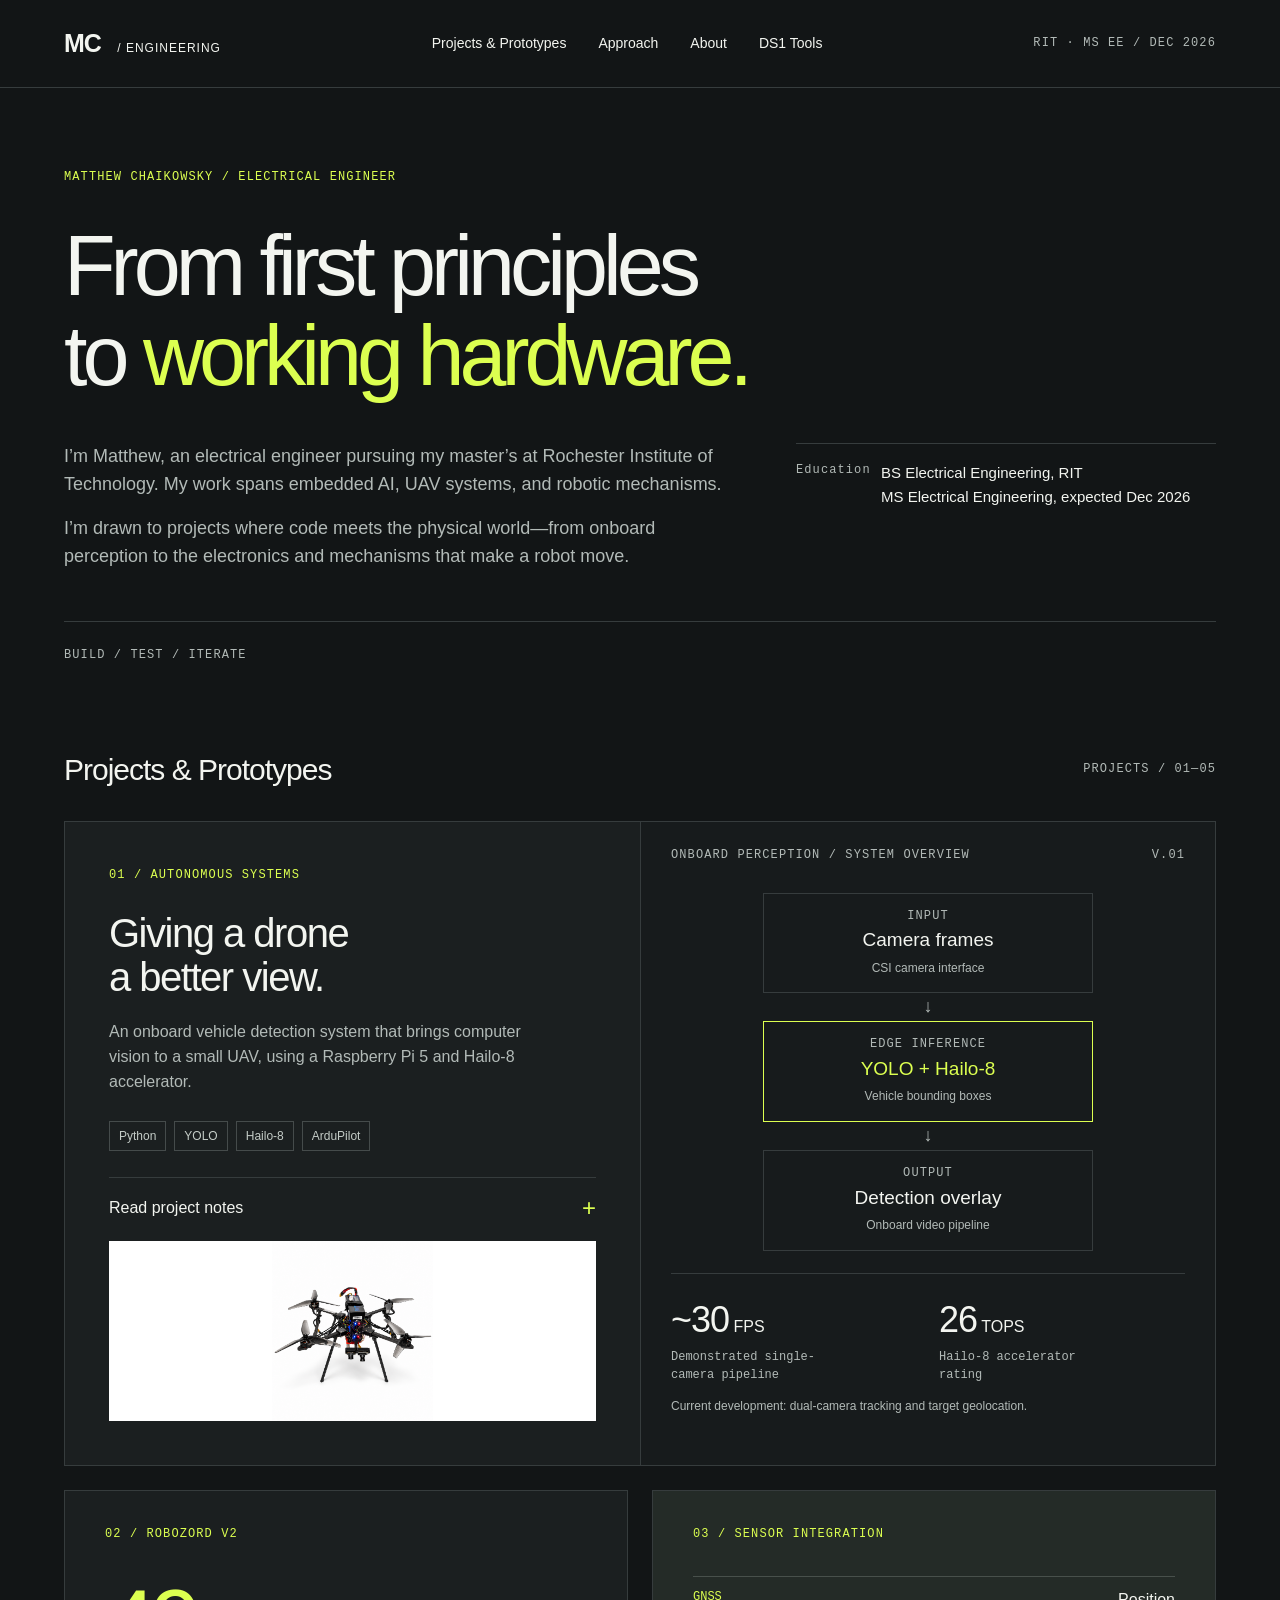
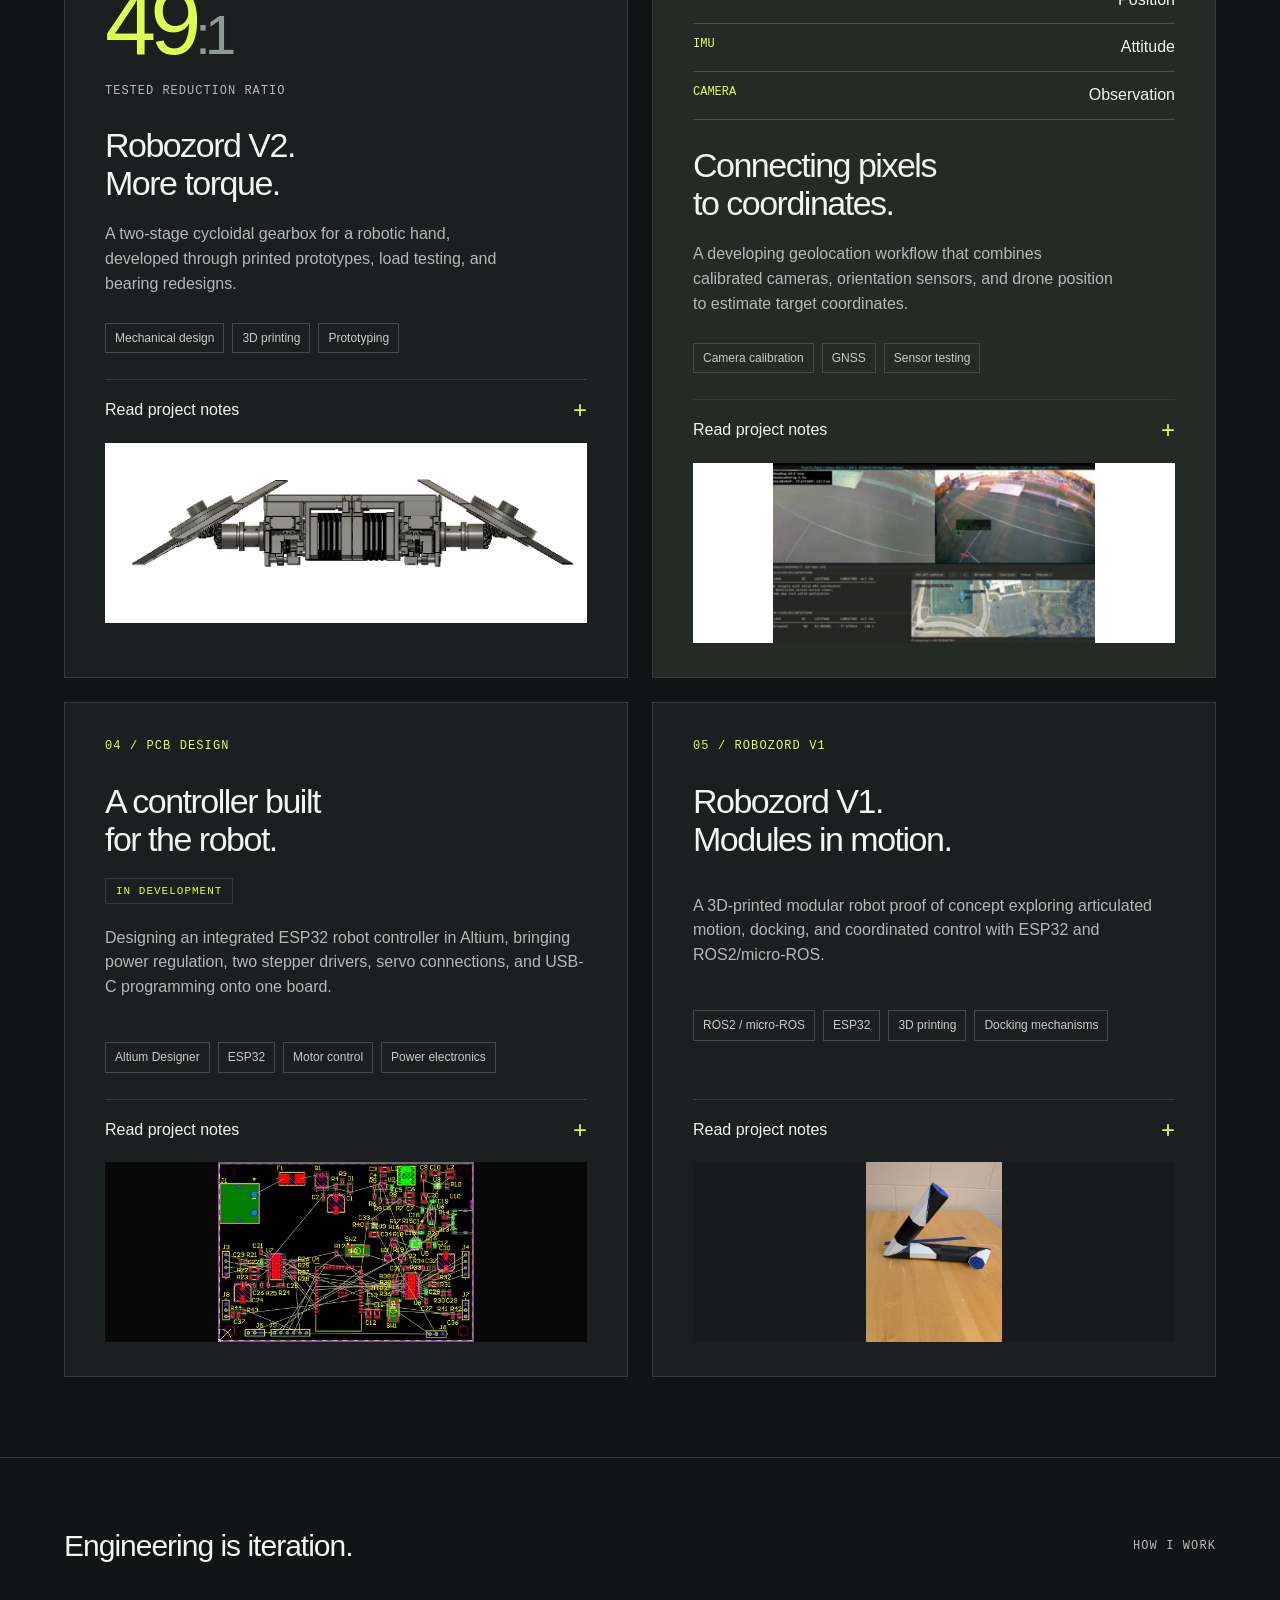
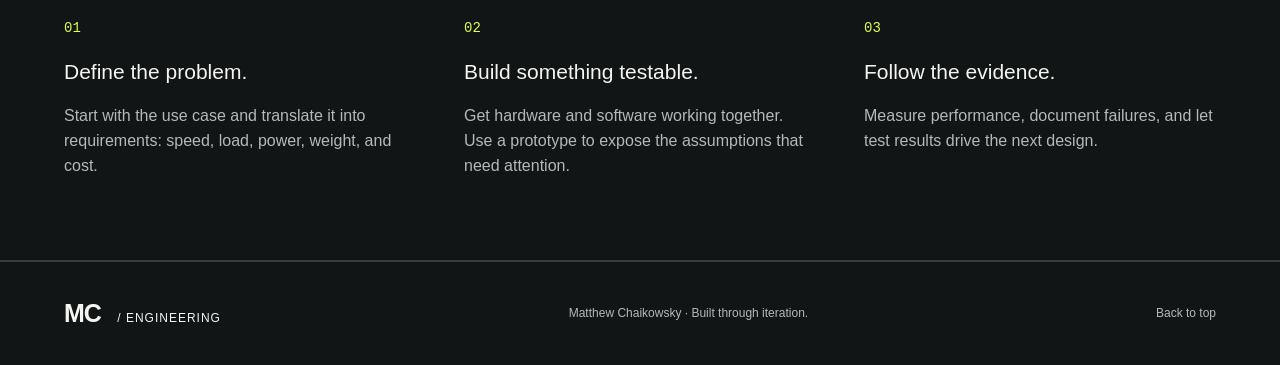
==== commit 45958e8d: "Arrons Updates" ====
--- a/index.html
+++ b/index.html
@@ -1,11 +1,11 @@
 <!DOCTYPE html>
-<html lang="en"><head><meta charset="UTF-8"><meta name="viewport" content="width=device-width, initial-scale=1"><title>Matthew Chaikowsky — Engineering Portfolio</title><meta name="description" content="Matthew Chaikowsky, electrical engineer at RIT. UAV perception, embedded systems, and robotic mechanisms."><link rel="icon" type="image/svg+xml" href="data:image/svg+xml,%3Csvg xmlns='http://www.w3.org/2000/svg' viewBox='0 0 32 32'%3E%3Crect width='32' height='32' rx='6' fill='%23dcff50'/%3E%3Cpath d='M6 24V8l10 10L26 8v16' fill='none' stroke='%23131516' stroke-width='3'/%3E%3C/svg%3E"><link rel="stylesheet" href="style.css?v=20261105-3"></head>
-<body><header><a class="brand" href="#home" aria-label="Matthew Chaikowsky home">MC<span> / ENGINEERING</span></a><nav aria-label="Main navigation"><a href="#work">Selected work</a><a href="#approach">Approach</a><a href="#about">About</a><a href="ds1-tools.html">DS1 Tools</a></nav><span class="header-note">RIT · MS EE / DEC 2026</span></header>
-<main><section class="hero" id="home"><div class="eyebrow">MATTHEW CHAIKOWSKY / ELECTRICAL ENGINEER</div><h1>From first principles<br>to <em>working hardware.</em></h1><div class="hero-bottom"><p>I build at the intersection of electronics, robotics, and machine vision. Turning ideas into prototypes, testing their limits, and making the next version better.</p><a class="button" href="#work">Explore my work <span>01—05</span></a></div><div class="discipline"><span>EMBEDDED SYSTEMS</span><span>UAV PERCEPTION</span><span>ROBOTIC MECHANISMS</span></div></section>
-<section id="work" class="work"><div class="section-heading"><h2>Selected work</h2><span>BUILD / TEST / ITERATE</span></div>
+<html lang="en"><head><meta charset="UTF-8"><meta name="viewport" content="width=device-width, initial-scale=1"><title>Matthew Chaikowsky — Engineering Portfolio</title><meta name="description" content="Matthew Chaikowsky, electrical engineer at RIT. UAV perception, embedded systems, and robotic mechanisms."><link rel="icon" type="image/svg+xml" href="data:image/svg+xml,%3Csvg xmlns='http://www.w3.org/2000/svg' viewBox='0 0 32 32'%3E%3Crect width='32' height='32' rx='6' fill='%23dcff50'/%3E%3Cpath d='M6 24V8l10 10L26 8v16' fill='none' stroke='%23131516' stroke-width='3'/%3E%3C/svg%3E"><link rel="stylesheet" href="style.css?v=20261105-5"></head>
+<body><header><a class="brand" href="#home" aria-label="Matthew Chaikowsky home">MC<span> / ENGINEERING</span></a><nav aria-label="Main navigation"><a href="#work">Projects &amp; Prototypes</a><a href="#approach">Approach</a><a href="about.html">About</a><a href="ds1-tools.html">DS1 Tools</a></nav><span class="header-note">RIT · MS EE / DEC 2026</span></header>
+<main><section class="hero" id="home"><div class="eyebrow">MATTHEW CHAIKOWSKY / ELECTRICAL ENGINEER</div><h1>From first principles<br>to <em>working hardware.</em></h1><div class="hero-profile" id="about"><div><p>I’m Matthew, an electrical engineer pursuing my master’s at Rochester Institute of Technology. My work spans embedded AI, UAV systems, and robotic mechanisms.</p><p>I’m drawn to projects where code meets the physical world—from onboard perception to the electronics and mechanisms that make a robot move.</p></div><dl><div><dt>Education</dt><dd>BS Electrical Engineering, RIT<br>MS Electrical Engineering, expected Dec 2026</dd></div></dl></div><div class="discipline"><span>BUILD / TEST / ITERATE</span></div></section>
+<section id="work" class="work"><div class="section-heading"><h2>Projects &amp; Prototypes</h2><span>PROJECTS / 01—05</span></div>
 <article class="project featured"><div class="project-copy"><div class="eyebrow">01 / AUTONOMOUS SYSTEMS</div><h3>Giving a drone<br>a better view.</h3><p>An onboard vehicle detection system that brings computer vision to a small UAV, using a Raspberry Pi 5 and Hailo-8 accelerator.</p><div class="tags"><span>Python</span><span>YOLO</span><span>Hailo-8</span><span>ArduPilot</span></div><button class="text-button" data-project="uav">Read project notes <span>+</span></button><button class="uav-photo-preview" type="button" data-project="uav" aria-label="View drone photos and project notes"><img src="images/drone-front.png" width="1183" height="1330" loading="lazy" decoding="async" alt="Front view of the drone and its dual-camera installation."></button></div><div class="system-panel"><div class="panel-top">ONBOARD PERCEPTION / SYSTEM OVERVIEW <span>V.01</span></div><div class="pipeline"><div><small>INPUT</small><strong>Camera frames</strong><span>CSI camera interface</span></div><b>↓</b><div class="accent-node"><small>EDGE INFERENCE</small><strong>YOLO + Hailo-8</strong><span>Vehicle bounding boxes</span></div><b>↓</b><div><small>OUTPUT</small><strong>Detection overlay</strong><span>Onboard video pipeline</span></div></div><div class="metrics"><div><strong>~30<span> FPS</span></strong><small>Demonstrated single-camera pipeline</small></div><div><strong>26<span> TOPS</span></strong><small>Hailo-8 accelerator rating</small></div></div><p class="panel-caption">Current development: dual-camera tracking and target geolocation.</p></div></article>
 <div class="project-grid"><article class="project compact"><div class="eyebrow">02 / ROBOZORD V2</div><div class="ratio">49<span>:1</span><small>TESTED REDUCTION RATIO</small></div><h3>Robozord V2.<br>More torque.</h3><p>A two-stage cycloidal gearbox for a robotic hand, developed through printed prototypes, load testing, and bearing redesigns.</p><div class="tags"><span>Mechanical design</span><span>3D printing</span><span>Prototyping</span></div><button class="text-button" data-project="gearbox">Read project notes <span>+</span></button><button class="uav-photo-preview" type="button" data-project="gearbox" aria-label="View robotic mechanism internals and project notes"><img src="images/robot-mechanism-internals.png" width="992" height="365" loading="lazy" decoding="async" alt="CAD cutaway showing the internal motors, gears, and structure of the robotic mechanism."></button></article><article class="project compact integration"><div class="eyebrow">03 / SENSOR INTEGRATION</div><div class="sensor-list"><div><span>GNSS</span><strong>Position</strong></div><div><span>IMU</span><strong>Attitude</strong></div><div><span>CAMERA</span><strong>Observation</strong></div></div><h3>Connecting pixels<br>to coordinates.</h3><p>A developing geolocation workflow that combines calibrated cameras, orientation sensors, and drone position to estimate target coordinates.</p><div class="tags"><span>Camera calibration</span><span>GNSS</span><span>Sensor testing</span></div><button class="text-button" data-project="sensors">Read project notes <span>+</span></button><button class="uav-photo-preview" type="button" data-project="sensors" aria-label="View sensor integration demo and project notes"><img src="images/sensor-integration-demo.png" width="1591" height="887" loading="lazy" decoding="async" alt="Dual-camera UAV detection interface showing camera feeds, target coordinates, and a satellite map."></button></article><article class="project compact pcb-project"><div class="eyebrow">04 / PCB DESIGN</div><h3>A controller built<br>for the robot.</h3><span class="project-status">IN DEVELOPMENT</span><p>Designing an integrated ESP32 robot controller in Altium, bringing power regulation, two stepper drivers, servo connections, and USB-C programming onto one board.</p><div class="tags"><span>Altium Designer</span><span>ESP32</span><span>Motor control</span><span>Power electronics</span></div><button class="text-button" data-project="pcb">Read project notes <span>+</span></button><button class="uav-photo-preview pcb-photo-preview" type="button" data-project="pcb" aria-label="View PCB layout images and project notes"><img src="images/pcb-layout.png" width="444" height="313" loading="lazy" decoding="async" alt="Robot controller PCB placement in Altium with unrouted connection lines."></button></article><article class="project compact robozord-project"><div class="eyebrow">05 / ROBOZORD V1</div><h3>Robozord V1.<br>Modules in motion.</h3><p>A 3D-printed modular robot proof of concept exploring articulated motion, docking, and coordinated control with ESP32 and ROS2/micro-ROS.</p><div class="tags"><span>ROS2 / micro-ROS</span><span>ESP32</span><span>3D printing</span><span>Docking mechanisms</span></div><button class="text-button" data-project="robozord">Read project notes <span>+</span></button><button class="uav-photo-preview robozord-preview" type="button" data-project="robozord" aria-label="View Robozord photos and project notes"><img src="images/robozord-articulation.png" width="1542" height="2048" loading="lazy" decoding="async" alt="Black, white, and blue Robozord modules in an articulated tabletop configuration."></button></article></div></section>
 <section id="approach" class="approach"><div class="section-heading"><h2>Engineering is iteration.</h2><span>HOW I WORK</span></div><div class="steps"><div><span>01</span><h3>Define the problem.</h3><p>Start with the use case and translate it into requirements: speed, load, power, weight, and cost.</p></div><div><span>02</span><h3>Build something testable.</h3><p>Get hardware and software working together. Use a prototype to expose the assumptions that need attention.</p></div><div><span>03</span><h3>Follow the evidence.</h3><p>Measure performance, document failures, and let test results drive the next design.</p></div></div></section>
-<section class="about" id="about"><div><div class="eyebrow">THE ENGINEER BEHIND THE BUILDS</div><h2>Curious by nature.<br>Hands-on by choice.</h2></div><div><p>I’m Matthew, an electrical engineer pursuing my master’s at Rochester Institute of Technology. My work spans embedded AI, UAV systems, and robotic mechanisms.</p><p>I’m drawn to projects where code meets the physical world—and where a good idea has to survive a real test. Four years of varsity cross country and track, including serving as team captain, shaped the discipline and teamwork I bring to engineering.</p><dl><div><dt>Education</dt><dd>BS Electrical Engineering, RIT<br>MS Electrical Engineering, expected Dec 2026</dd></div><div><dt>Focus</dt><dd>Robotics · Embedded systems · UAVs</dd></div></dl></div></section>
+
 </main><footer><a class="brand" href="#home">MC<span> / ENGINEERING</span></a><p>Matthew Chaikowsky · Built through iteration.</p><a href="#home">Back to top</a></footer>
-<dialog id="project-dialog"><button id="close-dialog" aria-label="Close project notes">×</button><div id="dialog-content"></div></dialog><script src="script.js?v=20261105-3"></script></body></html>
+<dialog id="project-dialog"><button id="close-dialog" aria-label="Close project notes">×</button><div id="dialog-content"></div></dialog><script src="script.js?v=20261105-5"></script></body></html>
--- a/style.css
+++ b/style.css
@@ -23,3 +23,7 @@
 .robozord-project{grid-column:1/-1}.robozord-project p{max-width:720px}.robozord-preview{max-width:460px;background:#171b1c}.robozord-photos img{object-fit:contain;background:#171b1c}
 
 .project-grid>.pcb-project,.project-grid>.robozord-project{grid-column:auto;display:flex;flex-direction:column}.project-grid>.pcb-project .uav-photo-preview,.project-grid>.robozord-project .uav-photo-preview{max-width:100%;margin-top:20px}.project-grid>.pcb-project .text-button,.project-grid>.robozord-project .text-button{margin-top:auto}.project-grid>.pcb-project .project-status{align-self:flex-start}
+
+.hero-profile{display:grid;grid-template-columns:minmax(0,1.6fr) minmax(0,1fr);gap:60px;align-items:start;scroll-margin-top:32px}.hero-profile p{max-width:700px;font-size:18px;color:var(--muted);margin:0 0 16px}.hero-profile dl{margin:0}.hero-profile dl>div{grid-template-columns:85px 1fr}.hero-profile dd{font-size:15px}.hero .discipline{margin-top:34px}@media(max-width:800px){.hero-profile{grid-template-columns:1fr;gap:18px}.hero-profile p{font-size:17px}}
+
+.resume-page{padding:65px 5% 80px}.resume-page h1{margin-bottom:28px}.resume-actions{display:flex;align-items:center;gap:24px;flex-wrap:wrap;margin-bottom:32px}.resume-download{display:inline-block;background:var(--accent);color:var(--bg);padding:13px 20px;font-size:15px}.resume-actions .ds1-back{margin-top:0}.resume-pages{max-width:900px;margin:auto;display:grid;gap:24px}.resume-pages img{display:block;width:100%;height:auto;background:white;border:1px solid var(--line)}
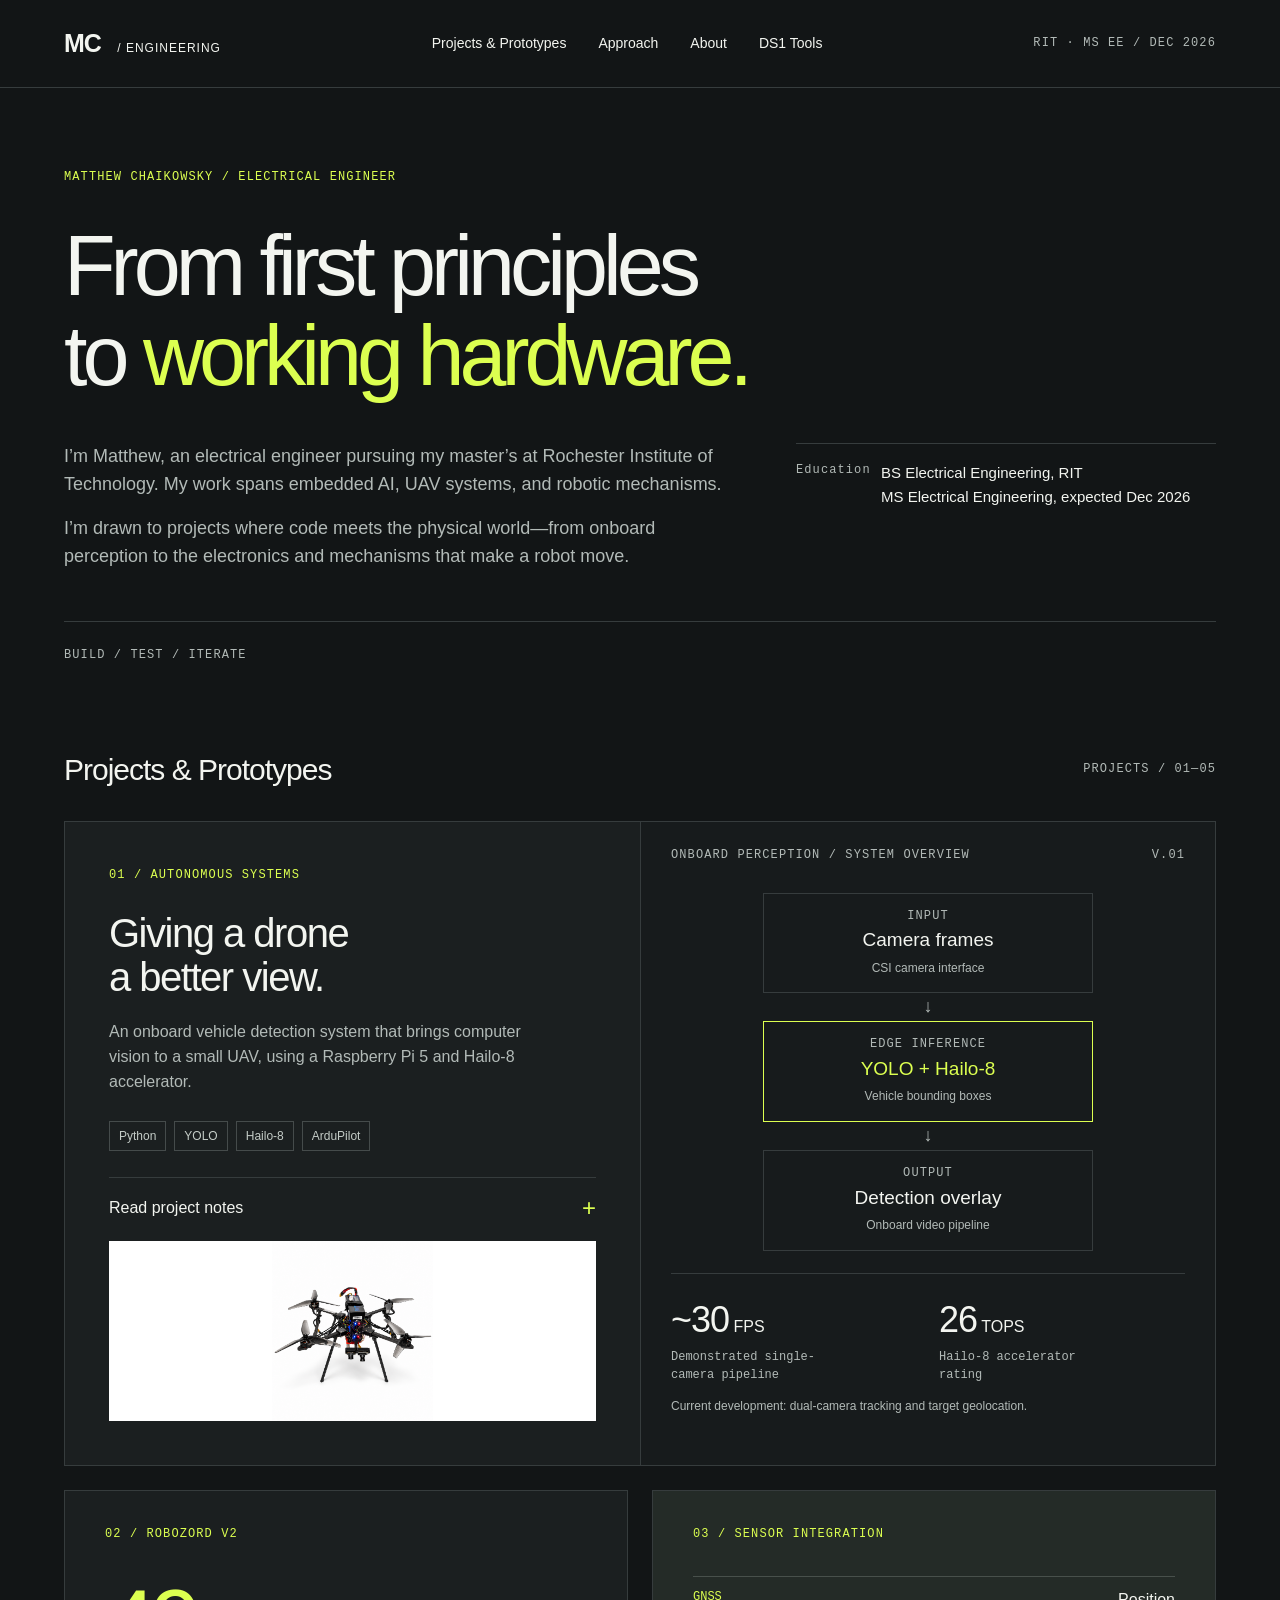
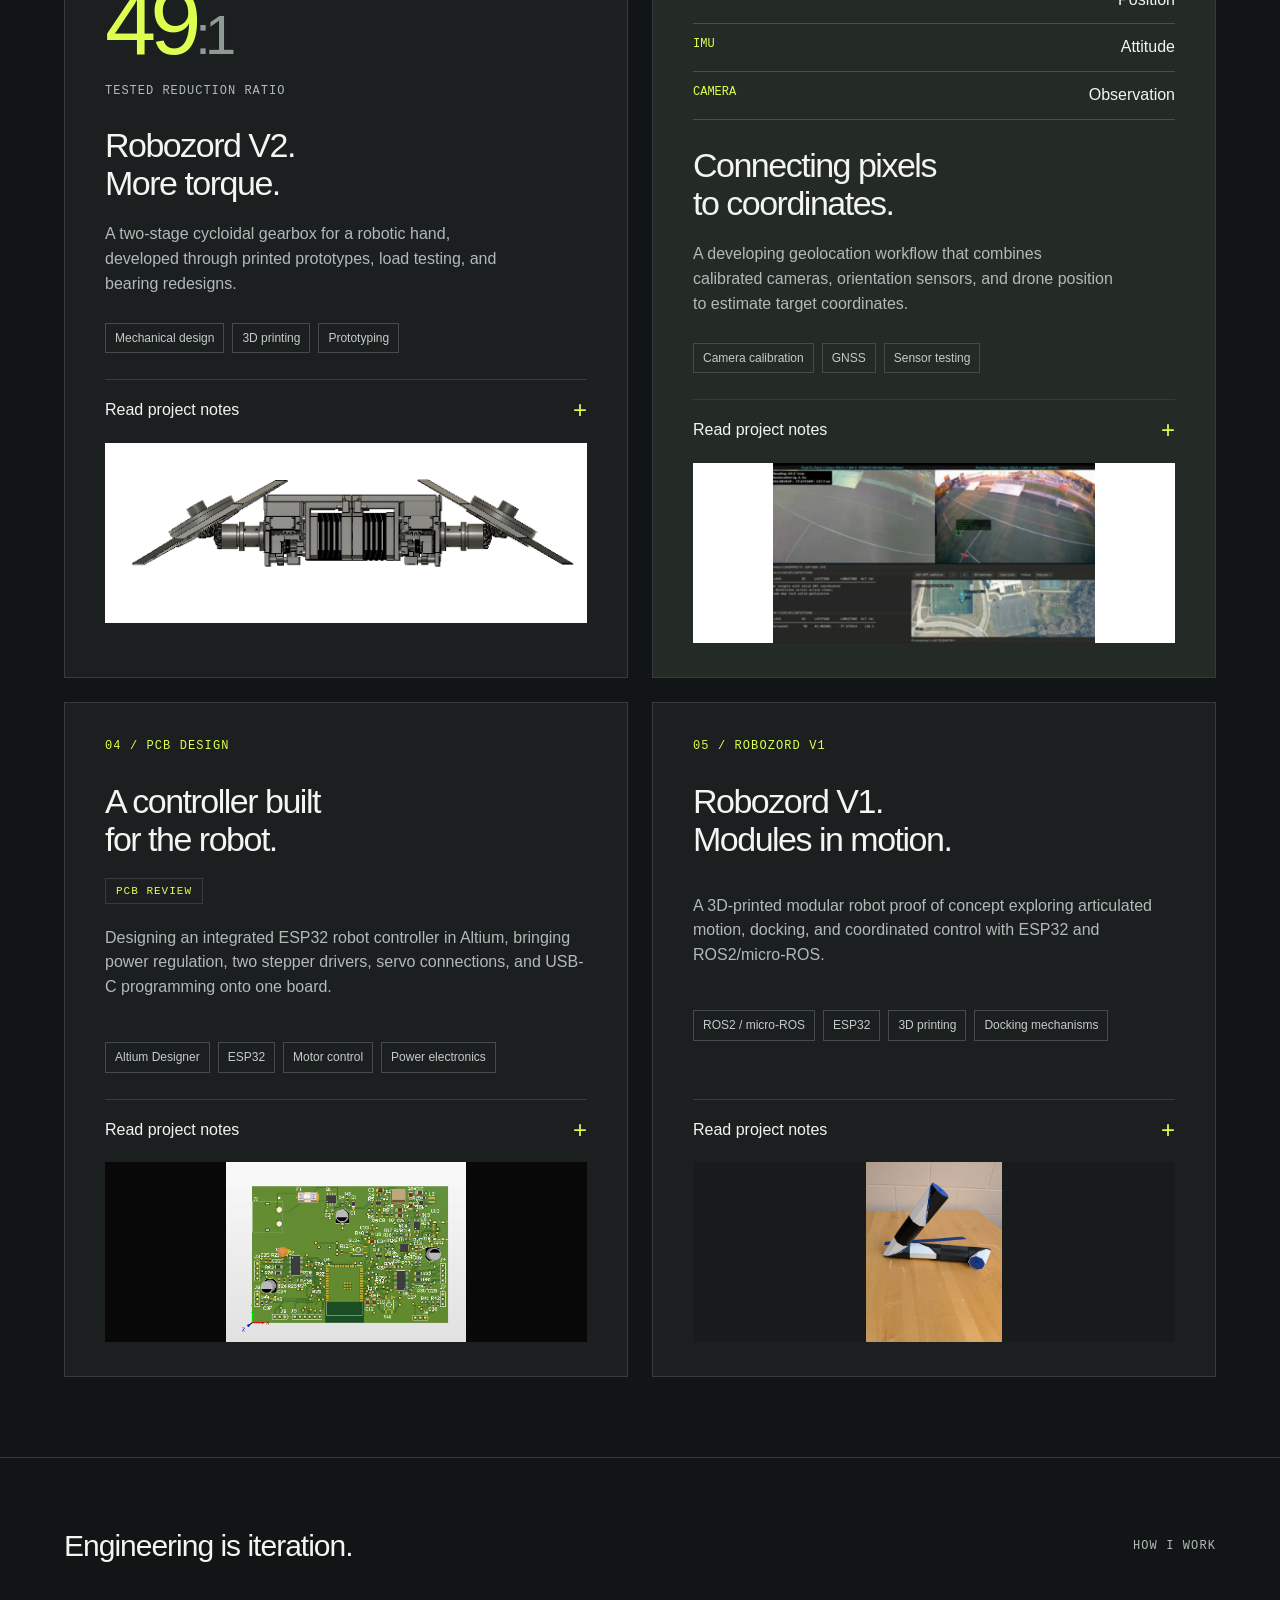
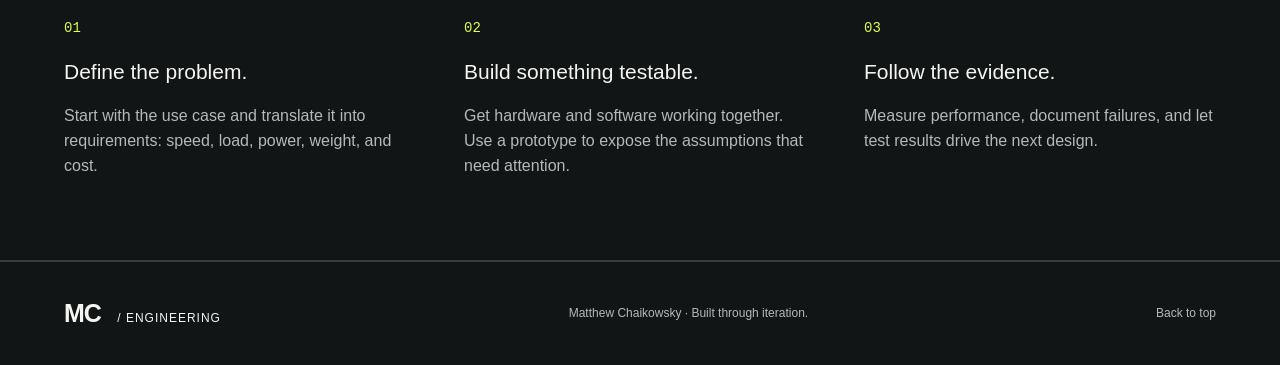
==== commit 644b4c56: "added new PCB" ====
--- a/index.html
+++ b/index.html
@@ -1,11 +1,11 @@
 <!DOCTYPE html>
-<html lang="en"><head><meta charset="UTF-8"><meta name="viewport" content="width=device-width, initial-scale=1"><title>Matthew Chaikowsky — Engineering Portfolio</title><meta name="description" content="Matthew Chaikowsky, electrical engineer at RIT. UAV perception, embedded systems, and robotic mechanisms."><link rel="icon" type="image/svg+xml" href="data:image/svg+xml,%3Csvg xmlns='http://www.w3.org/2000/svg' viewBox='0 0 32 32'%3E%3Crect width='32' height='32' rx='6' fill='%23dcff50'/%3E%3Cpath d='M6 24V8l10 10L26 8v16' fill='none' stroke='%23131516' stroke-width='3'/%3E%3C/svg%3E"><link rel="stylesheet" href="style.css?v=20261105-5"></head>
+<html lang="en"><head><meta charset="UTF-8"><meta name="viewport" content="width=device-width, initial-scale=1"><title>Matthew Chaikowsky — Engineering Portfolio</title><meta name="description" content="Matthew Chaikowsky, electrical engineer at RIT. UAV perception, embedded systems, and robotic mechanisms."><link rel="icon" type="image/svg+xml" href="data:image/svg+xml,%3Csvg xmlns='http://www.w3.org/2000/svg' viewBox='0 0 32 32'%3E%3Crect width='32' height='32' rx='6' fill='%23dcff50'/%3E%3Cpath d='M6 24V8l10 10L26 8v16' fill='none' stroke='%23131516' stroke-width='3'/%3E%3C/svg%3E"><link rel="stylesheet" href="style.css?v=20261106-4"></head>
 <body><header><a class="brand" href="#home" aria-label="Matthew Chaikowsky home">MC<span> / ENGINEERING</span></a><nav aria-label="Main navigation"><a href="#work">Projects &amp; Prototypes</a><a href="#approach">Approach</a><a href="about.html">About</a><a href="ds1-tools.html">DS1 Tools</a></nav><span class="header-note">RIT · MS EE / DEC 2026</span></header>
 <main><section class="hero" id="home"><div class="eyebrow">MATTHEW CHAIKOWSKY / ELECTRICAL ENGINEER</div><h1>From first principles<br>to <em>working hardware.</em></h1><div class="hero-profile" id="about"><div><p>I’m Matthew, an electrical engineer pursuing my master’s at Rochester Institute of Technology. My work spans embedded AI, UAV systems, and robotic mechanisms.</p><p>I’m drawn to projects where code meets the physical world—from onboard perception to the electronics and mechanisms that make a robot move.</p></div><dl><div><dt>Education</dt><dd>BS Electrical Engineering, RIT<br>MS Electrical Engineering, expected Dec 2026</dd></div></dl></div><div class="discipline"><span>BUILD / TEST / ITERATE</span></div></section>
 <section id="work" class="work"><div class="section-heading"><h2>Projects &amp; Prototypes</h2><span>PROJECTS / 01—05</span></div>
 <article class="project featured"><div class="project-copy"><div class="eyebrow">01 / AUTONOMOUS SYSTEMS</div><h3>Giving a drone<br>a better view.</h3><p>An onboard vehicle detection system that brings computer vision to a small UAV, using a Raspberry Pi 5 and Hailo-8 accelerator.</p><div class="tags"><span>Python</span><span>YOLO</span><span>Hailo-8</span><span>ArduPilot</span></div><button class="text-button" data-project="uav">Read project notes <span>+</span></button><button class="uav-photo-preview" type="button" data-project="uav" aria-label="View drone photos and project notes"><img src="images/drone-front.png" width="1183" height="1330" loading="lazy" decoding="async" alt="Front view of the drone and its dual-camera installation."></button></div><div class="system-panel"><div class="panel-top">ONBOARD PERCEPTION / SYSTEM OVERVIEW <span>V.01</span></div><div class="pipeline"><div><small>INPUT</small><strong>Camera frames</strong><span>CSI camera interface</span></div><b>↓</b><div class="accent-node"><small>EDGE INFERENCE</small><strong>YOLO + Hailo-8</strong><span>Vehicle bounding boxes</span></div><b>↓</b><div><small>OUTPUT</small><strong>Detection overlay</strong><span>Onboard video pipeline</span></div></div><div class="metrics"><div><strong>~30<span> FPS</span></strong><small>Demonstrated single-camera pipeline</small></div><div><strong>26<span> TOPS</span></strong><small>Hailo-8 accelerator rating</small></div></div><p class="panel-caption">Current development: dual-camera tracking and target geolocation.</p></div></article>
-<div class="project-grid"><article class="project compact"><div class="eyebrow">02 / ROBOZORD V2</div><div class="ratio">49<span>:1</span><small>TESTED REDUCTION RATIO</small></div><h3>Robozord V2.<br>More torque.</h3><p>A two-stage cycloidal gearbox for a robotic hand, developed through printed prototypes, load testing, and bearing redesigns.</p><div class="tags"><span>Mechanical design</span><span>3D printing</span><span>Prototyping</span></div><button class="text-button" data-project="gearbox">Read project notes <span>+</span></button><button class="uav-photo-preview" type="button" data-project="gearbox" aria-label="View robotic mechanism internals and project notes"><img src="images/robot-mechanism-internals.png" width="992" height="365" loading="lazy" decoding="async" alt="CAD cutaway showing the internal motors, gears, and structure of the robotic mechanism."></button></article><article class="project compact integration"><div class="eyebrow">03 / SENSOR INTEGRATION</div><div class="sensor-list"><div><span>GNSS</span><strong>Position</strong></div><div><span>IMU</span><strong>Attitude</strong></div><div><span>CAMERA</span><strong>Observation</strong></div></div><h3>Connecting pixels<br>to coordinates.</h3><p>A developing geolocation workflow that combines calibrated cameras, orientation sensors, and drone position to estimate target coordinates.</p><div class="tags"><span>Camera calibration</span><span>GNSS</span><span>Sensor testing</span></div><button class="text-button" data-project="sensors">Read project notes <span>+</span></button><button class="uav-photo-preview" type="button" data-project="sensors" aria-label="View sensor integration demo and project notes"><img src="images/sensor-integration-demo.png" width="1591" height="887" loading="lazy" decoding="async" alt="Dual-camera UAV detection interface showing camera feeds, target coordinates, and a satellite map."></button></article><article class="project compact pcb-project"><div class="eyebrow">04 / PCB DESIGN</div><h3>A controller built<br>for the robot.</h3><span class="project-status">IN DEVELOPMENT</span><p>Designing an integrated ESP32 robot controller in Altium, bringing power regulation, two stepper drivers, servo connections, and USB-C programming onto one board.</p><div class="tags"><span>Altium Designer</span><span>ESP32</span><span>Motor control</span><span>Power electronics</span></div><button class="text-button" data-project="pcb">Read project notes <span>+</span></button><button class="uav-photo-preview pcb-photo-preview" type="button" data-project="pcb" aria-label="View PCB layout images and project notes"><img src="images/pcb-layout.png" width="444" height="313" loading="lazy" decoding="async" alt="Robot controller PCB placement in Altium with unrouted connection lines."></button></article><article class="project compact robozord-project"><div class="eyebrow">05 / ROBOZORD V1</div><h3>Robozord V1.<br>Modules in motion.</h3><p>A 3D-printed modular robot proof of concept exploring articulated motion, docking, and coordinated control with ESP32 and ROS2/micro-ROS.</p><div class="tags"><span>ROS2 / micro-ROS</span><span>ESP32</span><span>3D printing</span><span>Docking mechanisms</span></div><button class="text-button" data-project="robozord">Read project notes <span>+</span></button><button class="uav-photo-preview robozord-preview" type="button" data-project="robozord" aria-label="View Robozord photos and project notes"><img src="images/robozord-articulation.png" width="1542" height="2048" loading="lazy" decoding="async" alt="Black, white, and blue Robozord modules in an articulated tabletop configuration."></button></article></div></section>
+<div class="project-grid"><article class="project compact"><div class="eyebrow">02 / ROBOZORD V2</div><div class="ratio">49<span>:1</span><small>TESTED REDUCTION RATIO</small></div><h3>Robozord V2.<br>More torque.</h3><p>A two-stage cycloidal gearbox for a robotic hand, developed through printed prototypes, load testing, and bearing redesigns.</p><div class="tags"><span>Mechanical design</span><span>3D printing</span><span>Prototyping</span></div><button class="text-button" data-project="gearbox">Read project notes <span>+</span></button><button class="uav-photo-preview" type="button" data-project="gearbox" aria-label="View robotic mechanism internals and project notes"><img src="images/robot-mechanism-internals.png" width="992" height="365" loading="lazy" decoding="async" alt="CAD cutaway showing the internal motors, gears, and structure of the robotic mechanism."></button></article><article class="project compact integration"><div class="eyebrow">03 / SENSOR INTEGRATION</div><div class="sensor-list"><div><span>GNSS</span><strong>Position</strong></div><div><span>IMU</span><strong>Attitude</strong></div><div><span>CAMERA</span><strong>Observation</strong></div></div><h3>Connecting pixels<br>to coordinates.</h3><p>A developing geolocation workflow that combines calibrated cameras, orientation sensors, and drone position to estimate target coordinates.</p><div class="tags"><span>Camera calibration</span><span>GNSS</span><span>Sensor testing</span></div><button class="text-button" data-project="sensors">Read project notes <span>+</span></button><button class="uav-photo-preview" type="button" data-project="sensors" aria-label="View sensor integration demo and project notes"><img src="images/sensor-integration-demo.png" width="1591" height="887" loading="lazy" decoding="async" alt="Dual-camera UAV detection interface showing camera feeds, target coordinates, and a satellite map."></button></article><article class="project compact pcb-project"><div class="eyebrow">04 / PCB DESIGN</div><h3>A controller built<br>for the robot.</h3><span class="project-status">PCB REVIEW</span><p>Designing an integrated ESP32 robot controller in Altium, bringing power regulation, two stepper drivers, servo connections, and USB-C programming onto one board.</p><div class="tags"><span>Altium Designer</span><span>ESP32</span><span>Motor control</span><span>Power electronics</span></div><button class="text-button" data-project="pcb">Read project notes <span>+</span></button><button class="uav-photo-preview pcb-photo-preview" type="button" data-project="pcb" aria-label="View PCB layout images and project notes"><img src="images/pcb-bottom-layer.png" width="897" height="675" loading="lazy" decoding="async" alt="3D view of the robot controller PCB."></button></article><article class="project compact robozord-project"><div class="eyebrow">05 / ROBOZORD V1</div><h3>Robozord V1.<br>Modules in motion.</h3><p>A 3D-printed modular robot proof of concept exploring articulated motion, docking, and coordinated control with ESP32 and ROS2/micro-ROS.</p><div class="tags"><span>ROS2 / micro-ROS</span><span>ESP32</span><span>3D printing</span><span>Docking mechanisms</span></div><button class="text-button" data-project="robozord">Read project notes <span>+</span></button><button class="uav-photo-preview robozord-preview" type="button" data-project="robozord" aria-label="View Robozord photos and project notes"><img src="images/robozord-articulation.png" width="1542" height="2048" loading="lazy" decoding="async" alt="Black, white, and blue Robozord modules in an articulated tabletop configuration."></button></article></div></section>
 <section id="approach" class="approach"><div class="section-heading"><h2>Engineering is iteration.</h2><span>HOW I WORK</span></div><div class="steps"><div><span>01</span><h3>Define the problem.</h3><p>Start with the use case and translate it into requirements: speed, load, power, weight, and cost.</p></div><div><span>02</span><h3>Build something testable.</h3><p>Get hardware and software working together. Use a prototype to expose the assumptions that need attention.</p></div><div><span>03</span><h3>Follow the evidence.</h3><p>Measure performance, document failures, and let test results drive the next design.</p></div></div></section>
 
 </main><footer><a class="brand" href="#home">MC<span> / ENGINEERING</span></a><p>Matthew Chaikowsky · Built through iteration.</p><a href="#home">Back to top</a></footer>
-<dialog id="project-dialog"><button id="close-dialog" aria-label="Close project notes">×</button><div id="dialog-content"></div></dialog><script src="script.js?v=20261105-5"></script></body></html>
+<dialog id="project-dialog"><button id="close-dialog" aria-label="Close project notes">×</button><div id="dialog-content"></div></dialog><script src="script.js?v=20261106-4"></script></body></html>
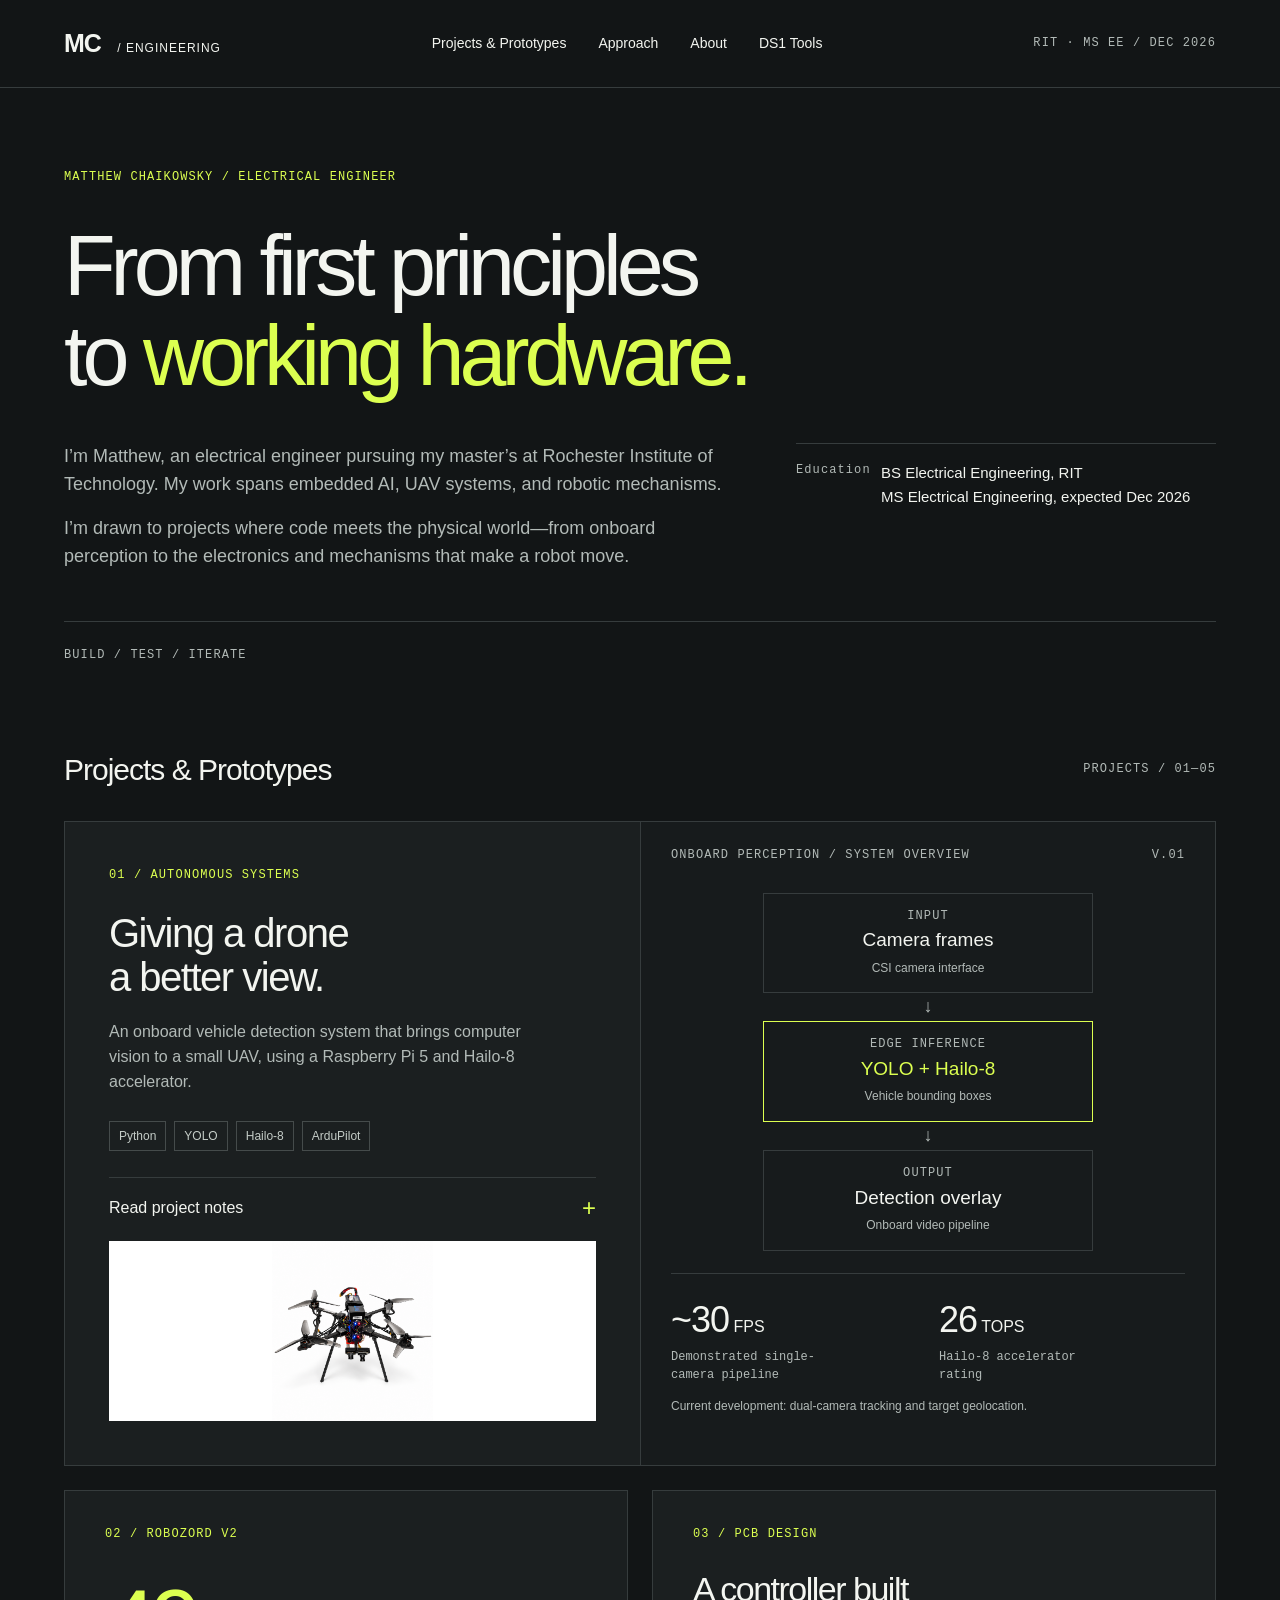
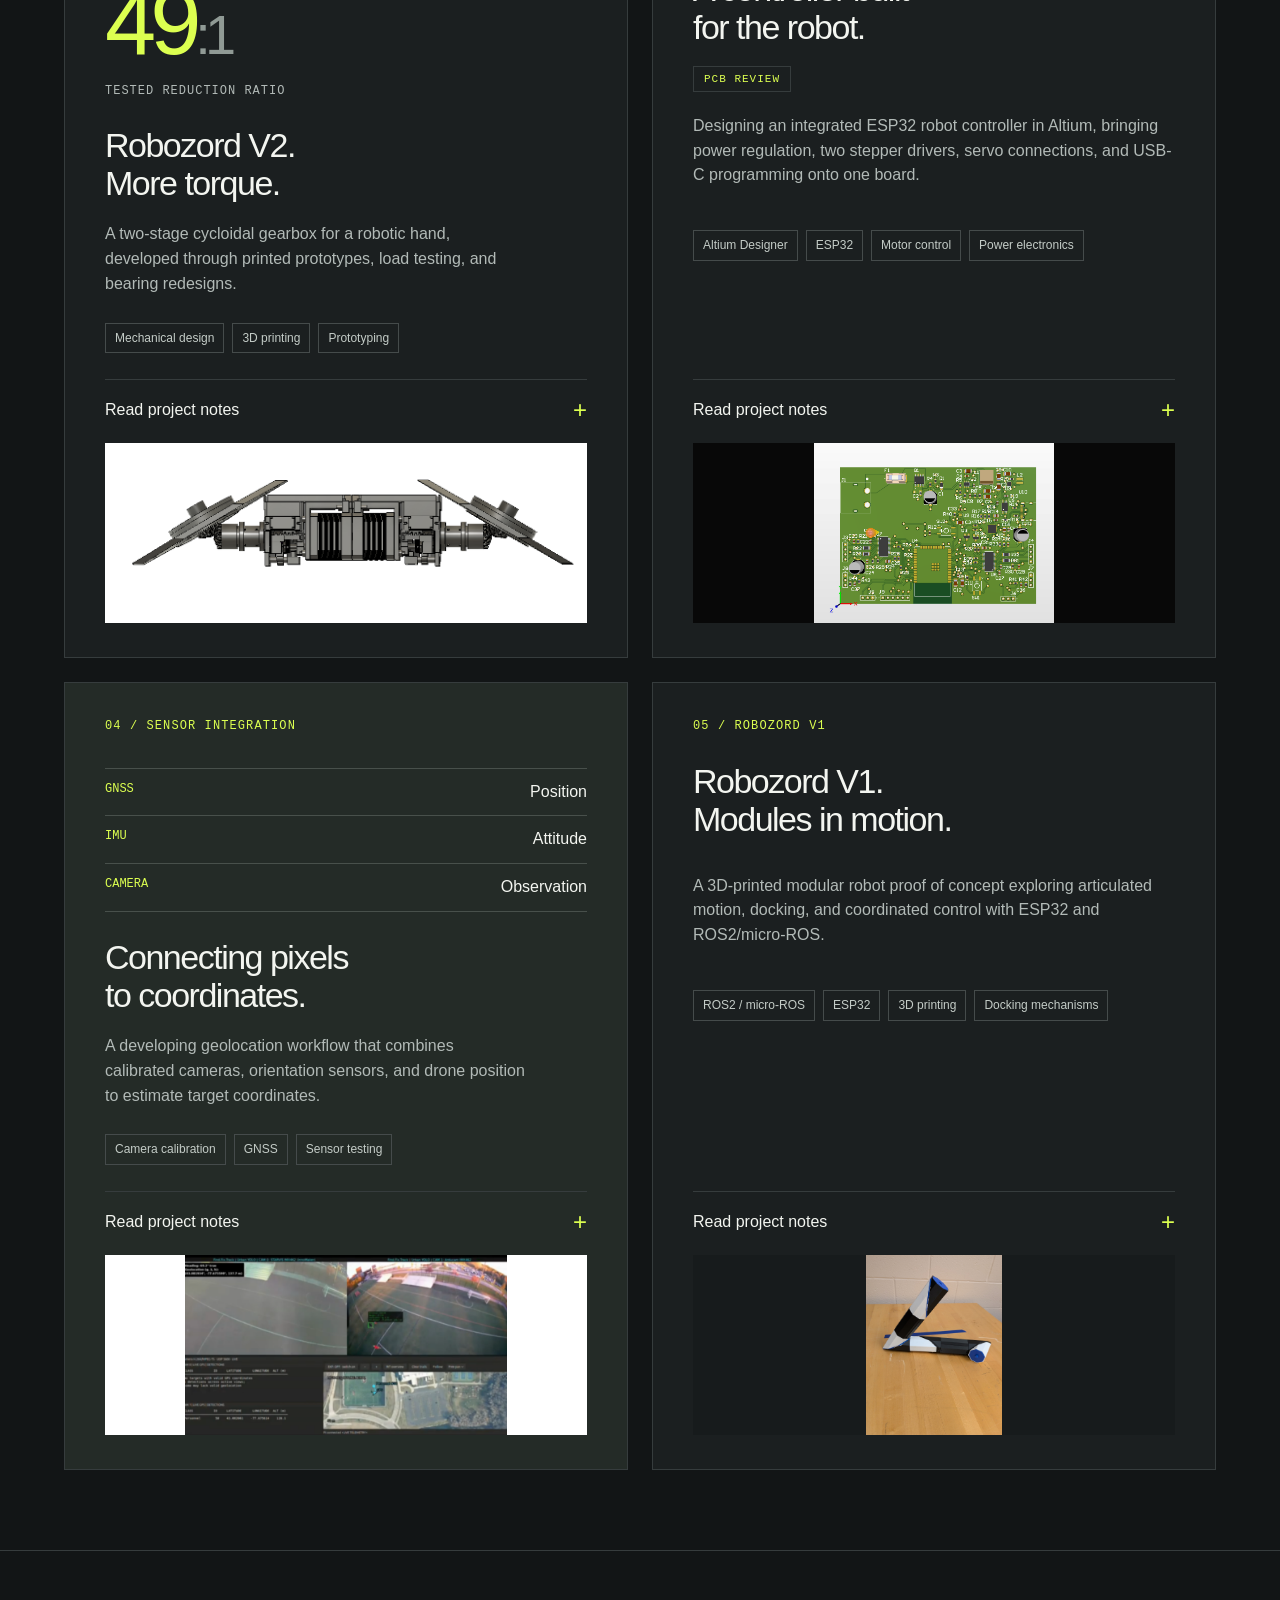
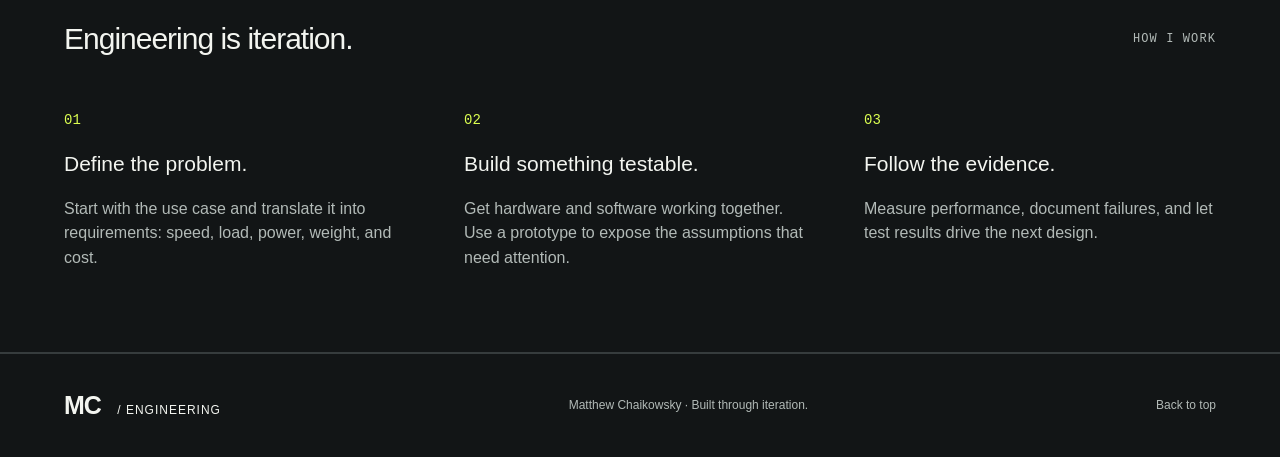
==== commit 796060f7: "reorder" ====
--- a/index.html
+++ b/index.html
@@ -1,11 +1,11 @@
 <!DOCTYPE html>
-<html lang="en"><head><meta charset="UTF-8"><meta name="viewport" content="width=device-width, initial-scale=1"><title>Matthew Chaikowsky — Engineering Portfolio</title><meta name="description" content="Matthew Chaikowsky, electrical engineer at RIT. UAV perception, embedded systems, and robotic mechanisms."><link rel="icon" type="image/svg+xml" href="data:image/svg+xml,%3Csvg xmlns='http://www.w3.org/2000/svg' viewBox='0 0 32 32'%3E%3Crect width='32' height='32' rx='6' fill='%23dcff50'/%3E%3Cpath d='M6 24V8l10 10L26 8v16' fill='none' stroke='%23131516' stroke-width='3'/%3E%3C/svg%3E"><link rel="stylesheet" href="style.css?v=20261106-4"></head>
+<html lang="en"><head><meta charset="UTF-8"><meta name="viewport" content="width=device-width, initial-scale=1"><title>Matthew Chaikowsky — Engineering Portfolio</title><meta name="description" content="Matthew Chaikowsky, electrical engineer at RIT. UAV perception, embedded systems, and robotic mechanisms."><link rel="icon" type="image/svg+xml" href="data:image/svg+xml,%3Csvg xmlns='http://www.w3.org/2000/svg' viewBox='0 0 32 32'%3E%3Crect width='32' height='32' rx='6' fill='%23dcff50'/%3E%3Cpath d='M6 24V8l10 10L26 8v16' fill='none' stroke='%23131516' stroke-width='3'/%3E%3C/svg%3E"><link rel="stylesheet" href="style.css?v=20261106-5"></head>
 <body><header><a class="brand" href="#home" aria-label="Matthew Chaikowsky home">MC<span> / ENGINEERING</span></a><nav aria-label="Main navigation"><a href="#work">Projects &amp; Prototypes</a><a href="#approach">Approach</a><a href="about.html">About</a><a href="ds1-tools.html">DS1 Tools</a></nav><span class="header-note">RIT · MS EE / DEC 2026</span></header>
 <main><section class="hero" id="home"><div class="eyebrow">MATTHEW CHAIKOWSKY / ELECTRICAL ENGINEER</div><h1>From first principles<br>to <em>working hardware.</em></h1><div class="hero-profile" id="about"><div><p>I’m Matthew, an electrical engineer pursuing my master’s at Rochester Institute of Technology. My work spans embedded AI, UAV systems, and robotic mechanisms.</p><p>I’m drawn to projects where code meets the physical world—from onboard perception to the electronics and mechanisms that make a robot move.</p></div><dl><div><dt>Education</dt><dd>BS Electrical Engineering, RIT<br>MS Electrical Engineering, expected Dec 2026</dd></div></dl></div><div class="discipline"><span>BUILD / TEST / ITERATE</span></div></section>
 <section id="work" class="work"><div class="section-heading"><h2>Projects &amp; Prototypes</h2><span>PROJECTS / 01—05</span></div>
 <article class="project featured"><div class="project-copy"><div class="eyebrow">01 / AUTONOMOUS SYSTEMS</div><h3>Giving a drone<br>a better view.</h3><p>An onboard vehicle detection system that brings computer vision to a small UAV, using a Raspberry Pi 5 and Hailo-8 accelerator.</p><div class="tags"><span>Python</span><span>YOLO</span><span>Hailo-8</span><span>ArduPilot</span></div><button class="text-button" data-project="uav">Read project notes <span>+</span></button><button class="uav-photo-preview" type="button" data-project="uav" aria-label="View drone photos and project notes"><img src="images/drone-front.png" width="1183" height="1330" loading="lazy" decoding="async" alt="Front view of the drone and its dual-camera installation."></button></div><div class="system-panel"><div class="panel-top">ONBOARD PERCEPTION / SYSTEM OVERVIEW <span>V.01</span></div><div class="pipeline"><div><small>INPUT</small><strong>Camera frames</strong><span>CSI camera interface</span></div><b>↓</b><div class="accent-node"><small>EDGE INFERENCE</small><strong>YOLO + Hailo-8</strong><span>Vehicle bounding boxes</span></div><b>↓</b><div><small>OUTPUT</small><strong>Detection overlay</strong><span>Onboard video pipeline</span></div></div><div class="metrics"><div><strong>~30<span> FPS</span></strong><small>Demonstrated single-camera pipeline</small></div><div><strong>26<span> TOPS</span></strong><small>Hailo-8 accelerator rating</small></div></div><p class="panel-caption">Current development: dual-camera tracking and target geolocation.</p></div></article>
-<div class="project-grid"><article class="project compact"><div class="eyebrow">02 / ROBOZORD V2</div><div class="ratio">49<span>:1</span><small>TESTED REDUCTION RATIO</small></div><h3>Robozord V2.<br>More torque.</h3><p>A two-stage cycloidal gearbox for a robotic hand, developed through printed prototypes, load testing, and bearing redesigns.</p><div class="tags"><span>Mechanical design</span><span>3D printing</span><span>Prototyping</span></div><button class="text-button" data-project="gearbox">Read project notes <span>+</span></button><button class="uav-photo-preview" type="button" data-project="gearbox" aria-label="View robotic mechanism internals and project notes"><img src="images/robot-mechanism-internals.png" width="992" height="365" loading="lazy" decoding="async" alt="CAD cutaway showing the internal motors, gears, and structure of the robotic mechanism."></button></article><article class="project compact integration"><div class="eyebrow">03 / SENSOR INTEGRATION</div><div class="sensor-list"><div><span>GNSS</span><strong>Position</strong></div><div><span>IMU</span><strong>Attitude</strong></div><div><span>CAMERA</span><strong>Observation</strong></div></div><h3>Connecting pixels<br>to coordinates.</h3><p>A developing geolocation workflow that combines calibrated cameras, orientation sensors, and drone position to estimate target coordinates.</p><div class="tags"><span>Camera calibration</span><span>GNSS</span><span>Sensor testing</span></div><button class="text-button" data-project="sensors">Read project notes <span>+</span></button><button class="uav-photo-preview" type="button" data-project="sensors" aria-label="View sensor integration demo and project notes"><img src="images/sensor-integration-demo.png" width="1591" height="887" loading="lazy" decoding="async" alt="Dual-camera UAV detection interface showing camera feeds, target coordinates, and a satellite map."></button></article><article class="project compact pcb-project"><div class="eyebrow">04 / PCB DESIGN</div><h3>A controller built<br>for the robot.</h3><span class="project-status">PCB REVIEW</span><p>Designing an integrated ESP32 robot controller in Altium, bringing power regulation, two stepper drivers, servo connections, and USB-C programming onto one board.</p><div class="tags"><span>Altium Designer</span><span>ESP32</span><span>Motor control</span><span>Power electronics</span></div><button class="text-button" data-project="pcb">Read project notes <span>+</span></button><button class="uav-photo-preview pcb-photo-preview" type="button" data-project="pcb" aria-label="View PCB layout images and project notes"><img src="images/pcb-bottom-layer.png" width="897" height="675" loading="lazy" decoding="async" alt="3D view of the robot controller PCB."></button></article><article class="project compact robozord-project"><div class="eyebrow">05 / ROBOZORD V1</div><h3>Robozord V1.<br>Modules in motion.</h3><p>A 3D-printed modular robot proof of concept exploring articulated motion, docking, and coordinated control with ESP32 and ROS2/micro-ROS.</p><div class="tags"><span>ROS2 / micro-ROS</span><span>ESP32</span><span>3D printing</span><span>Docking mechanisms</span></div><button class="text-button" data-project="robozord">Read project notes <span>+</span></button><button class="uav-photo-preview robozord-preview" type="button" data-project="robozord" aria-label="View Robozord photos and project notes"><img src="images/robozord-articulation.png" width="1542" height="2048" loading="lazy" decoding="async" alt="Black, white, and blue Robozord modules in an articulated tabletop configuration."></button></article></div></section>
+<div class="project-grid"><article class="project compact"><div class="eyebrow">02 / ROBOZORD V2</div><div class="ratio">49<span>:1</span><small>TESTED REDUCTION RATIO</small></div><h3>Robozord V2.<br>More torque.</h3><p>A two-stage cycloidal gearbox for a robotic hand, developed through printed prototypes, load testing, and bearing redesigns.</p><div class="tags"><span>Mechanical design</span><span>3D printing</span><span>Prototyping</span></div><button class="text-button" data-project="gearbox">Read project notes <span>+</span></button><button class="uav-photo-preview" type="button" data-project="gearbox" aria-label="View robotic mechanism internals and project notes"><img src="images/robot-mechanism-internals.png" width="992" height="365" loading="lazy" decoding="async" alt="CAD cutaway showing the internal motors, gears, and structure of the robotic mechanism."></button></article><article class="project compact pcb-project"><div class="eyebrow">03 / PCB DESIGN</div><h3>A controller built<br>for the robot.</h3><span class="project-status">PCB REVIEW</span><p>Designing an integrated ESP32 robot controller in Altium, bringing power regulation, two stepper drivers, servo connections, and USB-C programming onto one board.</p><div class="tags"><span>Altium Designer</span><span>ESP32</span><span>Motor control</span><span>Power electronics</span></div><button class="text-button" data-project="pcb">Read project notes <span>+</span></button><button class="uav-photo-preview pcb-photo-preview" type="button" data-project="pcb" aria-label="View PCB layout images and project notes"><img src="images/pcb-bottom-layer.png" width="897" height="675" loading="lazy" decoding="async" alt="3D view of the robot controller PCB."></button></article><article class="project compact integration"><div class="eyebrow">04 / SENSOR INTEGRATION</div><div class="sensor-list"><div><span>GNSS</span><strong>Position</strong></div><div><span>IMU</span><strong>Attitude</strong></div><div><span>CAMERA</span><strong>Observation</strong></div></div><h3>Connecting pixels<br>to coordinates.</h3><p>A developing geolocation workflow that combines calibrated cameras, orientation sensors, and drone position to estimate target coordinates.</p><div class="tags"><span>Camera calibration</span><span>GNSS</span><span>Sensor testing</span></div><button class="text-button" data-project="sensors">Read project notes <span>+</span></button><button class="uav-photo-preview" type="button" data-project="sensors" aria-label="View sensor integration demo and project notes"><img src="images/sensor-integration-demo.png" width="1591" height="887" loading="lazy" decoding="async" alt="Dual-camera UAV detection interface showing camera feeds, target coordinates, and a satellite map."></button></article><article class="project compact robozord-project"><div class="eyebrow">05 / ROBOZORD V1</div><h3>Robozord V1.<br>Modules in motion.</h3><p>A 3D-printed modular robot proof of concept exploring articulated motion, docking, and coordinated control with ESP32 and ROS2/micro-ROS.</p><div class="tags"><span>ROS2 / micro-ROS</span><span>ESP32</span><span>3D printing</span><span>Docking mechanisms</span></div><button class="text-button" data-project="robozord">Read project notes <span>+</span></button><button class="uav-photo-preview robozord-preview" type="button" data-project="robozord" aria-label="View Robozord photos and project notes"><img src="images/robozord-articulation.png" width="1542" height="2048" loading="lazy" decoding="async" alt="Black, white, and blue Robozord modules in an articulated tabletop configuration."></button></article></div></section>
 <section id="approach" class="approach"><div class="section-heading"><h2>Engineering is iteration.</h2><span>HOW I WORK</span></div><div class="steps"><div><span>01</span><h3>Define the problem.</h3><p>Start with the use case and translate it into requirements: speed, load, power, weight, and cost.</p></div><div><span>02</span><h3>Build something testable.</h3><p>Get hardware and software working together. Use a prototype to expose the assumptions that need attention.</p></div><div><span>03</span><h3>Follow the evidence.</h3><p>Measure performance, document failures, and let test results drive the next design.</p></div></div></section>
 
 </main><footer><a class="brand" href="#home">MC<span> / ENGINEERING</span></a><p>Matthew Chaikowsky · Built through iteration.</p><a href="#home">Back to top</a></footer>
-<dialog id="project-dialog"><button id="close-dialog" aria-label="Close project notes">×</button><div id="dialog-content"></div></dialog><script src="script.js?v=20261106-4"></script></body></html>
+<dialog id="project-dialog"><button id="close-dialog" aria-label="Close project notes">×</button><div id="dialog-content"></div></dialog><script src="script.js?v=20261106-5"></script></body></html>
